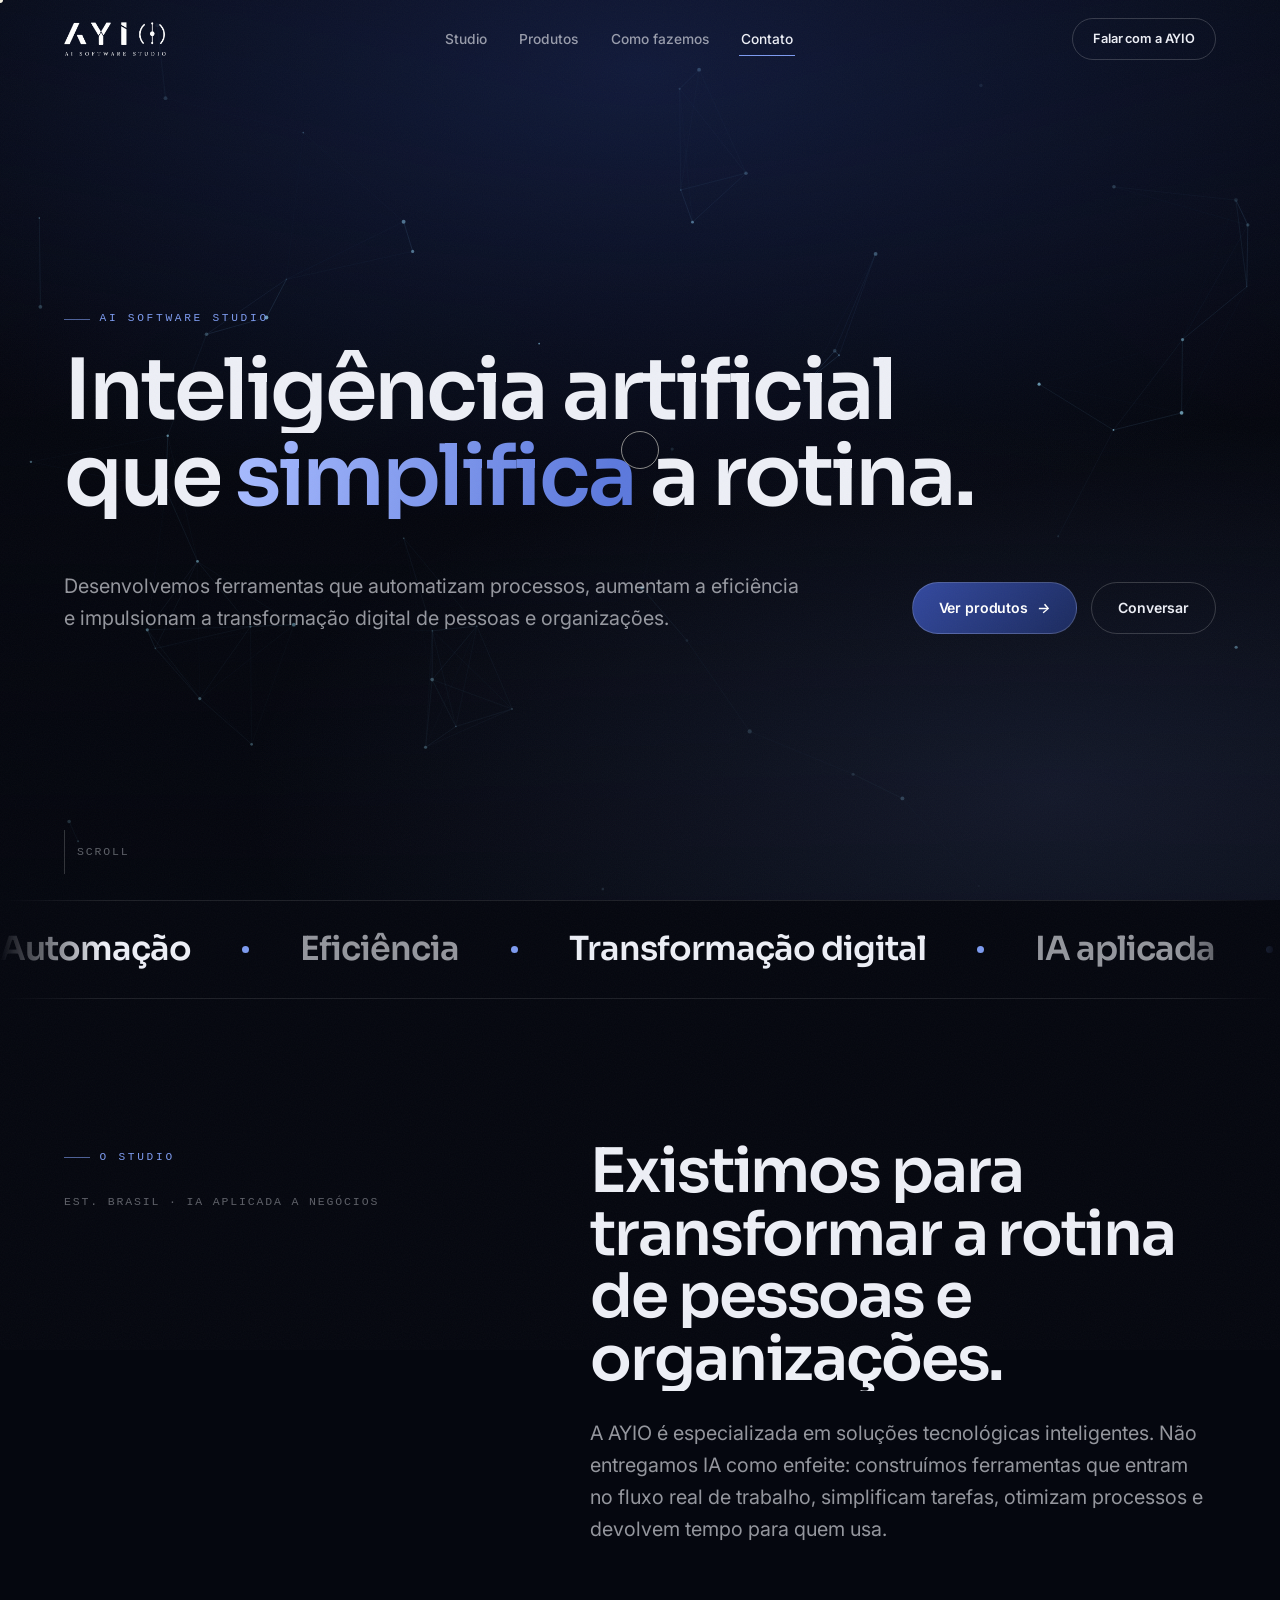
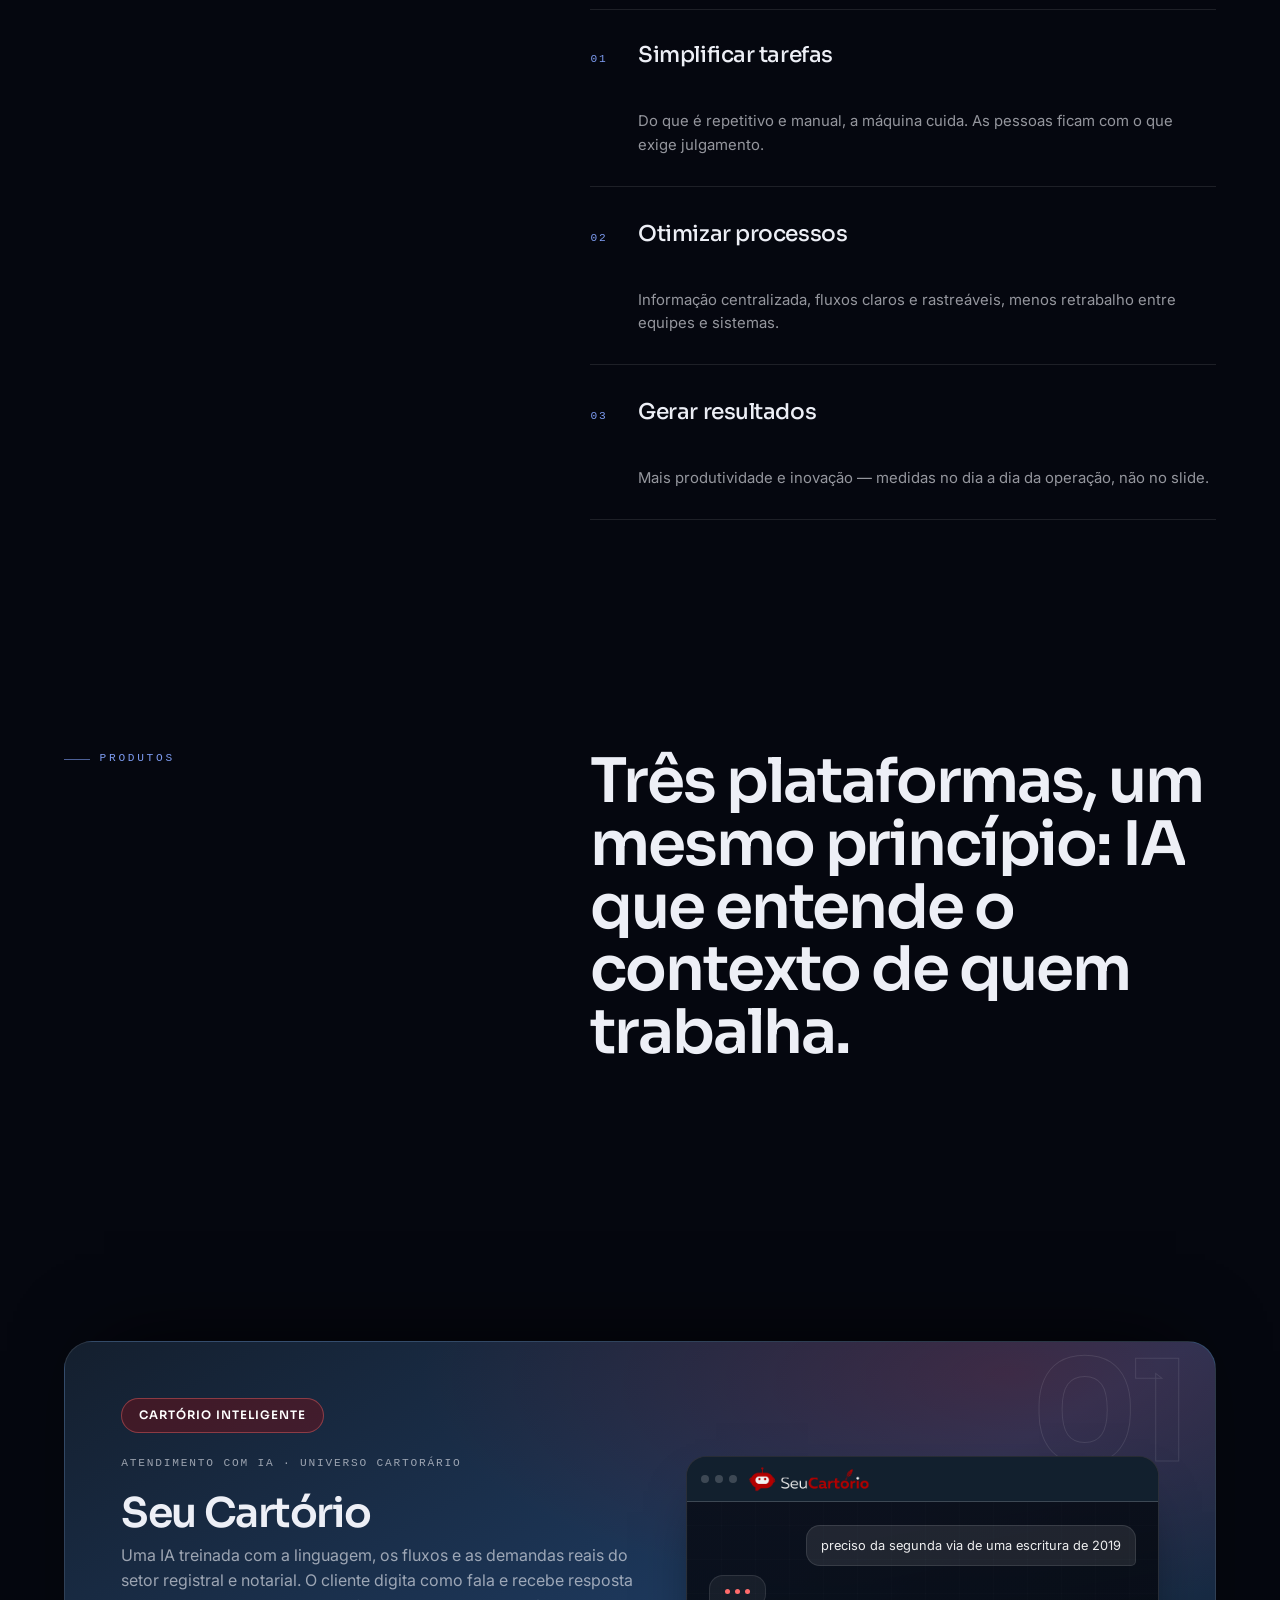
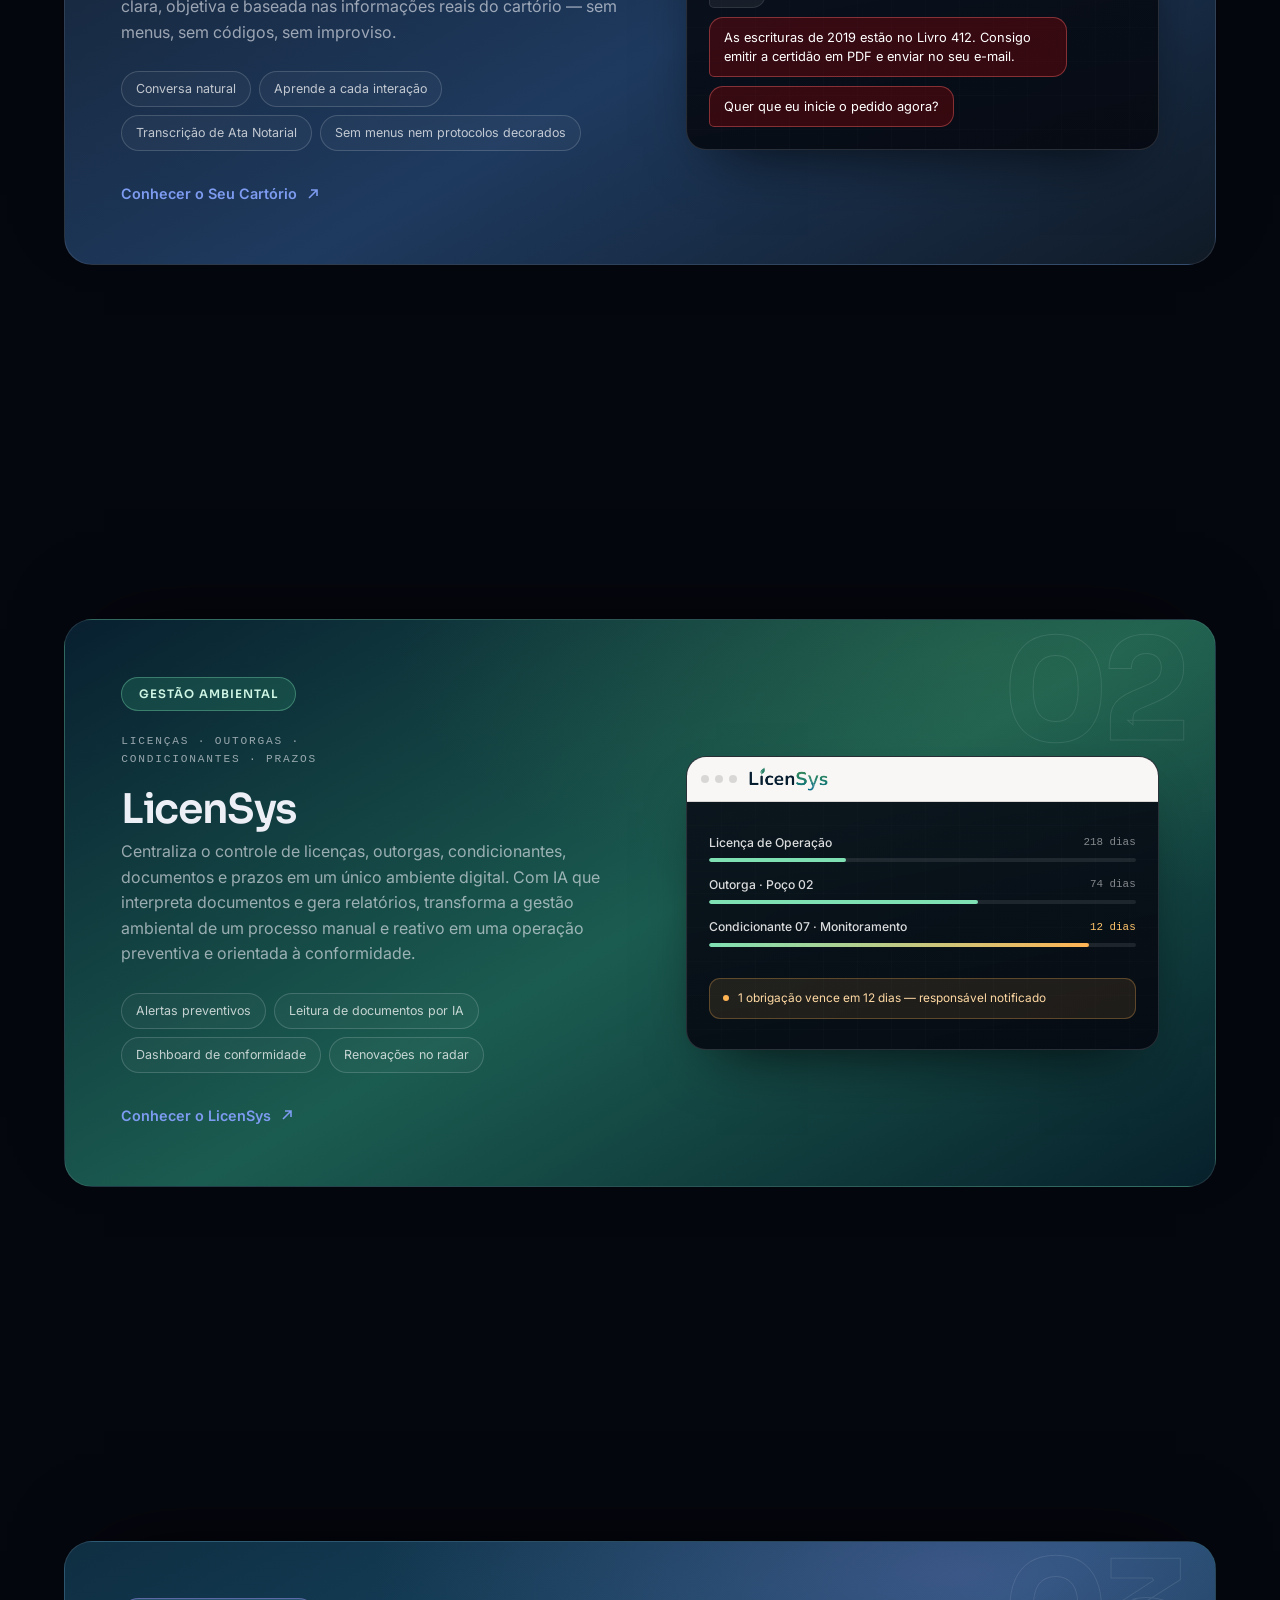
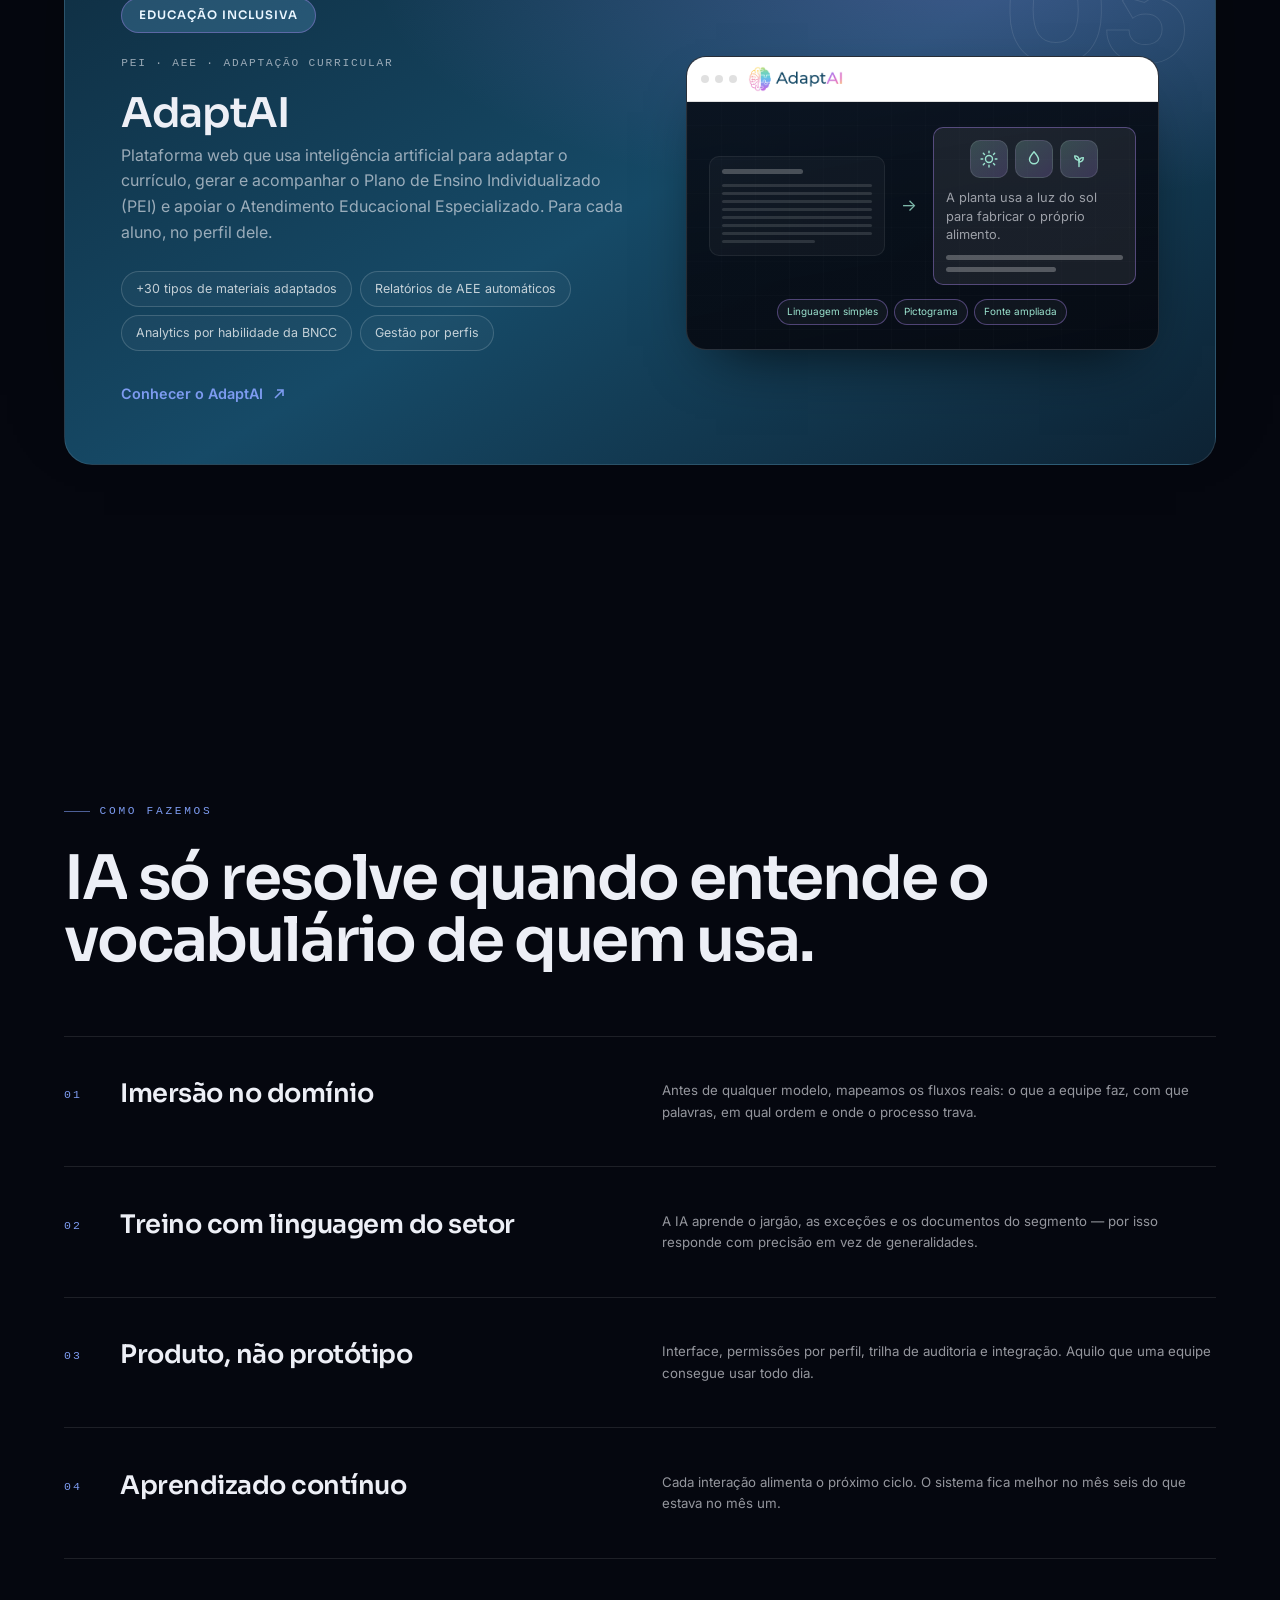
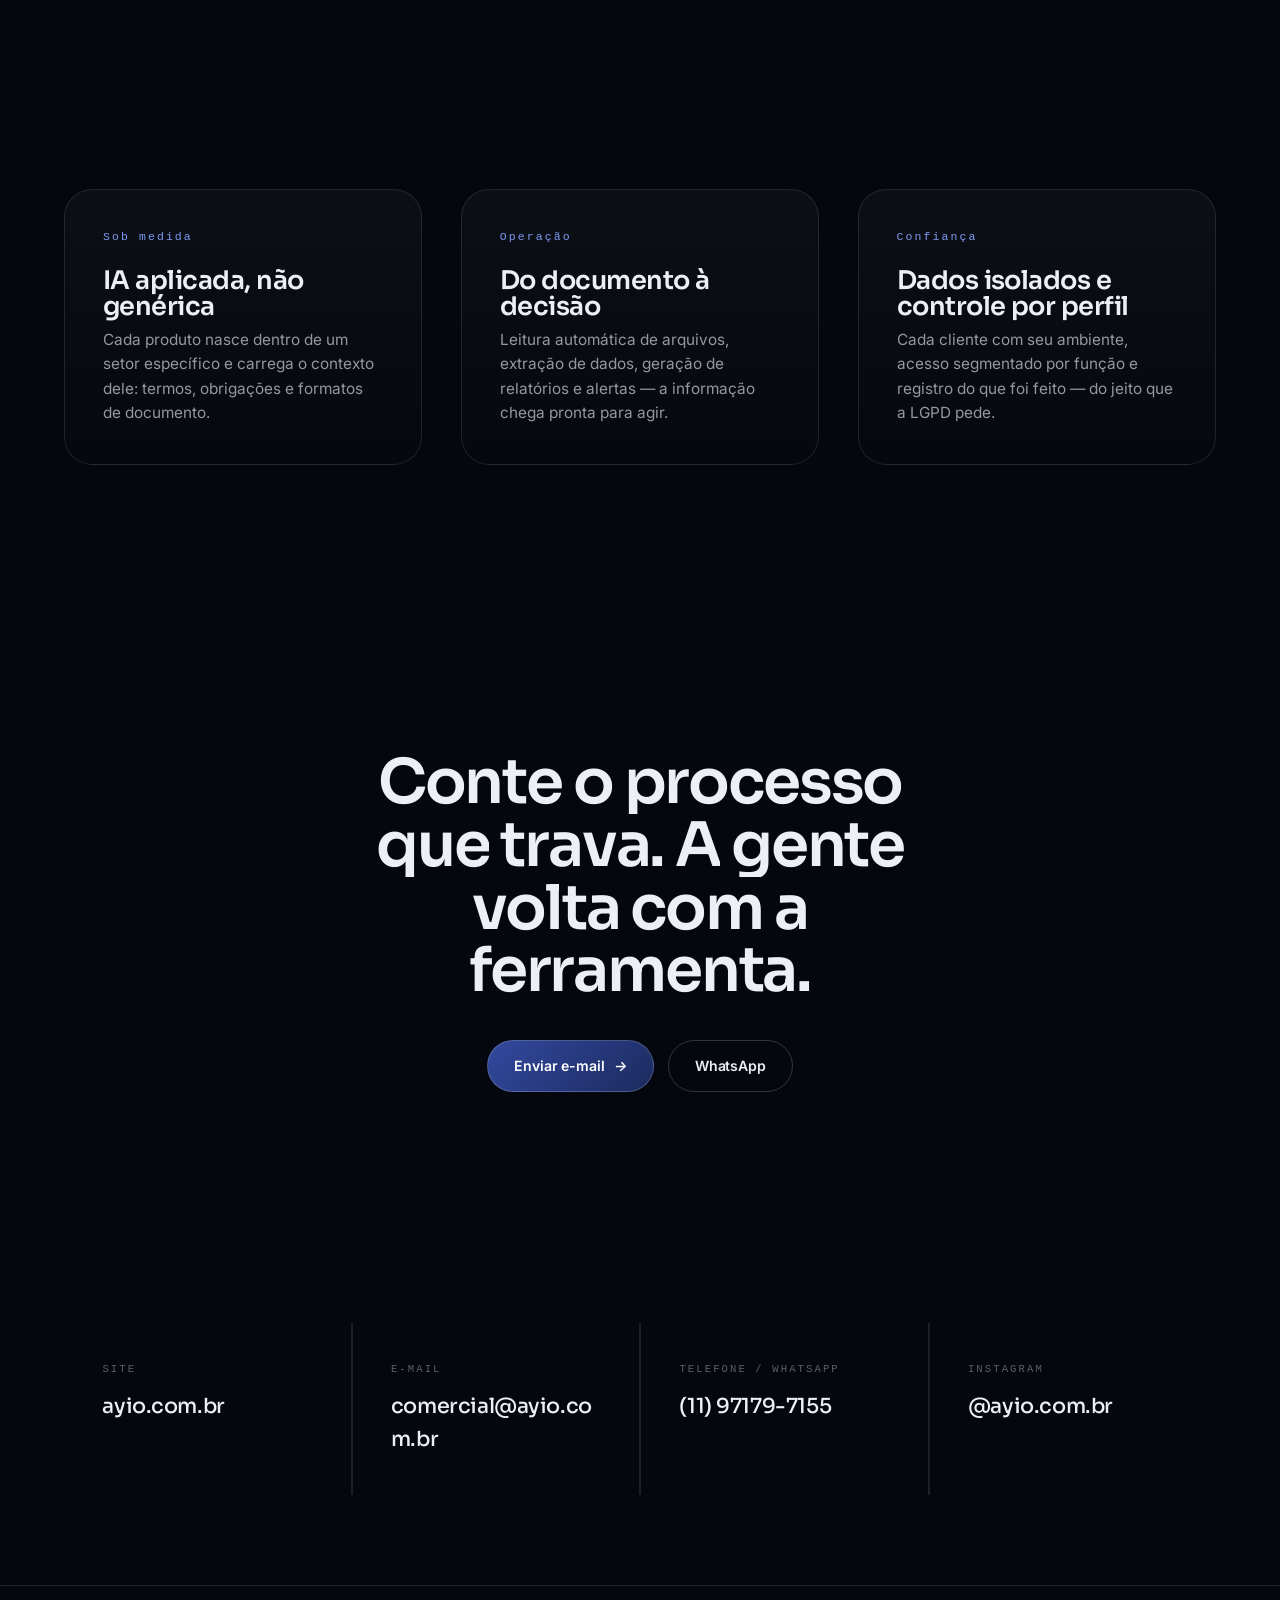
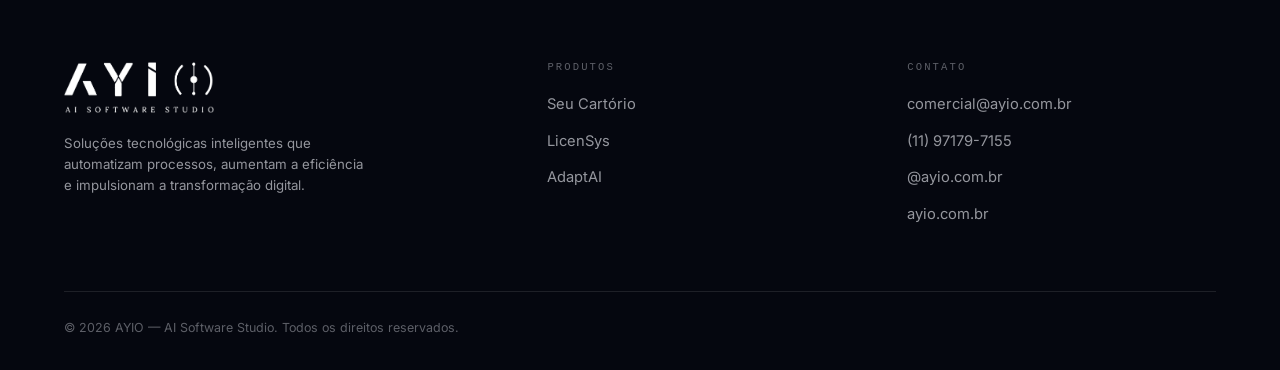
==== index.html @ d7bc7d10 "Adiciona o Instagram nos contatos e no rodapé do site Co-Authored-By: Claude Opus 5.5 <noreply@anthr" ====
<!doctype html>
<html lang="pt-BR">
<head>
<meta charset="utf-8">
<script>document.documentElement.classList.add('js')</script>
<meta name="viewport" content="width=device-width,initial-scale=1">
<title>AYIO — AI Software Studio</title>
<meta name="description" content="A AYIO é um AI software studio que desenvolve soluções tecnológicas inteligentes: ferramentas que automatizam processos, aumentam a eficiência e impulsionam a transformação digital.">
<meta name="theme-color" content="#05070F">
<meta property="og:title" content="AYIO — AI Software Studio">
<meta property="og:description" content="Inteligência artificial que simplifica tarefas, otimiza processos e gera resultados.">
<meta property="og:image" content="assets/img/ayio-banner.jpg">
<meta property="og:type" content="website">
<link rel="icon" href="assets/brand/ayio-navy.png">
<link rel="preconnect" href="https://fonts.googleapis.com">
<link rel="preconnect" href="https://fonts.gstatic.com" crossorigin>
<link href="https://fonts.googleapis.com/css2?family=Sora:wght@400;500;600;700&family=Inter:wght@400;500;600&family=Poppins:wght@500;600&display=swap" rel="stylesheet">
<link rel="stylesheet" href="assets/css/site.css">
</head>
<body>

<div class="progress"></div>

<!-- ============ NAV ============ -->
<header class="nav">
  <a class="nav__logo" href="index.html" aria-label="AYIO — página inicial">
    <img src="assets/brand/ayio-white.png" alt="AYIO — AI Software Studio">
  </a>
  <nav class="nav__links">
    <a href="#studio">Studio</a>
    <a href="#produtos">Produtos</a>
    <a href="#metodo">Como fazemos</a>
    <a href="#contato">Contato</a>
  </nav>
  <div class="nav__cta">
    <a class="btn btn--ghost btn--sm" href="#contato" data-magnet>Falar com a AYIO</a>
    <button class="burger" aria-label="Abrir menu" aria-expanded="false"><span></span><span></span></button>
  </div>
</header>

<div class="drawer">
  <a href="#studio">Studio</a>
  <a href="#produtos">Produtos</a>
  <a href="produtos/seu-cartorio.html">Seu Cartório</a>
  <a href="produtos/licensys.html">LicenSys</a>
  <a href="produtos/adaptai.html">AdaptAI</a>
  <a href="#contato">Contato</a>
  <div class="drawer__foot">
    <a class="small" href="mailto:comercial@ayio.com.br">comercial@ayio.com.br</a>
    <a class="small" href="https://wa.me/5511971797155">(11) 97179-7155</a>
  </div>
</div>

<main>

<!-- ============ HERO ============ -->
<section class="hero">
  <canvas class="hero__canvas" aria-hidden="true"></canvas>
  <div class="hero__inner wrap">
    <p class="eyebrow" data-rise>AI Software Studio</p>
    <h1 class="h-xl" data-split>Inteligência artificial que <em class="grad-accent" style="font-style:normal">simplifica</em> a rotina.</h1>
    <div class="hero__meta">
      <p class="lead" data-rise data-d="3">Desenvolvemos ferramentas que automatizam processos, aumentam a eficiência e impulsionam a transformação digital de pessoas e organizações.</p>
      <div class="hero__actions" data-rise data-d="4">
        <a class="btn btn--solid" href="#produtos" data-magnet>Ver produtos <i>→</i></a>
        <a class="btn btn--ghost" href="#contato" data-magnet>Conversar</a>
      </div>
    </div>
  </div>
  <div class="scroll-cue">
    <span class="line"></span>
    <span class="mono">Scroll</span>
  </div>
</section>

<!-- ============ MARQUEE ============ -->
<div class="marquee" aria-hidden="true">
  <div class="marquee__track">
    <span class="marquee__item"><b>Automação</b><i class="dot"></i>Eficiência<i class="dot"></i><b>Transformação digital</b><i class="dot"></i>IA aplicada<i class="dot"></i><b>Produtividade</b><i class="dot"></i>Inovação<i class="dot"></i><b>Resultados</b><i class="dot"></i></span>
  </div>
  <div class="marquee__track">
    <span class="marquee__item"><b>Automação</b><i class="dot"></i>Eficiência<i class="dot"></i><b>Transformação digital</b><i class="dot"></i>IA aplicada<i class="dot"></i><b>Produtividade</b><i class="dot"></i>Inovação<i class="dot"></i><b>Resultados</b><i class="dot"></i></span>
  </div>
</div>

<!-- ============ STUDIO / PROPÓSITO ============ -->
<section class="section" id="studio">
  <div class="wrap">
    <div class="split">
      <div>
        <p class="eyebrow" data-rise>O studio</p>
        <p class="mono mt-m" data-rise data-d="1" style="color:var(--text-faint)">Est. Brasil · IA aplicada a negócios</p>
      </div>
      <div>
        <h2 class="h-lg mb-m" data-split>Existimos para transformar a rotina de pessoas e organizações.</h2>
        <p class="lead" data-rise data-d="2">A AYIO é especializada em soluções tecnológicas inteligentes. Não entregamos IA como enfeite: construímos ferramentas que entram no fluxo real de trabalho, simplificam tarefas, otimizam processos e devolvem tempo para quem usa.</p>

        <ul class="feats mt-l">
          <li data-rise>
            <span class="k">01</span>
            <span class="t">Simplificar tarefas</span>
            <span class="d">Do que é repetitivo e manual, a máquina cuida. As pessoas ficam com o que exige julgamento.</span>
          </li>
          <li data-rise data-d="1">
            <span class="k">02</span>
            <span class="t">Otimizar processos</span>
            <span class="d">Informação centralizada, fluxos claros e rastreáveis, menos retrabalho entre equipes e sistemas.</span>
          </li>
          <li data-rise data-d="2">
            <span class="k">03</span>
            <span class="t">Gerar resultados</span>
            <span class="d">Mais produtividade e inovação — medidas no dia a dia da operação, não no slide.</span>
          </li>
        </ul>
      </div>
    </div>
  </div>
</section>

<!-- ============ PRODUTOS (cards empilhados) ============ -->
<section id="produtos">
  <div class="wrap section--tight">
    <div class="split">
      <p class="eyebrow" data-rise>Produtos</p>
      <div>
        <h2 class="h-lg" data-split>Três plataformas, um mesmo princípio: IA que entende o contexto de quem trabalha.</h2>
      </div>
    </div>
  </div>

  <div class="stack wrap">

    <article class="stack__item"
      data-accent="#F2726F" data-accent-2="#C94D4D" data-accent-ink="#2A0606" data-glow="rgba(226,59,59,.22)">
      <div class="stack__card" style="
        --p-bg:linear-gradient(150deg,#141F2E,#1E3A5F 55%,#101A26);
        --p-glow:radial-gradient(80% 70% at 82% 6%,rgba(176,0,0,.22),transparent 64%);
        --p-accent:#FF6B6B; --p-badge:#fff; --p-badge-bg:rgba(176,0,0,.28); --p-badge-bd:rgba(255,107,107,.4);
        --p-chip-bd:rgba(255,255,255,.16); --p-chip:rgba(255,255,255,.72);
        --p-plate:#12202E; --p-dot:rgba(255,255,255,.18);">
        <span class="prod__idx" aria-hidden="true">01</span>
        <div class="prod">

          <div class="prod__head">
            <span class="prod__badge">Cartório Inteligente</span>
            <p class="prod__tag">Atendimento com IA · Universo cartorário</p>
            <h2 class="h-md">Seu Cartório</h2>
          </div>

          <div class="prod__demo" data-demo="chat" role="img" aria-label="Demonstração: o cliente pede a segunda via de uma escritura de 2019 e a IA responde com o livro, o formato do documento e o prazo de entrega.">
            <div class="demo__top">
              <span class="demo__dots"><i></i><i></i><i></i></span>
              <img class="demo__logo" src="assets/brand/hdr-seucartorio.png" alt="Seu Cartório">
            </div>
            <div class="demo__scr demo__chat">
              <div class="bub bub--u">preciso da segunda via de uma escritura de 2019</div>
              <div class="bub bub--dots"><i></i><i></i><i></i></div>
              <div class="bub bub--a">As escrituras de 2019 estão no Livro 412. Consigo emitir a certidão em PDF e enviar no seu e-mail.</div>
              <div class="bub bub--a">Quer que eu inicie o pedido agora?</div>
            </div>
          </div>

          <div class="prod__body">
            <p>Uma IA treinada com a linguagem, os fluxos e as demandas reais do setor registral e notarial. O cliente digita como fala e recebe resposta clara, objetiva e baseada nas informações reais do cartório — sem menus, sem códigos, sem improviso.</p>
            <ul class="prod__list">
              <li>Conversa natural</li>
              <li>Aprende a cada interação</li>
              <li>Transcrição de Ata Notarial</li>
              <li>Sem menus nem protocolos decorados</li>
            </ul>
            <a class="arrow-link" href="produtos/seu-cartorio.html">Conhecer o Seu Cartório
              <svg width="14" height="14" viewBox="0 0 14 14" fill="none" stroke="currentColor" stroke-width="1.6"><path d="M3 11 11 3M5 3h6v6"/></svg>
            </a>
          </div>

        </div>
      </div>
    </article>

    <article class="stack__item"
      data-accent="#63D3A0" data-accent-2="#1FA0A8" data-accent-ink="#04150F" data-glow="rgba(79,194,142,.20)">
      <div class="stack__card" style="
        --p-bg:linear-gradient(150deg,#081F30,#1B5C50 52%,#07202B);
        --p-glow:radial-gradient(80% 70% at 80% 6%,rgba(70,141,81,.24),transparent 64%);
        --p-accent:#7FE0B4; --p-badge:#CFF5E4; --p-badge-bg:rgba(41,130,104,.32); --p-badge-bd:rgba(127,224,180,.36);
        --p-chip-bd:rgba(255,255,255,.16); --p-chip:rgba(255,255,255,.74);
        --p-plate:#F8F7F5; --p-dot:rgba(0,0,0,.13);">
        <span class="prod__idx" aria-hidden="true">02</span>
        <div class="prod">

          <div class="prod__head">
            <span class="prod__badge">Gestão ambiental</span>
            <p class="prod__tag">Licenças · Outorgas · Condicionantes · Prazos</p>
            <h2 class="h-md">LicenSys</h2>
          </div>

          <div class="prod__demo" data-demo="prazos" role="img" aria-label="Demonstração: painel de prazos com barras de vencimento de licença, outorga e condicionante, e um alerta preventivo de obrigação a vencer em 12 dias.">
            <div class="demo__top">
              <span class="demo__dots"><i></i><i></i><i></i></span>
              <img class="demo__logo" src="assets/brand/hdr-licensys.png" alt="LicenSys">
            </div>
            <div class="demo__scr demo__rows">
              <div class="rw" style="--w:32%"><b>Licença de Operação</b><u>218 dias</u><s><em></em></s></div>
              <div class="rw" style="--w:63%"><b>Outorga · Poço 02</b><u>74 dias</u><s><em></em></s></div>
              <div class="rw is-warn" style="--w:89%"><b>Condicionante 07 · Monitoramento</b><u>12 dias</u><s><em></em></s></div>
              <div class="demo__alert">1 obrigação vence em 12 dias — responsável notificado</div>
            </div>
          </div>

          <div class="prod__body">
            <p>Centraliza o controle de licenças, outorgas, condicionantes, documentos e prazos em um único ambiente digital. Com IA que interpreta documentos e gera relatórios, transforma a gestão ambiental de um processo manual e reativo em uma operação preventiva e orientada à conformidade.</p>
            <ul class="prod__list">
              <li>Alertas preventivos</li>
              <li>Leitura de documentos por IA</li>
              <li>Dashboard de conformidade</li>
              <li>Renovações no radar</li>
            </ul>
            <a class="arrow-link" href="produtos/licensys.html">Conhecer o LicenSys
              <svg width="14" height="14" viewBox="0 0 14 14" fill="none" stroke="currentColor" stroke-width="1.6"><path d="M3 11 11 3M5 3h6v6"/></svg>
            </a>
          </div>

        </div>
      </div>
    </article>

    <article class="stack__item"
      data-accent="#9BE0CB" data-accent-2="#A783EB" data-accent-ink="#0B1B26" data-glow="rgba(167,131,235,.22)">
      <div class="stack__card" style="
        --p-bg:linear-gradient(150deg,#0F2E42,#164A67 50%,#0D2233);
        --p-glow:radial-gradient(80% 70% at 78% 6%,rgba(167,131,235,.26),transparent 64%);
        --p-accent:#9BE3CE; --p-badge:#EAF6FF; --p-badge-bg:rgba(110,183,235,.24); --p-badge-bd:rgba(167,131,235,.42);
        --p-chip-bd:rgba(255,255,255,.16); --p-chip:rgba(255,255,255,.74);
        --p-plate:#FFFFFF; --p-dot:rgba(0,0,0,.12);">
        <span class="prod__idx" aria-hidden="true">03</span>
        <div class="prod">

          <div class="prod__head">
            <span class="prod__badge">Educação inclusiva</span>
            <p class="prod__tag">PEI · AEE · Adaptação curricular</p>
            <h2 class="h-md">AdaptAI</h2>
          </div>

          <div class="prod__demo" data-demo="adapta" role="img" aria-label="Demonstração: uma página densa de texto acadêmico é reescrita pela IA numa versão adaptada, com menos texto, tipografia ampliada e um pictograma de apoio.">
            <div class="demo__top">
              <span class="demo__dots"><i></i><i></i><i></i></span>
              <img class="demo__logo" src="assets/brand/hdr-adaptai.png" alt="AdaptAI">
            </div>
            <div class="demo__scr demo__doc">
              <div class="doc__row">
                <div class="pg pg--src">
                  <span class="pg__h"></span>
                  <span class="pg__l"></span><span class="pg__l"></span><span class="pg__l"></span>
                  <span class="pg__l"></span><span class="pg__l"></span><span class="pg__l"></span>
                  <span class="pg__l"></span><span class="pg__l"></span>
                </div>
                <div class="pg__ar">&rarr;</div>
                <div class="pg pg--out">
                  <span class="pg__pic">
                    <i><svg viewBox="0 0 24 24" fill="none" stroke="currentColor" stroke-width="1.7" stroke-linecap="round"><circle cx="12" cy="12" r="4.2"/><path d="M12 2.5v2M12 19.5v2M2.5 12h2M19.5 12h2M5.2 5.2l1.4 1.4M17.4 17.4l1.4 1.4M18.8 5.2l-1.4 1.4M6.6 17.4l-1.4 1.4"/></svg></i>
                    <i><svg viewBox="0 0 24 24" fill="none" stroke="currentColor" stroke-width="1.7" stroke-linejoin="round"><path d="M12 3.2c3.4 4 5.4 6.6 5.4 9.1a5.4 5.4 0 0 1-10.8 0c0-2.5 2-5.1 5.4-9.1Z"/></svg></i>
                    <i><svg viewBox="0 0 24 24" fill="none" stroke="currentColor" stroke-width="1.7" stroke-linecap="round" stroke-linejoin="round"><path d="M12 21v-6.6"/><path d="M12 15.5c0-3.1 2.1-5.2 5.2-5.2 0 3.1-2.1 5.2-5.2 5.2Z"/><path d="M12 13.4c0-3.1-2.1-5.2-5.2-5.2 0 3.1 2.1 5.2 5.2 5.2Z"/></svg></i>
                  </span>
                  <p class="pg__txt">A planta usa a luz do sol para fabricar o próprio alimento.</p>
                  <span class="pg__l pg__l--big"></span><span class="pg__l pg__l--big"></span>
                </div>
              </div>
              <div class="doc__chips"><span>Linguagem simples</span><span>Pictograma</span><span>Fonte ampliada</span></div>
            </div>
          </div>

          <div class="prod__body">
            <p>Plataforma web que usa inteligência artificial para adaptar o currículo, gerar e acompanhar o Plano de Ensino Individualizado (PEI) e apoiar o Atendimento Educacional Especializado. Para cada aluno, no perfil dele.</p>
            <ul class="prod__list">
              <li>+30 tipos de materiais adaptados</li>
              <li>Relatórios de AEE automáticos</li>
              <li>Analytics por habilidade da BNCC</li>
              <li>Gestão por perfis</li>
            </ul>
            <a class="arrow-link" href="produtos/adaptai.html">Conhecer o AdaptAI
              <svg width="14" height="14" viewBox="0 0 14 14" fill="none" stroke="currentColor" stroke-width="1.6"><path d="M3 11 11 3M5 3h6v6"/></svg>
            </a>
          </div>

        </div>
      </div>
    </article>

  </div>
</section>

<!-- ============ MÉTODO ============ -->
<section class="section" id="metodo">
  <div class="wrap">
    <p class="eyebrow mb-m" data-rise>Como fazemos</p>
    <h2 class="h-lg mb-l" data-split>IA só resolve quando entende o vocabulário de quem usa.</h2>

    <div class="steps">
      <div class="step" data-rise>
        <span class="step__n">01</span>
        <h3 class="h-sm">Imersão no domínio</h3>
        <p class="small">Antes de qualquer modelo, mapeamos os fluxos reais: o que a equipe faz, com que palavras, em qual ordem e onde o processo trava.</p>
      </div>
      <div class="step" data-rise data-d="1">
        <span class="step__n">02</span>
        <h3 class="h-sm">Treino com linguagem do setor</h3>
        <p class="small">A IA aprende o jargão, as exceções e os documentos do segmento — por isso responde com precisão em vez de generalidades.</p>
      </div>
      <div class="step" data-rise data-d="2">
        <span class="step__n">03</span>
        <h3 class="h-sm">Produto, não protótipo</h3>
        <p class="small">Interface, permissões por perfil, trilha de auditoria e integração. Aquilo que uma equipe consegue usar todo dia.</p>
      </div>
      <div class="step" data-rise data-d="3">
        <span class="step__n">04</span>
        <h3 class="h-sm">Aprendizado contínuo</h3>
        <p class="small">Cada interação alimenta o próximo ciclo. O sistema fica melhor no mês seis do que estava no mês um.</p>
      </div>
    </div>
  </div>
</section>

<!-- ============ CAPACIDADES ============ -->
<section class="section section--tight">
  <div class="wrap">
    <div class="grid g-3">
      <article class="card" data-rise>
        <span class="card__num">Sob medida</span>
        <h3 class="h-sm">IA aplicada, não genérica</h3>
        <p>Cada produto nasce dentro de um setor específico e carrega o contexto dele: termos, obrigações e formatos de documento.</p>
      </article>
      <article class="card" data-rise data-d="1">
        <span class="card__num">Operação</span>
        <h3 class="h-sm">Do documento à decisão</h3>
        <p>Leitura automática de arquivos, extração de dados, geração de relatórios e alertas — a informação chega pronta para agir.</p>
      </article>
      <article class="card" data-rise data-d="2">
        <span class="card__num">Confiança</span>
        <h3 class="h-sm">Dados isolados e controle por perfil</h3>
        <p>Cada cliente com seu ambiente, acesso segmentado por função e registro do que foi feito — do jeito que a LGPD pede.</p>
      </article>
    </div>
  </div>
</section>

<!-- ============ CTA ============ -->
<section class="section">
  <div class="wrap cta-huge">
    <p class="eyebrow no-bar" data-rise>Vamos transformar o seu negócio?</p>
    <h2 class="h-lg" data-split>Conte o processo que trava. A gente volta com a ferramenta.</h2>
    <div class="hero__actions" data-rise data-d="2">
      <a class="btn btn--solid" href="mailto:comercial@ayio.com.br" data-magnet>Enviar e-mail <i>→</i></a>
      <a class="btn btn--ghost" href="https://wa.me/5511971797155" target="_blank" rel="noopener" data-magnet>WhatsApp</a>
    </div>
  </div>
</section>

<!-- ============ CONTATO ============ -->
<section id="contato" class="section--tight">
  <div class="wrap">
    <div class="contact-grid" data-rise>
      <div class="contact-cell">
        <span class="k">Site</span>
        <a class="v" href="https://ayio.com.br" target="_blank" rel="noopener">ayio.com.br</a>
      </div>
      <div class="contact-cell">
        <span class="k">E-mail</span>
        <a class="v" href="mailto:comercial@ayio.com.br">comercial@ayio.com.br</a>
      </div>
      <div class="contact-cell">
        <span class="k">Telefone / WhatsApp</span>
        <a class="v" href="https://wa.me/5511971797155" target="_blank" rel="noopener">(11) 97179-7155</a>
      </div>
      <div class="contact-cell">
        <span class="k">Instagram</span>
        <a class="v" href="https://www.instagram.com/ayio.com.br" target="_blank" rel="noopener">@ayio.com.br</a>
      </div>
    </div>
  </div>
</section>

</main>

<!-- ============ FOOTER ============ -->
<footer class="footer">
  <div class="wrap">
    <div class="footer__top">
      <div>
        <img class="footer__logo" src="assets/brand/ayio-white.png" alt="AYIO — AI Software Studio">
        <p class="small" style="max-width:38ch">Soluções tecnológicas inteligentes que automatizam processos, aumentam a eficiência e impulsionam a transformação digital.</p>
      </div>
      <div>
        <h4>Produtos</h4>
        <ul>
          <li><a href="produtos/seu-cartorio.html">Seu Cartório</a></li>
          <li><a href="produtos/licensys.html">LicenSys</a></li>
          <li><a href="produtos/adaptai.html">AdaptAI</a></li>
        </ul>
      </div>
      <div>
        <h4>Contato</h4>
        <ul>
          <li><a href="mailto:comercial@ayio.com.br">comercial@ayio.com.br</a></li>
          <li><a href="https://wa.me/5511971797155" target="_blank" rel="noopener">(11) 97179-7155</a></li>
          <li><a href="https://www.instagram.com/ayio.com.br" target="_blank" rel="noopener">@ayio.com.br</a></li>
          <li><a href="https://ayio.com.br" target="_blank" rel="noopener">ayio.com.br</a></li>
        </ul>
      </div>
    </div>
    <div class="footer__bot">
      <p>© <span data-year></span> AYIO — AI Software Studio. Todos os direitos reservados.</p>
    </div>
  </div>
</footer>

<script src="assets/vendor/gsap.min.js" defer></script>
<script src="assets/vendor/ScrollTrigger.min.js" defer></script>
<script src="assets/js/site.js" defer></script>
</body>
</html>
---- assets/css/site.css ----
/* ============================================================
   AYIO — AI Software Studio
   Sistema de design + efeitos
   ============================================================ */

/* ---------- Reset ---------- */
*,*::before,*::after{box-sizing:border-box;margin:0;padding:0}
html{-webkit-text-size-adjust:100%}
img,svg,video{display:block;max-width:100%;height:auto}
button,input,textarea,select{font:inherit;color:inherit}
button{background:none;border:0;cursor:pointer}
a{color:inherit;text-decoration:none}
ul{list-style:none}

/* ---------- Tokens ---------- */
:root{
  /* Marca AYIO */
  --ink:#05070F;
  --ink-2:#080C1A;
  --surface:#0D1327;
  --surface-2:#121A33;
  --line:rgba(255,255,255,.10);
  --line-strong:rgba(255,255,255,.18);

  --navy:#1B2A5E;
  --navy-lit:#2E45A0;
  --cream:#F8F7F5;

  --text:#EDEFF6;
  --text-dim:rgba(237,239,246,.62);
  --text-faint:rgba(237,239,246,.38);

  /* Accent dinâmico — trocado por seção via JS.
     --accent é o azul da marca CLAREADO: precisa passar em texto pequeno
     sobre fundo quase preto (7.4:1). O azul escuro fica nos preenchimentos. */
  --accent:#7D9BF0;
  --accent-2:#3F57B8;
  --accent-ink:#05070F;
  --glow:rgba(62,87,184,.34);

  /* Preenchimento sólido (botões): azul escuro da AYIO.
     Sozinho ele quase some no fundo #05070F (1.5:1), então vem em gradiente
     e com um fio de borda clara — é o que devolve a definição da forma. */
  --fill:linear-gradient(135deg,#33499F,#1B2A5E);
  --fill-hover:linear-gradient(135deg,#4A61CE,#27387F);
  --on-fill:#FFFFFF;
  --fill-edge:rgba(255,255,255,.18);

  /* Texto grande em gradiente: faixa mais clara, senão a ponta escura some */
  --grad-a:#A8BCFF;
  --grad-b:#5C79DD;

  /* Produtos */
  --sc-navy:#1E3A5F;
  --sc-red:#B00000;
  --sc-coral:#C94D4D;
  --ls-deep:#081F30;
  --ls-green:#298268;
  --ls-teal:#23757A;
  --ls-blue:#086C8A;
  --ls-leaf:#468D51;
  --ad-navy:#164A67;
  --ad-mint:#7BD3BD;
  --ad-violet:#A783EB;
  --ad-sky:#6EB7EB;
  --ad-pink:#EB70A4;
  --ad-amber:#ECC75F;

  --display:'Sora',ui-sans-serif,system-ui,sans-serif;
  --body:'Inter',ui-sans-serif,system-ui,sans-serif;
  --alt:'Poppins',var(--body);

  --rad:18px;
  --rad-lg:28px;
  --pad:clamp(20px,5vw,80px);
  --maxw:1280px;
  --ease:cubic-bezier(.22,1,.36,1);
  --ease-io:cubic-bezier(.65,.05,.36,1);
}

/* ---------- Base ---------- */
html{scroll-behavior:smooth}
html.has-smooth{scroll-behavior:auto}
body{
  font-family:var(--body);
  background:var(--ink);
  color:var(--text);
  line-height:1.6;
  overflow-x:clip;
  -webkit-font-smoothing:antialiased;
  font-synthesis-weight:none;
}
::selection{background:var(--accent);color:var(--accent-ink)}

/* Scrollbar */
::-webkit-scrollbar{width:10px}
::-webkit-scrollbar-track{background:var(--ink)}
::-webkit-scrollbar-thumb{background:rgba(255,255,255,.14);border-radius:99px}
::-webkit-scrollbar-thumb:hover{background:var(--accent)}

/* Grão */
body::after{
  content:'';position:fixed;inset:-50%;z-index:9998;pointer-events:none;opacity:.035;
  background-image:url("data:image/svg+xml,%3Csvg xmlns='http://www.w3.org/2000/svg' width='140' height='140'%3E%3Cfilter id='n'%3E%3CfeTurbulence type='fractalNoise' baseFrequency='.85' numOctaves='3'/%3E%3C/filter%3E%3Crect width='100%25' height='100%25' filter='url(%23n)'/%3E%3C/svg%3E");
  animation:grain 6s steps(6) infinite;
}
@keyframes grain{
  0%,100%{transform:translate(0,0)}20%{transform:translate(-6%,4%)}
  40%{transform:translate(4%,-6%)}60%{transform:translate(-3%,-4%)}80%{transform:translate(6%,3%)}
}

/* ---------- Tipografia ---------- */
h1,h2,h3,h4{font-family:var(--display);font-weight:600;line-height:1.02;letter-spacing:-.035em}
.h-xl{font-size:clamp(2.5rem,6.6vw,5.9rem)}
.h-lg{font-size:clamp(2rem,4.8vw,4.2rem)}
.h-md{font-size:clamp(1.6rem,3.2vw,2.7rem)}
.h-sm{font-size:clamp(1.2rem,2vw,1.65rem);letter-spacing:-.02em}
.lead{font-size:clamp(1.02rem,1.55vw,1.32rem);color:var(--text-dim);line-height:1.62;max-width:62ch}
.small{font-size:.83rem;line-height:1.6;color:var(--text-dim)}
.mono{font-family:ui-monospace,'SFMono-Regular',Menlo,monospace;font-size:.72rem;letter-spacing:.16em;text-transform:uppercase}

.eyebrow{
  display:inline-flex;align-items:center;gap:.6rem;
  font-family:ui-monospace,'SFMono-Regular',Menlo,monospace;
  font-size:.7rem;letter-spacing:.24em;text-transform:uppercase;
  color:var(--accent);
}
.eyebrow::before{content:'';width:26px;height:1px;background:currentColor;opacity:.6}
.eyebrow.no-bar::before{display:none}

.grad-accent{
  background:linear-gradient(100deg,var(--grad-a),var(--grad-b) 92%);
  -webkit-background-clip:text;background-clip:text;color:transparent;
}

/* ---------- Layout ---------- */
.wrap{width:100%;max-width:var(--maxw);margin-inline:auto;padding-inline:var(--pad)}
.section{position:relative;padding-block:clamp(84px,11vw,170px)}
.section--tight{padding-block:clamp(56px,7vw,100px)}
.grid{display:grid;gap:clamp(20px,3vw,40px)}
.g-2{grid-template-columns:repeat(2,1fr)}
.g-3{grid-template-columns:repeat(3,1fr)}
.g-4{grid-template-columns:repeat(4,1fr)}
.split{display:grid;grid-template-columns:minmax(0,.85fr) minmax(0,1.15fr);gap:clamp(28px,5vw,72px);align-items:start}
@media(max-width:900px){.g-3,.g-4,.g-2,.split{grid-template-columns:1fr}}

.rule{height:1px;background:var(--line);border:0}

/* ---------- Cursor ---------- */
.cursor,.cursor-ring{position:fixed;top:0;left:0;z-index:9999;pointer-events:none;border-radius:50%;mix-blend-mode:difference}
.cursor{width:6px;height:6px;background:#fff;margin:-3px 0 0 -3px}
.cursor-ring{width:38px;height:38px;margin:-19px 0 0 -19px;border:1px solid rgba(255,255,255,.55);transition:width .3s var(--ease),height .3s var(--ease),margin .3s var(--ease),opacity .3s,background .3s}
.cursor-ring.grow{width:74px;height:74px;margin:-37px 0 0 -37px;background:rgba(255,255,255,.12);border-color:transparent}
@media(hover:none),(pointer:coarse){.cursor,.cursor-ring{display:none}}

/* ---------- Barra de progresso ---------- */
.progress{position:fixed;top:0;left:0;height:2px;width:100%;z-index:900;transform-origin:0 50%;transform:scaleX(0);background:linear-gradient(90deg,var(--accent),var(--accent-2));transition:background .6s}

/* ---------- Nav ---------- */
.nav{
  position:fixed;top:0;left:0;right:0;z-index:800;
  display:flex;align-items:center;justify-content:space-between;gap:24px;
  padding:18px var(--pad);
  transition:background .45s var(--ease),backdrop-filter .45s,border-color .45s,padding .45s var(--ease),transform .5s var(--ease);
  border-bottom:1px solid transparent;
}
.nav.stuck{background:rgba(5,7,15,.72);backdrop-filter:blur(16px) saturate(140%);border-bottom-color:var(--line);padding-block:12px}
.nav.hide{transform:translateY(-102%)}
.nav__logo img{height:34px;width:auto;transition:height .45s var(--ease)}
.nav.stuck .nav__logo img{height:28px}
.nav__links{display:flex;align-items:center;gap:clamp(14px,2.2vw,34px)}
.nav__links a{
  position:relative;font-size:.86rem;font-weight:500;color:var(--text-dim);
  padding:6px 2px;transition:color .3s;
}
.nav__links a::after{
  content:'';position:absolute;left:0;bottom:0;height:1px;width:100%;
  background:var(--accent);transform:scaleX(0);transform-origin:100% 50%;
  transition:transform .45s var(--ease);
}
.nav__links a:hover{color:var(--text)}
.nav__links a:hover::after,.nav__links a.active::after{transform:scaleX(1);transform-origin:0 50%}
.nav__links a.active{color:var(--text)}
.nav__cta{display:flex;align-items:center;gap:12px}
@media(max-width:880px){.nav__links{display:none}}

/* Botões */
.btn{
  --b:var(--accent);
  position:relative;display:inline-flex;align-items:center;justify-content:center;gap:.6rem;
  padding:14px 26px;border-radius:99px;font-size:.88rem;font-weight:600;letter-spacing:-.01em;
  overflow:hidden;isolation:isolate;white-space:nowrap;
  transition:color .4s var(--ease),border-color .4s,transform .35s var(--ease);
}
.btn::before{
  content:'';position:absolute;inset:0;z-index:-1;background:var(--b);
  transform:translateY(101%);transition:transform .5s var(--ease);border-radius:99px;
}
.btn:hover::before{transform:translateY(0)}
.btn--solid{background:var(--fill);color:var(--on-fill);border:1px solid var(--fill-edge)}
.btn--solid::before{background:var(--fill-hover)}
.btn--solid:hover{color:var(--on-fill);border-color:transparent}
.btn--ghost{border:1px solid var(--line-strong);color:var(--text)}
.btn--ghost::before{background:var(--fill-hover)}
.btn--ghost:hover{color:var(--on-fill);border-color:transparent}
.btn--sm{padding:10px 20px;font-size:.8rem}
.btn i{display:inline-block;transition:transform .4s var(--ease)}
.btn:hover i{transform:translateX(4px)}

/* Link com seta */
.arrow-link{
  display:inline-flex;align-items:center;gap:.55rem;font-weight:600;font-size:.9rem;
  color:var(--accent);position:relative;padding-bottom:3px;
}
.arrow-link::after{content:'';position:absolute;left:0;bottom:0;width:100%;height:1px;background:currentColor;transform:scaleX(0);transform-origin:100% 50%;transition:transform .45s var(--ease)}
.arrow-link:hover::after{transform:scaleX(1);transform-origin:0 50%}
.arrow-link svg{transition:transform .4s var(--ease)}
.arrow-link:hover svg{transform:translate(4px,-4px)}

/* Menu mobile */
.burger{display:none;width:42px;height:42px;border:1px solid var(--line-strong);border-radius:50%;position:relative}
.burger span{position:absolute;left:12px;width:18px;height:1.5px;background:var(--text);transition:transform .4s var(--ease),opacity .3s}
.burger span:nth-child(1){top:17px}
.burger span:nth-child(2){top:23px}
.burger.open span:nth-child(1){transform:translateY(3px) rotate(45deg)}
.burger.open span:nth-child(2){transform:translateY(-3px) rotate(-45deg)}
@media(max-width:880px){.burger{display:block}}
.drawer{
  position:fixed;inset:0;z-index:790;background:var(--ink-2);
  display:grid;align-content:center;gap:6px;padding:0 var(--pad);
  clip-path:inset(0 0 100% 0);transition:clip-path .75s var(--ease);
}
.drawer.open{clip-path:inset(0 0 0 0)}
.drawer a{
  font-family:var(--display);font-size:clamp(2rem,9vw,3.4rem);font-weight:600;letter-spacing:-.04em;
  padding:6px 0;opacity:0;transform:translateY(24px);transition:opacity .6s var(--ease),transform .6s var(--ease),color .3s;
}
.drawer.open a{opacity:1;transform:none}
.drawer a:hover{color:var(--accent)}
.drawer__foot{margin-top:32px;display:flex;flex-wrap:wrap;gap:18px}

/* ---------- Hero ---------- */
.hero{position:relative;min-height:100svh;display:flex;align-items:center;overflow:hidden;padding:clamp(110px,14vh,150px) 0 clamp(74px,10vh,110px)}
.hero__canvas{position:absolute;inset:0;width:100%;height:100%;z-index:0}
.hero::before{
  content:'';position:absolute;inset:0;z-index:1;pointer-events:none;
  background:
    radial-gradient(120% 80% at 50% 8%,rgba(27,42,94,.55),transparent 62%),
    radial-gradient(90% 60% at 82% 88%,rgba(125,155,240,.12),transparent 70%),
    linear-gradient(180deg,rgba(5,7,15,.62) 0%,rgba(5,7,15,.05) 34%,rgba(5,7,15,.86) 100%);
}
.hero__inner{position:relative;z-index:2;width:100%}
.hero__mark{width:clamp(160px,20vw,260px);margin-bottom:clamp(24px,4vh,44px);opacity:0}
.hero h1{margin-block:.22em .6em;max-width:15ch}
.hero__meta{display:flex;flex-wrap:wrap;gap:clamp(20px,3vw,52px);align-items:flex-end;justify-content:space-between}
.hero__actions{display:flex;flex-wrap:wrap;gap:14px}
.scroll-cue{
  position:absolute;left:var(--pad);bottom:26px;z-index:3;
  display:flex;align-items:center;gap:12px;color:var(--text-faint);
}
.scroll-cue .line{width:1px;height:44px;background:var(--line-strong);position:relative;overflow:hidden}
.scroll-cue .line::after{content:'';position:absolute;inset:0;background:var(--accent);transform:translateY(-100%);animation:cue 2.2s var(--ease-io) infinite}
@keyframes cue{0%{transform:translateY(-100%)}55%,100%{transform:translateY(100%)}}
@media(max-width:880px){.scroll-cue{display:none}}

/* Reveal por palavra/linha */
.reveal-lines{overflow:hidden}
.word{display:inline-block;overflow:hidden;vertical-align:top}
.word > span{display:inline-block;transform:translateY(110%);transition:transform .95s var(--ease)}
.reveal-lines.in .word > span{transform:none}
.reveal-lines .word:nth-child(n) > span{transition-delay:calc(var(--i,0) * 42ms)}

/* Reveal genérico */
.js [data-rise]{opacity:0;transform:translateY(38px);transition:opacity .9s var(--ease),transform 1s var(--ease)}
.js [data-rise].in{opacity:1;transform:none}
.js [data-rise][data-d="1"]{transition-delay:.09s}
.js [data-rise][data-d="2"]{transition-delay:.18s}
.js [data-rise][data-d="3"]{transition-delay:.27s}
.js [data-rise][data-d="4"]{transition-delay:.36s}
.js [data-rise][data-d="5"]{transition-delay:.45s}
.js [data-rise][data-d="6"]{transition-delay:.54s}

.js [data-clip]{clip-path:inset(0 0 100% 0);transition:clip-path 1.15s var(--ease)}
.js [data-clip].in{clip-path:inset(0 0 0 0)}

.js [data-grow]{transform:scaleX(0);transform-origin:0 50%;transition:transform 1.1s var(--ease)}
.js [data-grow].in{transform:scaleX(1)}

/* Média com máscara + parallax */
.media{position:relative;overflow:hidden;border-radius:var(--rad-lg);background:var(--surface)}
.js .media::after{content:'';position:absolute;inset:0;background:var(--ink);transform-origin:50% 0;transform:scaleY(1);transition:transform 1.15s var(--ease)}
.js .media.in::after{transform:scaleY(0)}
.js .media img{width:100%;transform:scale(1.14);transition:transform 1.6s var(--ease)}
.js .media.in img{transform:scale(1)}
.media--frame{border:1px solid var(--line);padding:10px}
.media--frame img{border-radius:14px}

/* ---------- Marquee ---------- */
.marquee{
  position:relative;display:flex;overflow:hidden;gap:0;
  border-top:1px solid var(--line);border-bottom:1px solid var(--line);
  padding-block:clamp(14px,2vw,22px);
  -webkit-mask-image:linear-gradient(90deg,transparent,#000 8%,#000 92%,transparent);
          mask-image:linear-gradient(90deg,transparent,#000 8%,#000 92%,transparent);
}
.marquee__track{display:flex;flex:0 0 auto;align-items:center;gap:clamp(24px,4vw,56px);padding-right:clamp(24px,4vw,56px);animation:slide 34s linear infinite}
.marquee:hover .marquee__track{animation-play-state:paused}
@keyframes slide{to{transform:translateX(-100%)}}
.marquee__item{
  display:inline-flex;align-items:center;gap:clamp(24px,4vw,56px);
  font-family:var(--display);font-weight:600;letter-spacing:-.03em;
  font-size:clamp(1.1rem,2.6vw,2.1rem);color:var(--text-dim);white-space:nowrap;
}
.marquee__item b{color:var(--text);font-weight:600}
.dot{width:7px;height:7px;border-radius:50%;background:var(--accent);flex:0 0 auto}

/* ---------- Cards ---------- */
.card{
  position:relative;border:1px solid var(--line);border-radius:var(--rad-lg);
  background:linear-gradient(180deg,rgba(255,255,255,.035),rgba(255,255,255,.008));
  padding:clamp(24px,3vw,38px);overflow:hidden;
  transition:border-color .5s var(--ease),transform .55s var(--ease),background .5s;
}
.card::before{
  content:'';position:absolute;inset:0;opacity:0;pointer-events:none;transition:opacity .5s;
  background:radial-gradient(340px 240px at var(--mx,50%) var(--my,0%),var(--glow),transparent 72%);
}
.card:hover{border-color:var(--line-strong);transform:translateY(-6px)}
.card:hover::before{opacity:1}
.card__num{font-family:ui-monospace,monospace;font-size:.72rem;letter-spacing:.18em;color:var(--accent);margin-bottom:20px;display:block}
.card h3{margin-bottom:.55rem}
.card p{color:var(--text-dim);font-size:.96rem}
.card__icon{width:44px;height:44px;margin-bottom:22px;color:var(--accent)}

/* Cards de feedback/depoimento */
.card--quote{display:flex;flex-direction:column;gap:22px;justify-content:space-between}
.card--quote::after{
  content:'“';position:absolute;top:2px;right:24px;font-family:var(--display);
  font-size:4.6rem;line-height:1;color:var(--accent);opacity:.16;pointer-events:none;
}
.card--quote p{color:var(--text);font-size:1.02rem;line-height:1.55;position:relative;z-index:1}
.card--quote footer{display:flex;flex-direction:column;gap:2px;border-top:1px solid var(--line);padding-top:14px}
.card--quote footer .n{font-family:var(--display);font-weight:600;font-size:.92rem;color:var(--text)}
.card--quote footer .r{font-size:.78rem;color:var(--text-faint)}

/* Lista de features */
.feats{display:grid;gap:2px;border-top:1px solid var(--line)}
.feats li{
  display:grid;grid-template-columns:auto 1fr;gap:clamp(14px,2.4vw,32px);align-items:baseline;
  padding:clamp(18px,2.4vw,28px) 0;border-bottom:1px solid var(--line);
  transition:padding-left .5s var(--ease),color .4s;
}
.feats li:hover{padding-left:14px}
.feats li .k{font-family:ui-monospace,monospace;font-size:.7rem;letter-spacing:.16em;color:var(--c,var(--accent));padding-top:.35em}
.feats li .t{font-family:var(--display);font-size:clamp(1.05rem,1.7vw,1.4rem);font-weight:500;letter-spacing:-.02em}
.feats li .d{grid-column:2;color:var(--text-dim);font-size:.93rem;margin-top:.4rem;max-width:64ch}

/* ---------- Produtos: cards empilhados sticky ---------- */
.stack{position:relative}
.stack__item{position:sticky;top:0;min-height:100svh;display:flex;align-items:center;padding-block:clamp(90px,10vh,120px)}
.stack__card{
  position:relative;width:100%;border-radius:var(--rad-lg);overflow:hidden;
  border:1px solid var(--line);
  background:var(--p-bg,var(--surface));
  box-shadow:0 -30px 80px -40px rgba(0,0,0,.9);
  transform-origin:50% 0;
  padding:clamp(28px,4.4vw,66px);
}
.stack__card::before{
  content:'';position:absolute;inset:0;pointer-events:none;
  background:var(--p-glow,radial-gradient(90% 70% at 78% 8%,rgba(125,155,240,.16),transparent 66%));
}
.stack__card > *{position:relative}
/* Em telas pequenas o empilhamento vira fluxo normal */
@media(max-width:980px){
  .stack__item{position:relative;top:auto;min-height:0;padding-block:10px}
  .stack__card{transform:none!important;filter:none!important;box-shadow:none}
}
.prod{
  display:grid;grid-template-columns:minmax(0,1fr) minmax(0,.92fr);
  grid-template-areas:"head demo" "body demo";
  grid-template-rows:auto auto;
  column-gap:clamp(26px,4vw,64px);align-content:center;
}
.prod__head{grid-area:head}
.prod__body{grid-area:body}
.prod__demo{grid-area:demo;align-self:center}
@media(max-width:980px){
  /* A demo sobe para logo abaixo do título: sem ela no meio, o card vira
     uma parede de texto até o final. */
  .prod{grid-template-columns:1fr;grid-template-areas:"head" "demo" "body";row-gap:22px}
  .prod__demo{align-self:stretch}
}
.prod__badge{
  display:inline-flex;align-items:center;gap:9px;padding:7px 17px;border-radius:99px;
  font-family:var(--display);font-size:.73rem;font-weight:600;letter-spacing:.085em;text-transform:uppercase;
  background:var(--p-badge-bg,rgba(255,255,255,.08));color:var(--p-badge,#fff);
  border:1px solid var(--p-badge-bd,rgba(255,255,255,.16));margin-bottom:22px;
}
.prod h2{margin-bottom:.5rem}
.prod__tag{font-family:ui-monospace,monospace;font-size:.7rem;letter-spacing:.16em;text-transform:uppercase;color:var(--p-accent,var(--accent));margin-bottom:20px;text-wrap:balance}
.prod p{color:var(--p-text-dim,var(--text-dim));max-width:56ch}
.prod__list{display:flex;flex-wrap:wrap;gap:8px;margin:26px 0 30px}
.prod__list li{
  font-size:.78rem;padding:7px 14px;border-radius:99px;
  border:1px solid var(--p-chip-bd,var(--line));color:var(--p-chip,var(--text-dim));
  background:var(--p-chip-bg,rgba(255,255,255,.03));
  transition:transform .4s var(--ease),border-color .4s,color .4s;
}
.prod__list li:hover{transform:translateY(-3px);border-color:var(--p-accent,var(--accent));color:var(--p-accent,var(--accent))}
@media(max-width:560px){
  .prod__list{gap:7px;margin:20px 0 24px}
  .prod__list li{font-size:.72rem;padding:6px 11px}
}
/* ---------- Demos vivas dentro dos cards de produto ---------- */
/* Estado final = estado natural do CSS. O GSAP parte dele para trás,
   então sem JS (ou com GSAP fora do ar) a demo aparece montada. */
.stack__card > .prod__idx{
  position:absolute;top:clamp(6px,1.2vw,18px);right:clamp(16px,2.4vw,34px);z-index:0;
  font-family:var(--display);font-weight:700;font-size:clamp(4.5rem,11vw,10rem);line-height:.8;
  letter-spacing:-.05em;color:transparent;-webkit-text-stroke:1px rgba(255,255,255,.10);
  pointer-events:none;user-select:none;
}
.prod__demo{
  position:relative;border-radius:20px;overflow:hidden;display:flex;flex-direction:column;
  border:1px solid rgba(255,255,255,.13);
  background:linear-gradient(170deg,rgba(9,14,24,.88),rgba(6,10,18,.95));
  box-shadow:0 26px 60px -30px rgba(0,0,0,.85),inset 0 1px 0 rgba(255,255,255,.07);
  min-height:clamp(220px,23vw,300px);
}
/* trama fina de "tela" */
.prod__demo::before{
  content:'';position:absolute;inset:0;pointer-events:none;opacity:.55;
  background-image:linear-gradient(rgba(255,255,255,.028) 1px,transparent 1px),
                   linear-gradient(90deg,rgba(255,255,255,.028) 1px,transparent 1px);
  background-size:34px 34px;
}
/* A barra de título da janela é a barra da marca: cada produto usa o fundo
   que a própria identidade pede (o Seu Cartório é knockout e pede escuro; o
   LicenSys e o AdaptAI são coloridos sobre claro). */
.demo__top{
  display:flex;align-items:center;gap:11px;padding:9px 14px;flex:0 0 auto;position:relative;z-index:1;
  background:var(--p-plate,rgba(255,255,255,.03));
  border-bottom:1px solid var(--p-dot,rgba(255,255,255,.09));
}
.demo__dots{display:inline-flex;gap:6px;flex:0 0 auto}
.demo__dots i{width:8px;height:8px;border-radius:50%;background:var(--p-dot,rgba(255,255,255,.16))}
.demo__logo{height:26px;width:auto;display:block}
@media(max-width:560px){.demo__logo{height:22px}}
.demo__scr{position:relative;z-index:1;padding:clamp(15px,1.8vw,22px);flex:1 1 auto;display:flex;flex-direction:column}

/* --- Seu Cartório: conversa --- */
.demo__chat{gap:9px;justify-content:flex-end}
.bub{
  max-width:84%;padding:10px 14px;border-radius:14px;font-size:.8rem;line-height:1.5;
  border:1px solid rgba(255,255,255,.1);
}
.bub--u{align-self:flex-end;background:rgba(255,255,255,.09);color:rgba(255,255,255,.92);border-bottom-right-radius:5px}
.bub--a{
  align-self:flex-start;color:#fff;border-bottom-left-radius:5px;
  background:var(--p-badge-bg,rgba(255,255,255,.06));border-color:var(--p-badge-bd,rgba(255,255,255,.16));
}
/* o "digitando" só faz sentido com o JS animando */
.bub--dots{display:none}
.js .bub--dots{
  display:inline-flex;align-self:flex-start;gap:5px;align-items:center;overflow:hidden;
  padding:13px 15px;border-bottom-left-radius:5px;background:rgba(255,255,255,.06);
}
.bub--dots i{width:5px;height:5px;border-radius:50%;background:var(--p-accent,var(--accent))}

/* --- LicenSys: prazos e alertas --- */
.demo__rows{gap:13px;justify-content:center}
.rw{display:grid;grid-template-columns:minmax(0,1fr) auto;gap:6px 12px;align-items:center}
.rw b{font-size:.76rem;font-weight:500;color:rgba(255,255,255,.85)}
.rw u{text-decoration:none;font-family:ui-monospace,monospace;font-size:.68rem;color:rgba(255,255,255,.5);white-space:nowrap}
.rw s{grid-column:1/-1;text-decoration:none;display:block;height:4px;border-radius:99px;background:rgba(255,255,255,.09);overflow:hidden}
.rw s em{display:block;height:100%;width:var(--w,50%);border-radius:99px;background:var(--p-accent,var(--accent))}
.rw.is-warn u{color:#FFC46B}
.rw.is-warn s em{background:linear-gradient(90deg,var(--p-accent,var(--accent)),#FFB454)}
.demo__alert{
  margin-top:18px;display:flex;align-items:center;gap:9px;padding:10px 13px;border-radius:11px;
  font-size:.74rem;color:#FFD9A3;background:rgba(255,180,84,.10);border:1px solid rgba(255,180,84,.28);
}
.demo__alert::before{content:'';width:6px;height:6px;border-radius:50%;background:#FFB454;flex:0 0 auto}

/* --- AdaptAI: a página densa vira a página adaptada --- */
/* Duas colunas de texto não mostravam nada: a diferença entre um material
   dito e um material adaptado é de FORMA, não de conteúdo. Aqui ela aparece
   como densidade — muitas linhas finas de um lado, poucas e largas do outro. */
.demo__doc{gap:14px;justify-content:center}
.doc__row{display:grid;grid-template-columns:1fr auto 1.15fr;gap:clamp(8px,1.3vw,16px);align-items:center}
.pg{border-radius:10px;padding:12px;border:1px solid rgba(255,255,255,.09);background:rgba(255,255,255,.045)}
.pg--src{opacity:.75}
.pg--out{background:rgba(255,255,255,.075);border-color:var(--p-badge-bd,rgba(255,255,255,.2))}
.pg__h{display:block;height:5px;width:54%;border-radius:99px;background:rgba(255,255,255,.32);margin-bottom:10px}
.pg__l{display:block;height:3px;border-radius:99px;background:rgba(255,255,255,.17);margin-bottom:5px}
.pg__l:last-child{width:62%;margin-bottom:0}
.pg__l--big{height:5px;background:rgba(255,255,255,.26);margin-bottom:7px}
.pg__pic{display:flex;gap:7px;justify-content:center;margin-bottom:11px;color:var(--p-accent,var(--accent))}
.pg__pic i{
  width:38px;height:38px;border-radius:10px;display:grid;place-items:center;flex:0 0 auto;
  background:linear-gradient(140deg,rgba(155,224,203,.22),rgba(167,131,235,.22));
  border:1px solid rgba(255,255,255,.10);
}
.pg__pic svg{width:20px;height:20px}
.pg__txt{font-size:.8rem;line-height:1.45;color:#fff;margin:0 0 10px}
.pg__ar{color:var(--p-accent,var(--accent));font-size:1.05rem;opacity:.8;line-height:1}
.doc__chips{display:flex;flex-wrap:wrap;gap:6px;justify-content:center}
.doc__chips span{
  font-size:.62rem;padding:4px 9px;border-radius:99px;color:var(--p-accent,var(--accent));
  border:1px solid var(--p-badge-bd,rgba(255,255,255,.18));background:rgba(255,255,255,.04);
}
@media(max-width:560px){
  .doc__row{grid-template-columns:1fr auto 1.15fr;gap:8px}
  .pg{padding:10px}
  .pg__pic i{width:32px;height:32px}
  .pg__pic svg{width:17px;height:17px}
  .pg__txt{font-size:.76rem}
}

/* ---------- Passos ---------- */
.steps{counter-reset:s;display:grid;gap:0}
.step{
  display:grid;grid-template-columns:auto minmax(0,1fr) minmax(0,1.1fr);
  gap:clamp(16px,3vw,48px);align-items:start;
  padding:clamp(26px,3.4vw,44px) 0;border-top:1px solid var(--line);
  transition:background .5s;
}
.step:last-child{border-bottom:1px solid var(--line)}
.step__n{font-family:ui-monospace,monospace;font-size:.72rem;letter-spacing:.18em;color:var(--accent);padding-top:.5em}
@media(max-width:820px){.step{grid-template-columns:auto 1fr}.step p{grid-column:2}}

/* ---------- Contato ---------- */
.contact-grid{display:grid;grid-template-columns:repeat(4,1fr);gap:2px;background:var(--line)}
@media(max-width:1100px){.contact-grid{grid-template-columns:repeat(2,1fr)}}
@media(max-width:820px){.contact-grid{grid-template-columns:1fr}}
.contact-cell{
  background:var(--ink);padding:clamp(24px,3vw,40px);
  transition:background .5s var(--ease);
}
.contact-cell:hover{background:var(--surface)}
.contact-cell .k{font-family:ui-monospace,monospace;font-size:.66rem;letter-spacing:.2em;text-transform:uppercase;color:var(--text-faint);display:block;margin-bottom:12px}
.contact-cell .v{font-family:var(--display);font-size:clamp(1rem,1.7vw,1.3rem);font-weight:500;letter-spacing:-.02em;word-break:break-word}
.contact-cell a.v:hover{color:var(--accent)}

/* CTA gigante */
.cta-huge{text-align:center;display:grid;justify-items:center;gap:clamp(22px,3vw,38px)}
.cta-huge h2{max-width:14ch}

/* ---------- Footer ---------- */
.footer{border-top:1px solid var(--line);padding-block:clamp(48px,6vw,80px) 32px}
.footer__top{display:grid;grid-template-columns:minmax(0,1.4fr) repeat(2,minmax(0,1fr));gap:clamp(28px,4vw,56px);margin-bottom:clamp(40px,5vw,72px)}
@media(max-width:820px){.footer__top{grid-template-columns:1fr}}
.footer__logo{width:150px;margin-bottom:20px}
.footer h4{font-family:ui-monospace,monospace;font-size:.66rem;letter-spacing:.2em;text-transform:uppercase;color:var(--text-faint);font-weight:400;margin-bottom:18px}
.footer li + li{margin-top:11px}
.footer li a{font-size:.92rem;color:var(--text-dim);transition:color .3s,padding-left .35s var(--ease)}
.footer li a:hover{color:var(--accent);padding-left:5px}
.footer__bot{display:flex;flex-wrap:wrap;gap:14px;justify-content:space-between;align-items:center;padding-top:26px;border-top:1px solid var(--line)}
.footer__bot p{font-size:.78rem;color:var(--text-faint)}

/* ---------- Páginas de produto ---------- */
.p-hero{position:relative;min-height:92svh;display:flex;align-items:center;overflow:hidden;padding-block:140px 80px}
.p-hero__bg{position:absolute;inset:0;z-index:0}
.p-hero__inner{position:relative;z-index:2}
.p-hero__logo{max-width:min(78vw,440px);margin-bottom:clamp(26px,4vw,44px)}
.p-hero__logo--lg{display:block;max-width:min(96vw,768px);margin-inline:auto}
.crumb{display:flex;align-items:center;gap:10px;margin-bottom:26px;font-family:ui-monospace,monospace;font-size:.68rem;letter-spacing:.18em;text-transform:uppercase;color:var(--text-faint)}
.crumb a:hover{color:var(--accent)}

.theme-sc{--accent:#F2726F;--accent-2:#C94D4D;--accent-ink:#2A0606;--glow:rgba(226,59,59,.24);
  --fill:linear-gradient(135deg,#C21C1C,#7E0000);--fill-hover:linear-gradient(135deg,#E03434,#9E0505);
  --grad-a:#FF9A97;--grad-b:#D24A4A}
.theme-ls{--accent:#63D3A0;--accent-2:#1FA0A8;--accent-ink:#04150F;--glow:rgba(79,194,142,.22);
  --fill:linear-gradient(135deg,#2A8D6E,#0F4D46);--fill-hover:linear-gradient(135deg,#37AC86,#166A5E);
  --grad-a:#8FE8C0;--grad-b:#2C9E8C}
.theme-ad{--accent:#9BE0CB;--accent-2:#A783EB;--accent-ink:#0B1B26;--glow:rgba(167,131,235,.24);
  --fill:linear-gradient(135deg,#2C6E92,#164A67);--fill-hover:linear-gradient(135deg,#3C8CB6,#1D6088);
  --grad-a:#A9E7D3;--grad-b:#8E6FD8}

.tint{position:relative}
.tint--sc{background:linear-gradient(180deg,#0B1220,#14202F 55%,#0B1220)}
.tint--ls{background:linear-gradient(180deg,#04141F,#0A2A2A 55%,#04141F)}
.tint--ad{background:linear-gradient(180deg,#08121C,#102A3A 55%,#08121C)}

/* Chat demo */
.chat{
  border:1px solid var(--line);border-radius:22px;background:rgba(255,255,255,.03);
  padding:clamp(18px,2.4vw,28px);display:grid;gap:14px;backdrop-filter:blur(8px);
}
.chat__head{display:flex;align-items:center;gap:12px;padding-bottom:14px;border-bottom:1px solid var(--line)}
.chat__head img{width:36px;height:36px;object-fit:contain}
.chat__head .n{font-family:var(--display);font-weight:600;font-size:.95rem;letter-spacing:-.02em}
.chat__head .s{font-size:.72rem;color:var(--text-faint)}
.bubble{
  max-width:82%;padding:13px 18px;border-radius:18px;font-size:.93rem;line-height:1.55;
  transition:opacity .6s var(--ease),transform .6s var(--ease);
}
.js .bubble{opacity:0;transform:translateY(14px)}
.js .bubble.show{opacity:1;transform:none}
.bubble--u{justify-self:end;background:rgba(255,255,255,.09);border-bottom-right-radius:6px}
.bubble--a{justify-self:start;background:linear-gradient(140deg,rgba(226,59,59,.20),rgba(226,59,59,.07));border:1px solid rgba(226,59,59,.28);border-bottom-left-radius:6px}
.typing{display:inline-flex;gap:4px;align-items:center}
.typing i{width:5px;height:5px;border-radius:50%;background:currentColor;opacity:.5;animation:tp 1.1s infinite}
.typing i:nth-child(2){animation-delay:.16s}.typing i:nth-child(3){animation-delay:.32s}
@keyframes tp{0%,60%,100%{transform:translateY(0);opacity:.35}30%{transform:translateY(-4px);opacity:1}}

/* Waveform ata notarial */
.wave{display:flex;align-items:center;gap:3px;height:56px;margin:22px 0}
.wave i{flex:1;background:linear-gradient(180deg,var(--accent),var(--accent-2));border-radius:99px;height:14%;transform-origin:50% 50%;animation:wv 1.4s var(--ease-io) infinite alternate}
@keyframes wv{to{height:100%}}

/* Métricas / contadores */
.stats{display:grid;grid-template-columns:repeat(3,1fr);gap:2px;background:var(--line);border-block:1px solid var(--line)}
@media(max-width:760px){.stats{grid-template-columns:1fr}}
.stat{background:var(--ink);padding:clamp(24px,3vw,40px)}
.stat .n{font-family:var(--display);font-size:clamp(2.2rem,5vw,3.6rem);font-weight:600;letter-spacing:-.04em;line-height:1;background:linear-gradient(120deg,var(--grad-a),var(--grad-b));-webkit-background-clip:text;background-clip:text;color:transparent}
.stat .l{margin-top:12px;font-size:.86rem;color:var(--text-dim)}

/* Acordeão */
.acc{border-top:1px solid var(--line)}
.acc__item{border-bottom:1px solid var(--line)}
.acc__btn{
  width:100%;text-align:left;display:flex;align-items:center;justify-content:space-between;gap:20px;
  padding:clamp(20px,2.6vw,28px) 0;font-family:var(--display);font-weight:500;letter-spacing:-.02em;
  font-size:clamp(1rem,1.7vw,1.3rem);transition:color .35s,padding-left .45s var(--ease);
}
.acc__btn:hover{color:var(--accent);padding-left:10px}
.acc__ic{position:relative;width:16px;height:16px;flex:0 0 auto}
.acc__ic::before,.acc__ic::after{content:'';position:absolute;background:currentColor;border-radius:2px;transition:transform .45s var(--ease),opacity .3s}
.acc__ic::before{left:0;top:7.25px;width:16px;height:1.5px}
.acc__ic::after{left:7.25px;top:0;width:1.5px;height:16px}
.acc__item.open .acc__ic::after{transform:scaleY(0)}
.acc__item.open .acc__btn{color:var(--accent)}
.acc__body{display:grid;grid-template-rows:0fr;transition:grid-template-rows .55s var(--ease)}
.acc__item.open .acc__body{grid-template-rows:1fr}
.acc__body > div{overflow:hidden}
.acc__body p{padding-bottom:26px;color:var(--text-dim);max-width:72ch}

/* Galeria AdaptAI */
.shots{display:grid;gap:clamp(18px,2.6vw,30px)}
.shot{border-radius:20px;overflow:hidden;border:1px solid var(--line);background:#fff}

/* Utilidades */
.mt-s{margin-top:14px}.mt-m{margin-top:26px}.mt-l{margin-top:clamp(34px,5vw,64px)}
.mb-m{margin-bottom:26px}.mb-l{margin-bottom:clamp(34px,5vw,64px)}
.center{text-align:center}
.sr{position:absolute;width:1px;height:1px;overflow:hidden;clip:rect(0 0 0 0);white-space:nowrap}
.of-hidden{overflow:hidden}

/* Movimento reduzido */
@media(prefers-reduced-motion:reduce){
  *,*::before,*::after{animation-duration:.001ms!important;animation-iteration-count:1!important;transition-duration:.001ms!important}
  .js [data-rise],.js [data-clip],.js [data-grow],.js .media::after,.word>span,.js .bubble{opacity:1!important;transform:none!important;clip-path:none!important}
  .js .media::after{display:none}
  body::after{display:none}
}

/* ---------- AdaptAI: composições ----------
   As lâminas do produto traziam foto E texto; o texto virou HTML e só a
   parte que o código não faz (as crianças, o mascote) continua bitmap.
   O resto da estética — roda de pinceladas, pílulas coloridas, onda
   pastel, cápsulas — é desenhado aqui. */

/* Bloco "o que é": texto + foto recortada dentro da roda da marca */
.ad-intro{display:grid;grid-template-columns:minmax(0,1fr) minmax(0,.94fr);gap:clamp(34px,5vw,68px);align-items:center}
@media(max-width:900px){.ad-intro{grid-template-columns:1fr;gap:clamp(40px,7vw,56px)}}
.ad-photo{
  --blob:72% 28% 56% 44% / 36% 64% 36% 64%;
  position:relative;justify-self:center;width:min(100%,620px);margin:0;
  padding:clamp(9px,1.7vw,16px);border-radius:var(--blob);
  background:conic-gradient(from 195deg,
    #1B54B8,#6EB7EB 14%,#3AAA35 32%,#F2B705 52%,#D32F2F 72%,#A783EB 88%,#1B54B8);
  animation:adBlob 22s ease-in-out infinite alternate;
}
.ad-photo img{
  position:relative;z-index:1;display:block;width:100%;aspect-ratio:31/19;object-fit:cover;
  border-radius:var(--blob);filter:saturate(1.04);
}
.ad-photo__ring{
  position:absolute;z-index:0;inset:-3%;border-radius:inherit;
  background:inherit;filter:blur(30px);opacity:.42;pointer-events:none;
  animation:inherit;
}
@keyframes adBlob{
  0%  {border-radius:72% 28% 56% 44% / 36% 64% 36% 64%}
  25% {border-radius:38% 62% 30% 70% / 62% 34% 66% 38%}
  50% {border-radius:64% 36% 74% 26% / 28% 70% 30% 72%}
  75% {border-radius:30% 70% 44% 56% / 70% 26% 74% 30%}
  100%{border-radius:56% 44% 34% 66% / 40% 72% 28% 60%}
}
@media(max-width:900px){.ad-photo{width:min(100%,520px)}}

.ad-kicker{font-family:ui-monospace,'SFMono-Regular',Menlo,monospace;font-size:.66rem;letter-spacing:.2em;text-transform:uppercase;color:var(--text-faint);margin-bottom:13px}
.ad-chips{display:flex;flex-wrap:wrap;gap:9px}
.ad-chips li{
  font-size:.79rem;font-weight:600;letter-spacing:-.01em;padding:8px 16px;border-radius:99px;
  color:var(--c);border:1px solid color-mix(in srgb,var(--c) 40%,transparent);
  background:color-mix(in srgb,var(--c) 11%,transparent);
  transition:transform .4s var(--ease),background .4s;
}
.ad-chips li:hover{transform:translateY(-3px);background:color-mix(in srgb,var(--c) 22%,transparent)}

/* Bloco "o conjunto": mascote + as seis frentes como pílulas */
.ad-suite{position:relative;display:grid;grid-template-columns:minmax(0,.66fr) minmax(0,1.34fr);gap:clamp(30px,5vw,74px);align-items:center}
@media(max-width:980px){.ad-suite{grid-template-columns:1fr;gap:clamp(34px,6vw,48px)}}
.ad-wave{position:absolute;z-index:0;left:-6%;right:-6%;top:50%;translate:0 -50%;width:112%;height:auto;pointer-events:none}
.ad-bot{position:relative;z-index:1;justify-self:center;width:min(100%,430px);margin:0}
.ad-bot img{
  display:block;width:100%;
  filter:drop-shadow(0 38px 46px rgba(0,0,0,.55)) drop-shadow(0 0 60px rgba(95,196,238,.18));
  animation:adFloat 7s ease-in-out infinite;
}
@keyframes adFloat{0%,100%{transform:translateY(-10px)}50%{transform:translateY(10px)}}
@media(max-width:980px){.ad-bot{width:min(78%,360px)}}
.ad-feat{position:relative;z-index:1;display:grid;grid-template-columns:repeat(2,minmax(0,1fr));gap:clamp(24px,3vw,40px)}
@media(max-width:700px){.ad-feat{grid-template-columns:1fr;gap:26px}}
.ad-feat li{display:grid;justify-items:start;gap:11px}
.ad-feat .t{
  padding:7px 15px;border-radius:10px;background:var(--c);color:#08121C;
  font-family:var(--display);font-weight:600;font-size:.87rem;letter-spacing:-.015em;
  box-shadow:0 10px 26px -14px var(--c);
}
.ad-feat p{color:var(--text-dim);font-size:.95rem;max-width:34ch}

/* Fita de infinito — a moldura da lâmina de legislação */
.ad-tree{position:relative;width:min(100%,360px);margin:clamp(28px,4vw,46px) 0 0;pointer-events:none}
.ad-tree::before{
  content:'';position:absolute;z-index:0;left:6%;right:6%;top:10%;bottom:10%;border-radius:50%;
  background:radial-gradient(closest-side,rgba(110,183,235,.16),transparent 72%);filter:blur(18px);
}
.ad-tree img{
  position:relative;z-index:1;display:block;width:100%;height:auto;opacity:.95;
  filter:drop-shadow(0 26px 44px rgba(0,0,0,.5));
  animation:adSway 11s ease-in-out infinite;transform-origin:50% 50%;
}
@keyframes adSway{0%,100%{transform:rotate(-1.1deg)}50%{transform:rotate(1.1deg)}}
@media(max-width:900px){.ad-tree{width:min(70%,280px);margin:0 auto clamp(20px,5vw,32px)}}

/* Vídeo ao lado do eyebrow nas lâminas split (LicenSys, Seu Cartório); a máscara funde as bordas no fundo */
.split-video{width:min(100%,420px);margin:clamp(28px,4vw,46px) 0 0;pointer-events:none}
.split-video video{
  display:block;width:100%;height:auto;mix-blend-mode:screen;
  -webkit-mask-image:radial-gradient(closest-side,#000 40%,transparent 100%);
          mask-image:radial-gradient(closest-side,#000 40%,transparent 100%);
}
/* Fundo não-preto (ex.: tint--sc): o screen clareia as sombras e lava o vídeo, então mistura normal + miolo maior */
.split-video--solid video{
  mix-blend-mode:normal;filter:contrast(1.12) saturate(1.1);
  -webkit-mask-image:radial-gradient(closest-side,#000 58%,transparent 100%);
          mask-image:radial-gradient(closest-side,#000 58%,transparent 100%);
}
@media(max-width:900px){.split-video{width:min(80%,320px);margin:0 auto clamp(20px,5vw,32px)}}
@media(prefers-reduced-motion:reduce){.split-video{display:none}}

/* ---------- Mapa de presença (Seu Cartório) ----------
   Contornos reais dos 27 estados. Os estados atendidos acendem no accent
   do produto; a intensidade (--i, 0→1) vem do nº de cartórios naquele UF. */
.mapa{display:grid;grid-template-columns:minmax(0,1.9fr) minmax(0,1fr);gap:clamp(20px,2.6vw,34px);align-items:start}
@media(max-width:980px){.mapa{grid-template-columns:1fr}}

.mapa__palco{
  position:relative;border:1px solid var(--line);border-radius:var(--rad-lg);
  background:linear-gradient(180deg,rgba(255,255,255,.035),rgba(255,255,255,.008));
  padding:clamp(18px,2.4vw,32px);
}
.mapa__svg{width:100%;max-width:720px;margin-inline:auto;display:block;overflow:visible}

.mapa__uf{
  fill:rgba(255,255,255,.045);stroke:rgba(255,255,255,.14);stroke-width:.8;
  transition:fill .35s var(--ease),stroke .35s var(--ease),filter .25s;
}
.mapa__uf.is-on{
  fill:color-mix(in srgb,var(--accent) calc(24% + var(--i,0) * 52%),transparent);
  stroke:var(--accent);stroke-width:1.4;cursor:pointer;
}
.mapa__uf.is-on:hover,.mapa__uf.is-on:focus-visible{filter:brightness(1.3);outline:none}
.mapa__uf.is-sel{stroke:var(--text);stroke-width:2.4}

.mapa__rotulo{pointer-events:none}
.mapa__sigla{
  font-family:var(--display);font-weight:600;fill:var(--text-faint);
  paint-order:stroke;stroke:rgba(0,0,0,.45);stroke-width:2.5;
}
.mapa__rotulo.is-on .mapa__sigla{fill:#fff;font-weight:700}
.mapa__qtd{font-family:var(--body);font-weight:600;fill:rgba(255,255,255,.92);paint-order:stroke;stroke:rgba(0,0,0,.5);stroke-width:2.5}
.mapa__pulso{fill:var(--accent);animation:mapaPulso 2s var(--ease-io) infinite}
@keyframes mapaPulso{0%,100%{opacity:.95}50%{opacity:.2}}

.mapa__tip{
  position:absolute;top:clamp(14px,2vw,24px);left:clamp(14px,2vw,24px);z-index:2;
  display:grid;gap:2px;padding:10px 15px;border-radius:14px;pointer-events:none;
  border:1px solid var(--line-strong);background:rgba(8,12,26,.92);backdrop-filter:blur(8px);
  opacity:0;transform:translateY(-4px);transition:opacity .25s,transform .25s var(--ease);
}
.mapa__tip.is-on{opacity:1;transform:none}
.mapa__tip b{font-family:var(--display);font-weight:600;font-size:.92rem;letter-spacing:-.02em}
.mapa__tip span{font-size:.76rem;color:var(--text-dim)}

.mapa__legenda{
  display:flex;flex-wrap:wrap;justify-content:center;gap:8px 22px;
  margin-top:clamp(14px,2vw,22px);font-size:.73rem;color:var(--text-faint);
}
.mapa__legenda span{display:inline-flex;align-items:center;gap:7px}
.mapa__chip{width:12px;height:12px;border-radius:4px;display:inline-block;flex:0 0 auto}
.mapa__chip--off{background:rgba(255,255,255,.045);border:1px solid rgba(255,255,255,.14)}
.mapa__chip--min{background:color-mix(in srgb,var(--accent) 24%,transparent);border:1px solid var(--accent)}
.mapa__chip--max{background:var(--accent)}

/* Painel lateral: ranking dos estados ↔ cartórios do estado clicado */
.mapa__box{
  border:1px solid var(--line);border-radius:var(--rad-lg);
  background:linear-gradient(180deg,rgba(255,255,255,.035),rgba(255,255,255,.008));
  padding:clamp(20px,2.4vw,28px);
}
.mapa__box-topo{display:flex;align-items:center;justify-content:space-between;gap:14px}
.mapa__box-tit{font-family:var(--display);font-weight:600;font-size:1.02rem;letter-spacing:-.025em}
.mapa__box-sub{margin-top:6px;font-size:.78rem;color:var(--accent);font-weight:600}
.mapa__fechar{font-size:1.5rem;line-height:1;color:var(--text-faint);transition:color .3s}
.mapa__fechar:hover{color:var(--text)}

.mapa__rank{margin-top:16px;display:grid;gap:2px}
.mapa__rank button{
  width:100%;display:grid;grid-template-columns:34px 1fr auto;align-items:center;gap:12px;
  text-align:left;padding:9px 10px;border-radius:12px;font-size:.87rem;
  transition:background .3s;
}
.mapa__rank button:hover{background:rgba(255,255,255,.05)}
.mapa__rank .uf{font-family:ui-monospace,monospace;font-weight:700;font-size:.78rem;letter-spacing:.06em;color:var(--text)}
.mapa__rank .nome{color:var(--text-dim);overflow:hidden;text-overflow:ellipsis;white-space:nowrap}
.mapa__rank .n{font-family:var(--display);font-weight:700;color:var(--accent)}

.mapa__lista{margin-top:16px;display:grid;gap:14px}
.mapa__lista li{display:grid;gap:3px;padding-left:16px;position:relative}
.mapa__lista li::before{content:'';position:absolute;left:0;top:.52em;width:6px;height:6px;border-radius:50%;background:var(--accent)}
.mapa__lista .n{font-size:.9rem;font-weight:500;line-height:1.4}
.mapa__lista .c{font-size:.76rem;color:var(--text-faint)}

.mapa__nota{margin-top:16px;padding-top:14px;border-top:1px solid var(--line);font-size:.75rem;color:var(--text-faint)}

/* Placar acima do mapa */
.mapa__placar{display:flex;flex-wrap:wrap;gap:clamp(24px,4vw,56px)}
.mapa__placar div{display:grid;gap:4px}
.mapa__placar .n{
  font-family:var(--display);font-size:clamp(2rem,4vw,2.9rem);font-weight:600;letter-spacing:-.04em;line-height:1;
  background:linear-gradient(120deg,var(--grad-a),var(--grad-b));-webkit-background-clip:text;background-clip:text;color:transparent;
}
.mapa__placar .l{font-size:.78rem;color:var(--text-dim)}

@media(prefers-reduced-motion:reduce){.mapa__pulso{animation:none;opacity:.9}}
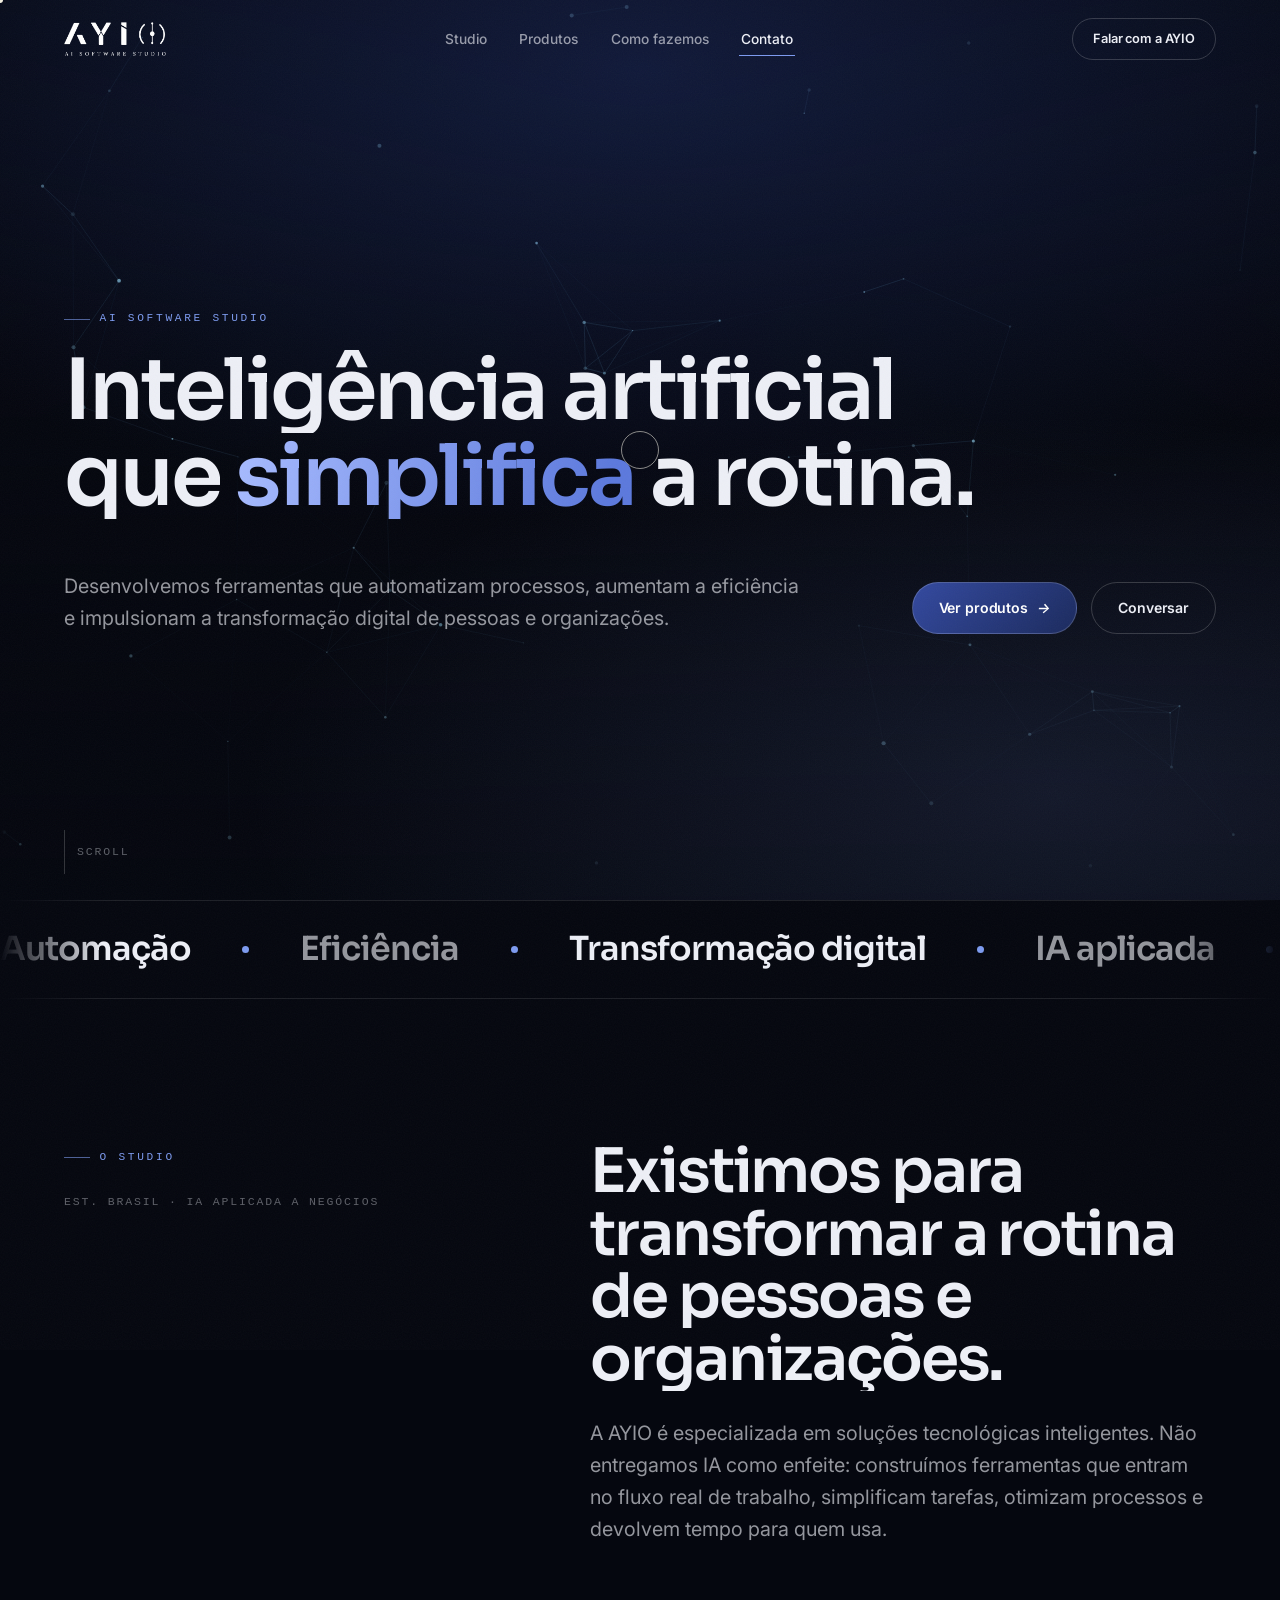
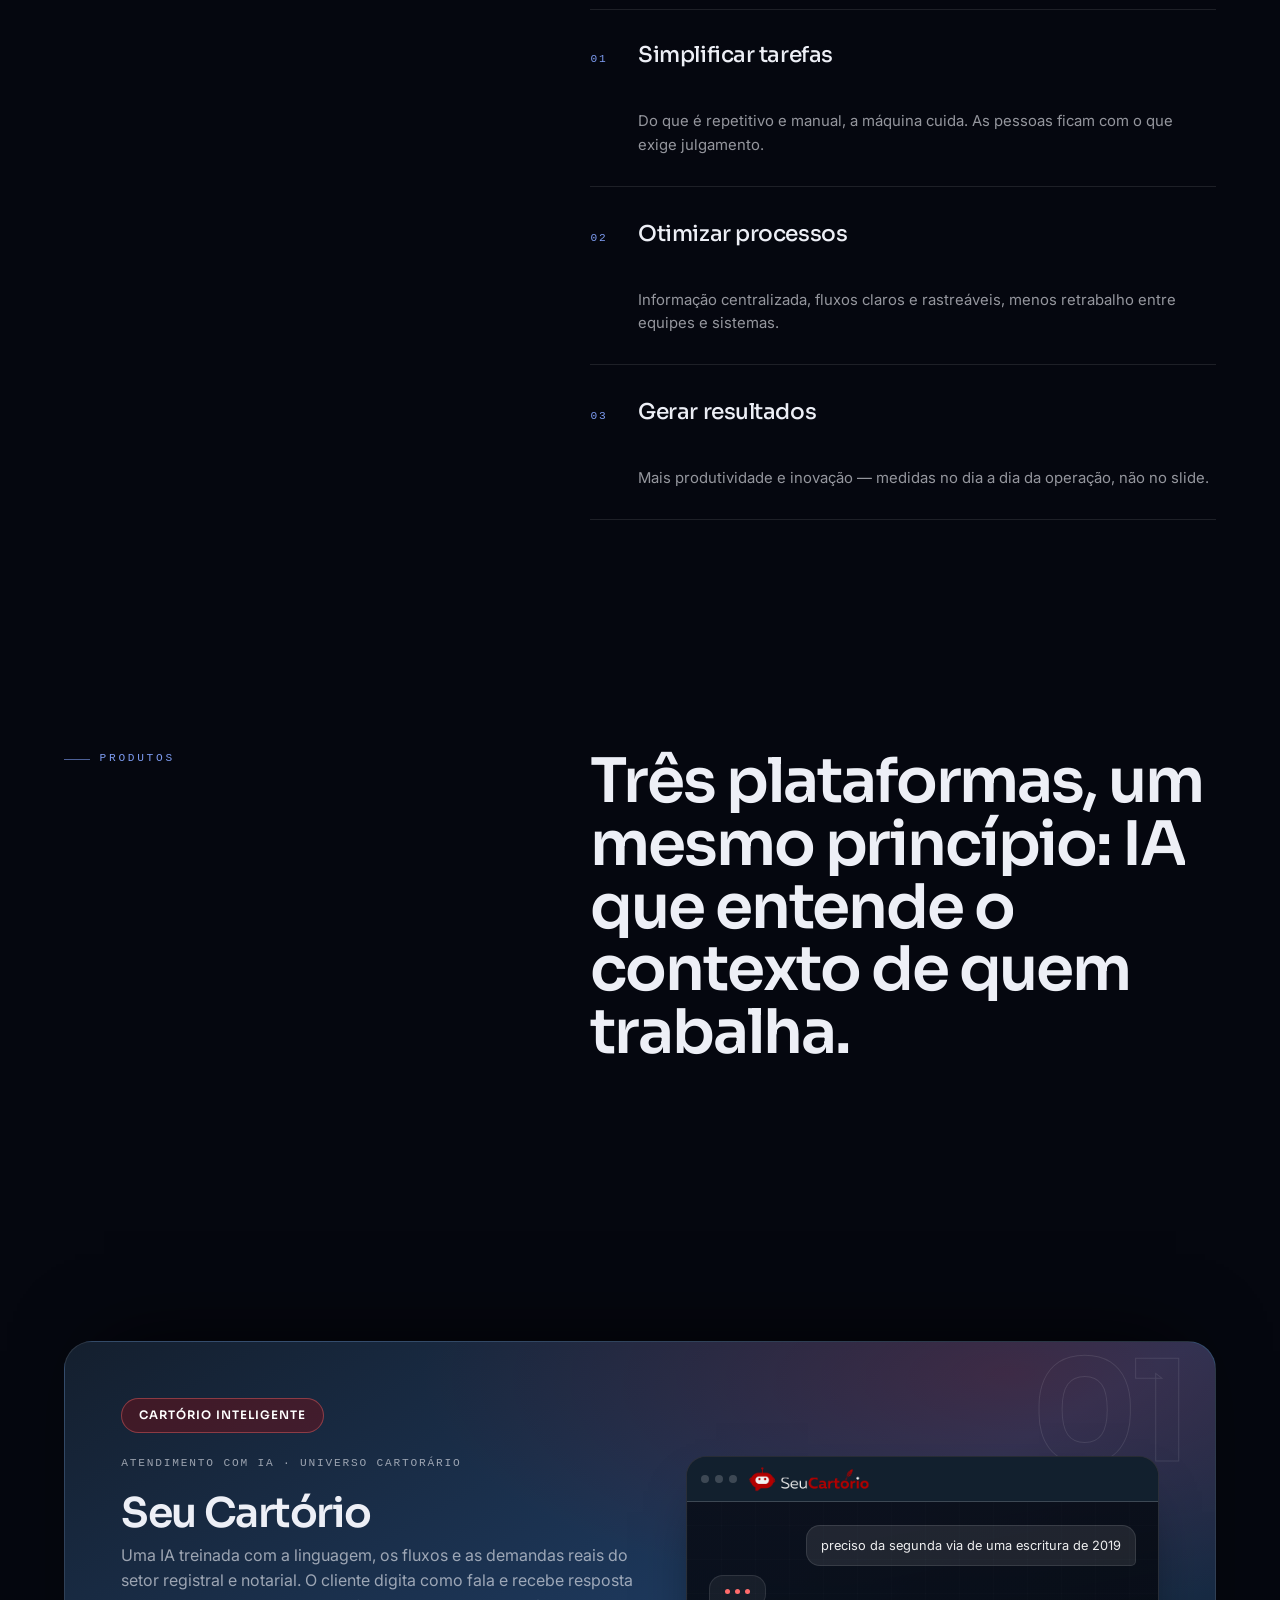
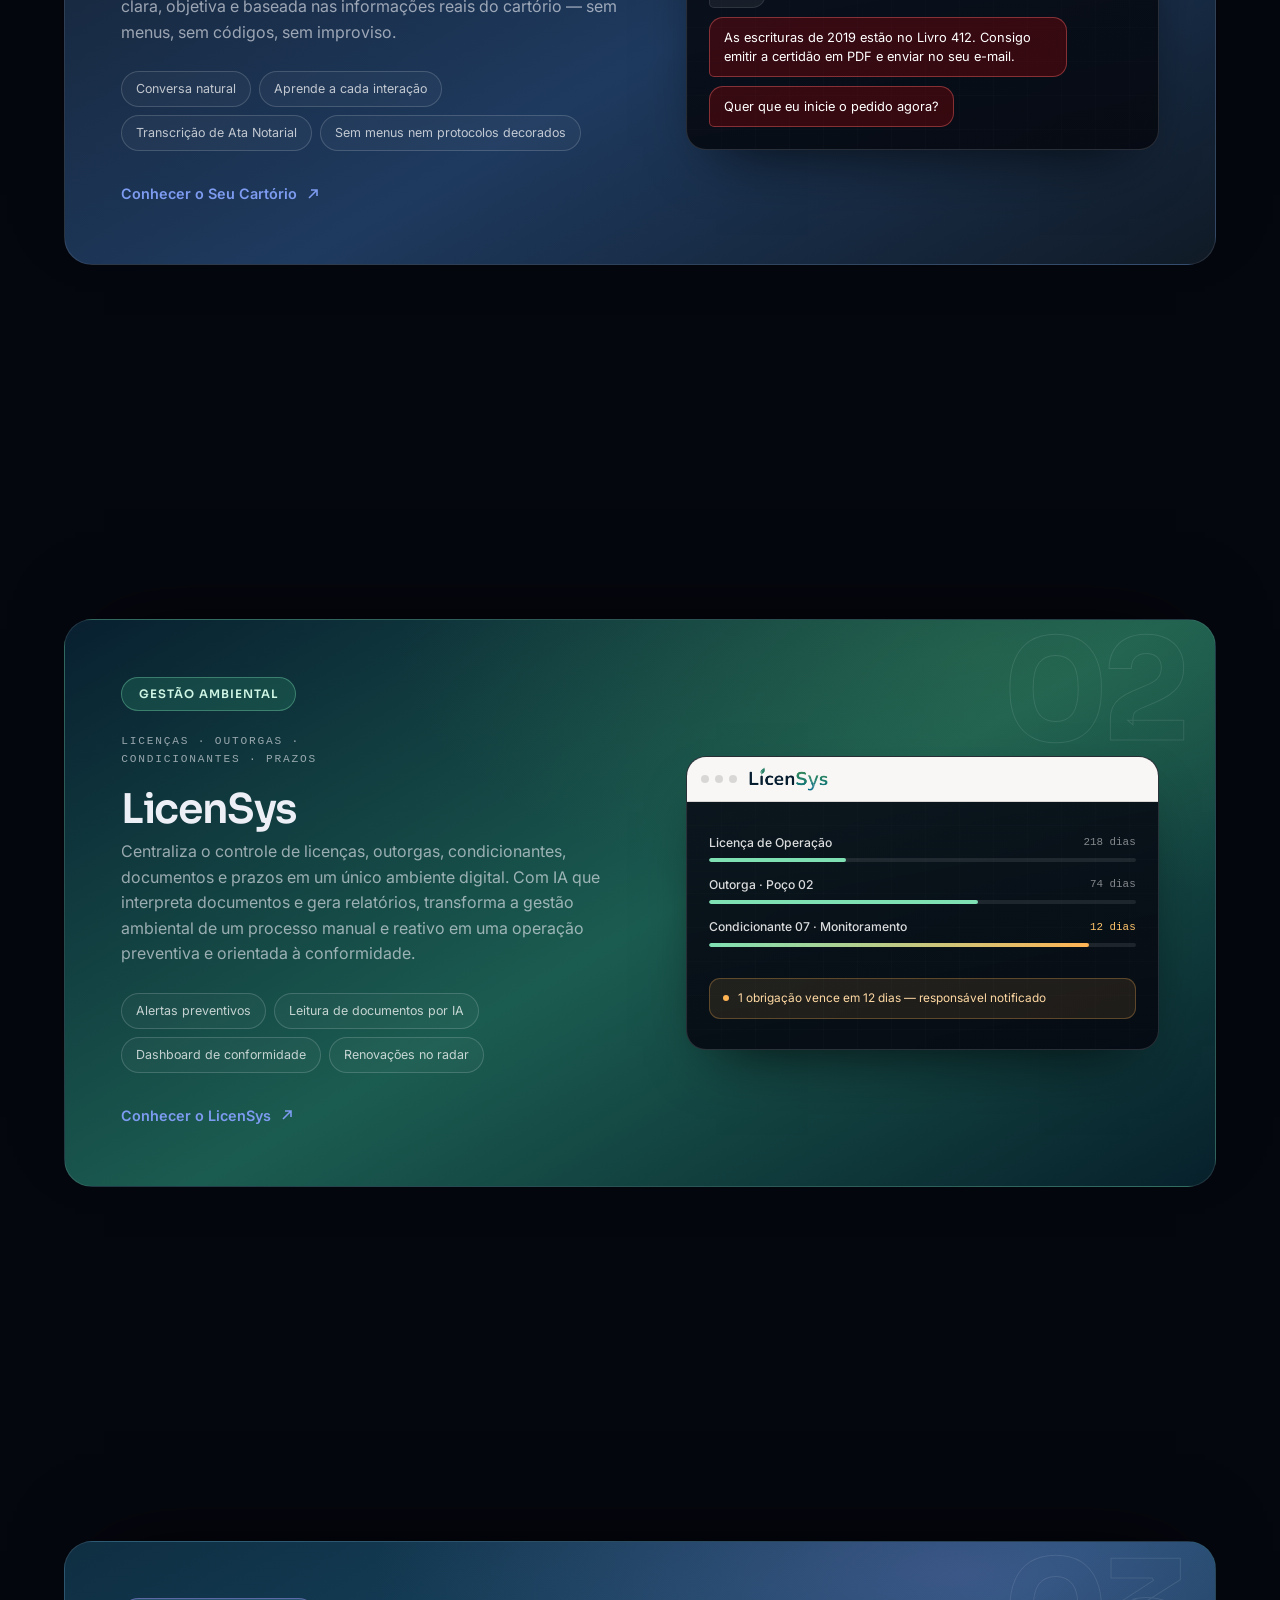
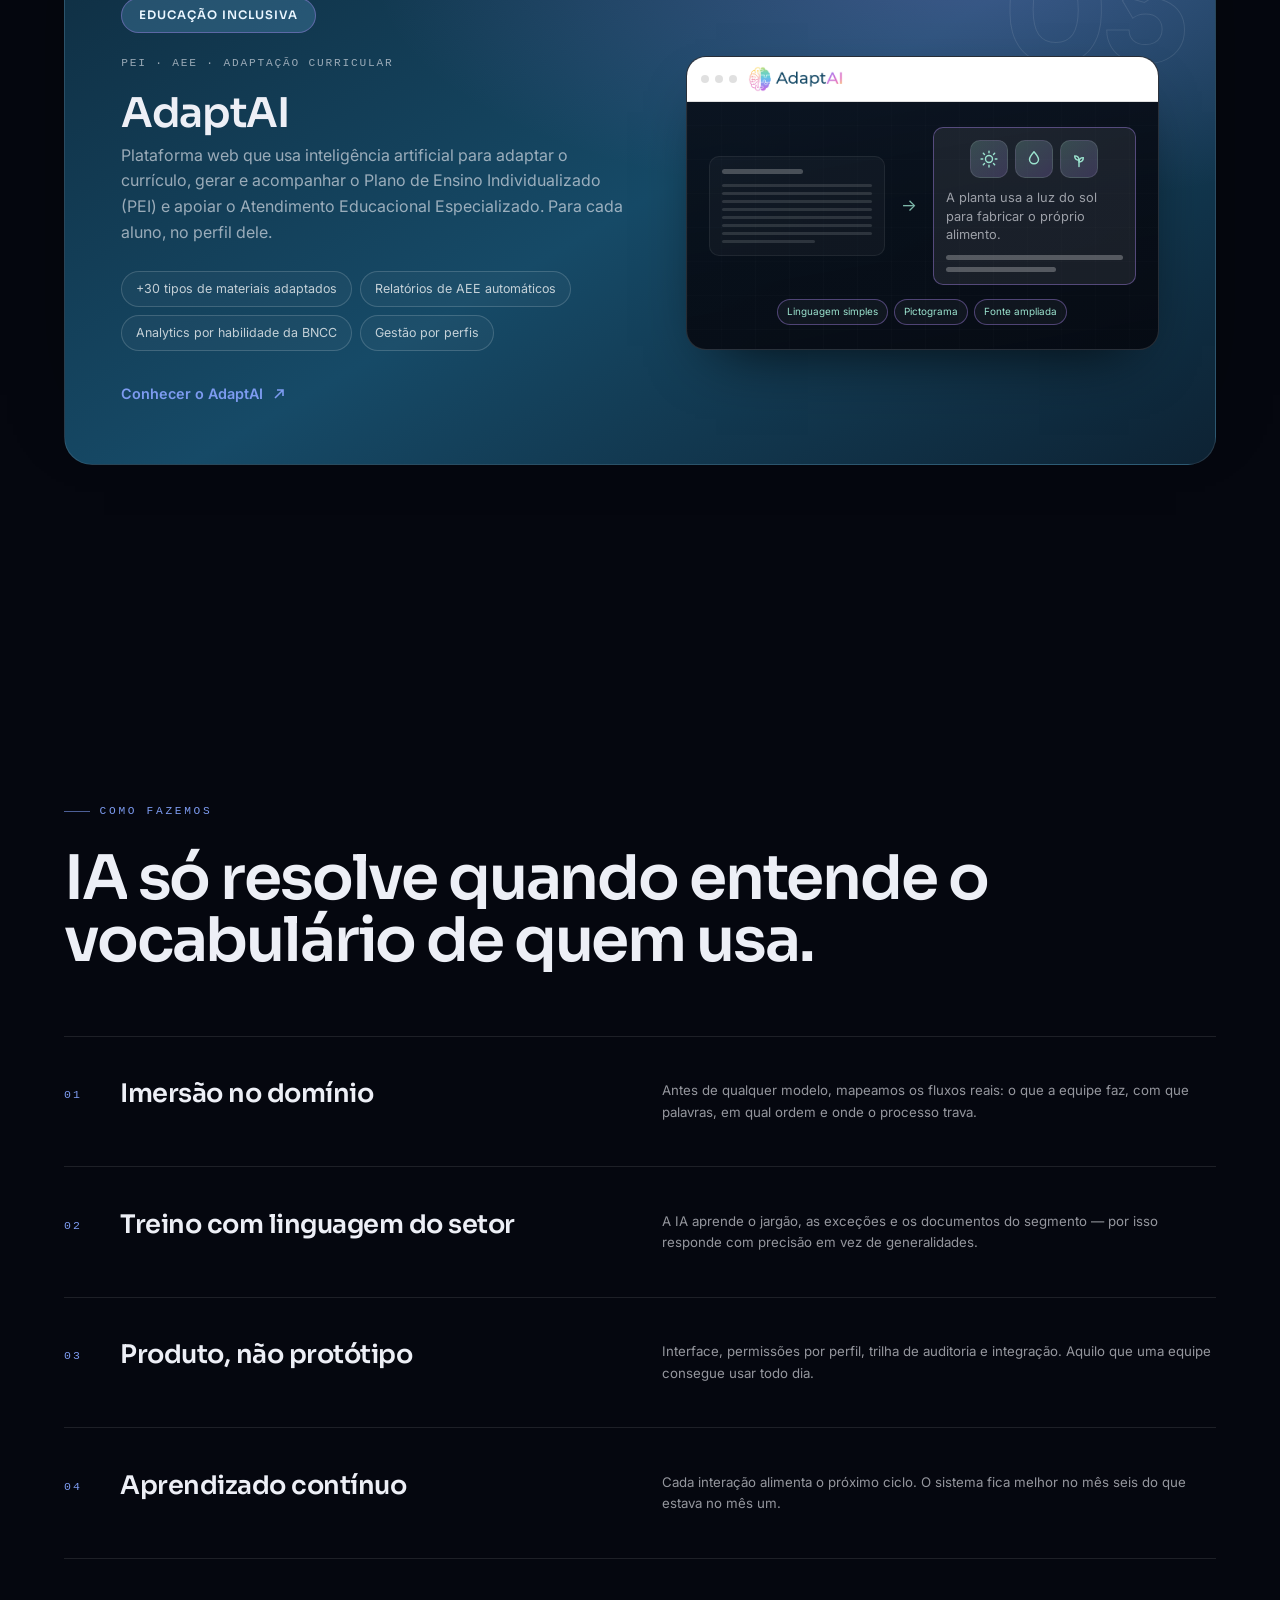
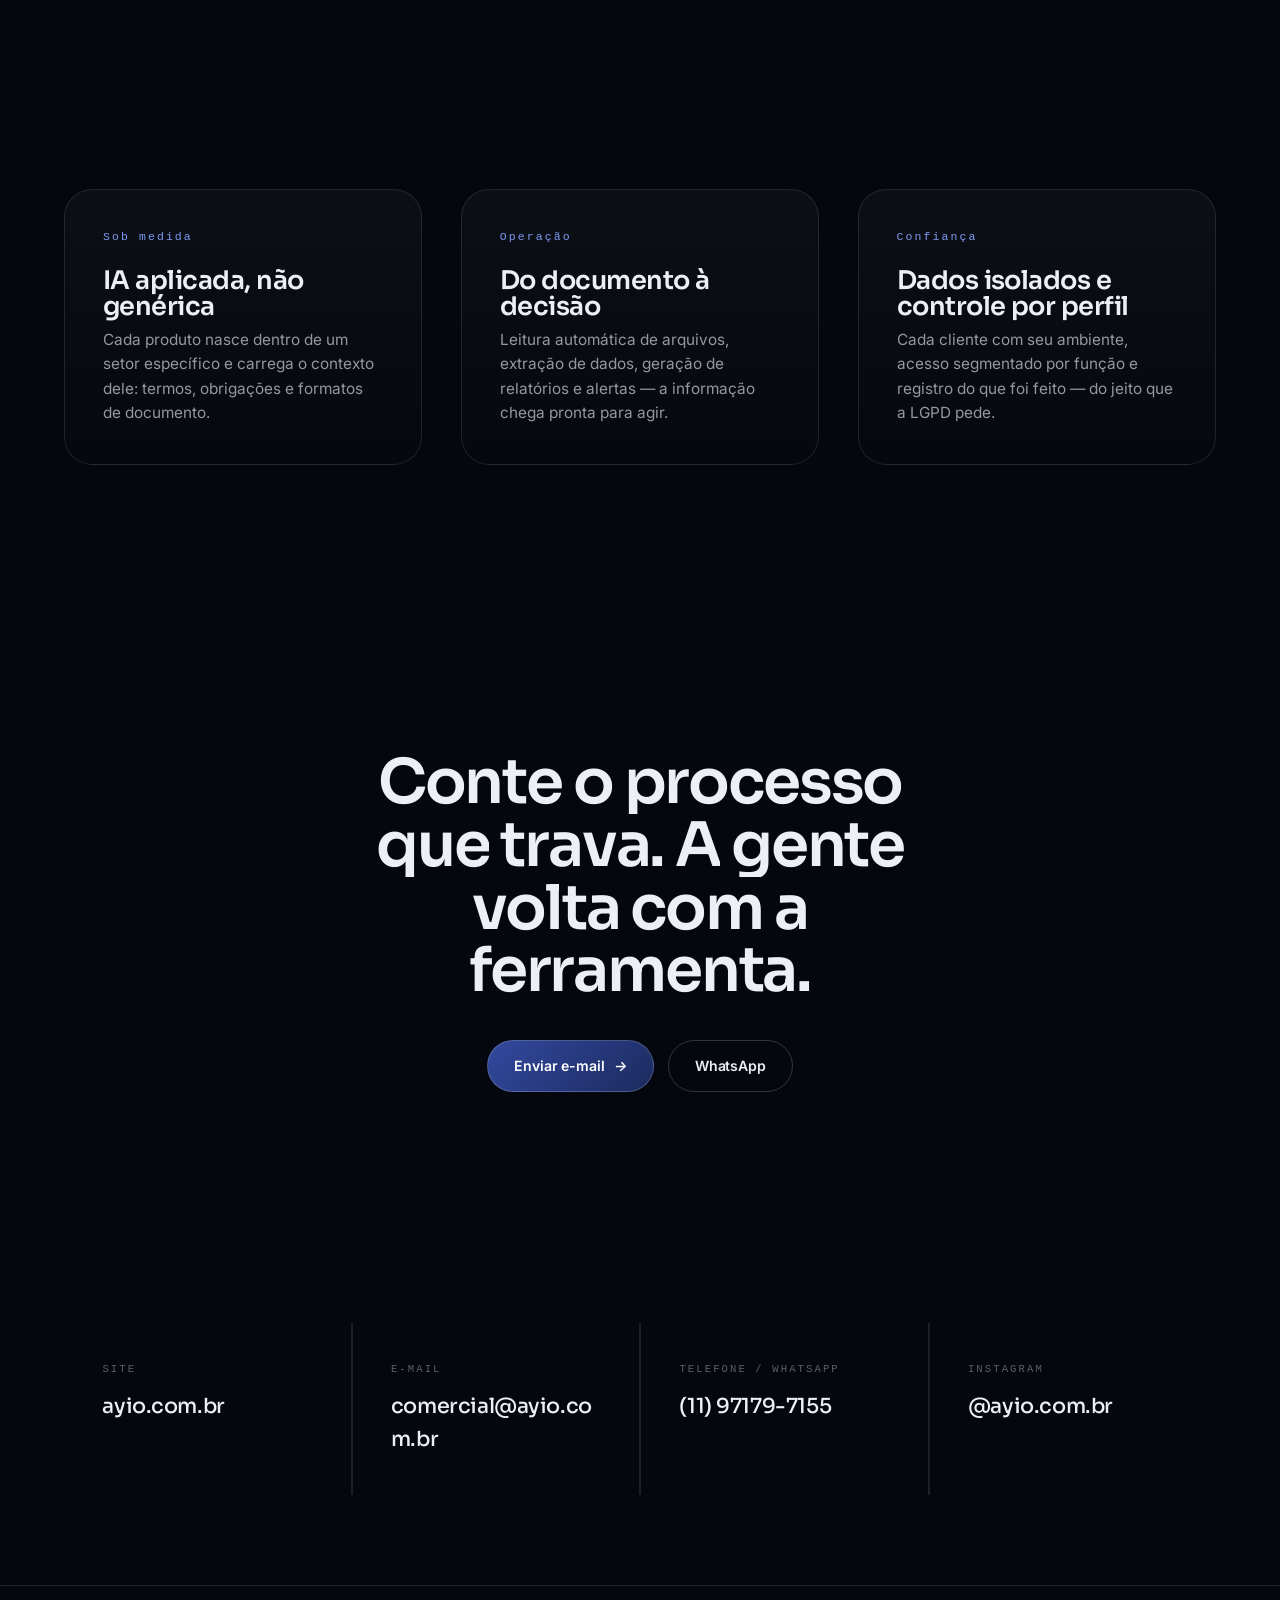
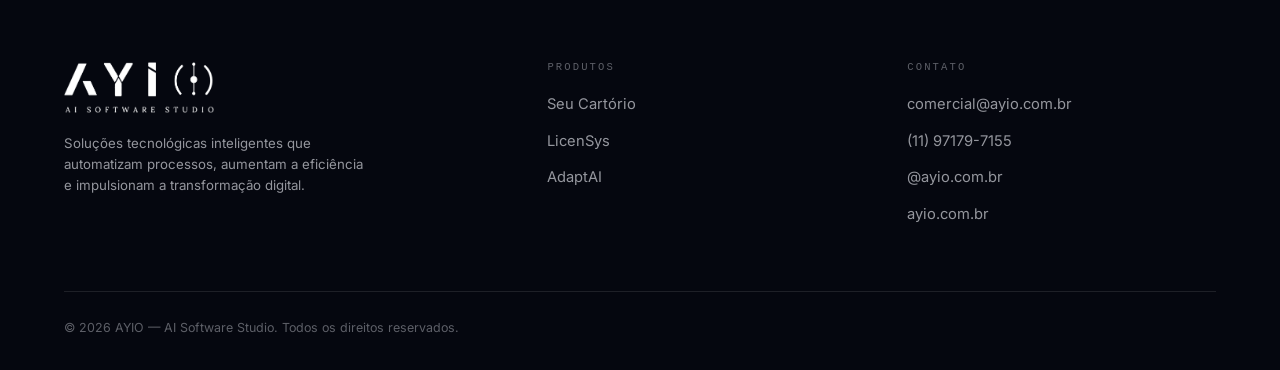
==== commit 630decac: "Força recarregar o CSS para o grid de contatos com 4 colunas Co-Authored-By: Claude Opus 5.5 <norepl" ====
--- a/index.html
+++ b/index.html
@@ -15,7 +15,7 @@
 <link rel="preconnect" href="https://fonts.googleapis.com">
 <link rel="preconnect" href="https://fonts.gstatic.com" crossorigin>
 <link href="https://fonts.googleapis.com/css2?family=Sora:wght@400;500;600;700&family=Inter:wght@400;500;600&family=Poppins:wght@500;600&display=swap" rel="stylesheet">
-<link rel="stylesheet" href="assets/css/site.css">
+<link rel="stylesheet" href="assets/css/site.css?v=2">
 </head>
 <body>
 
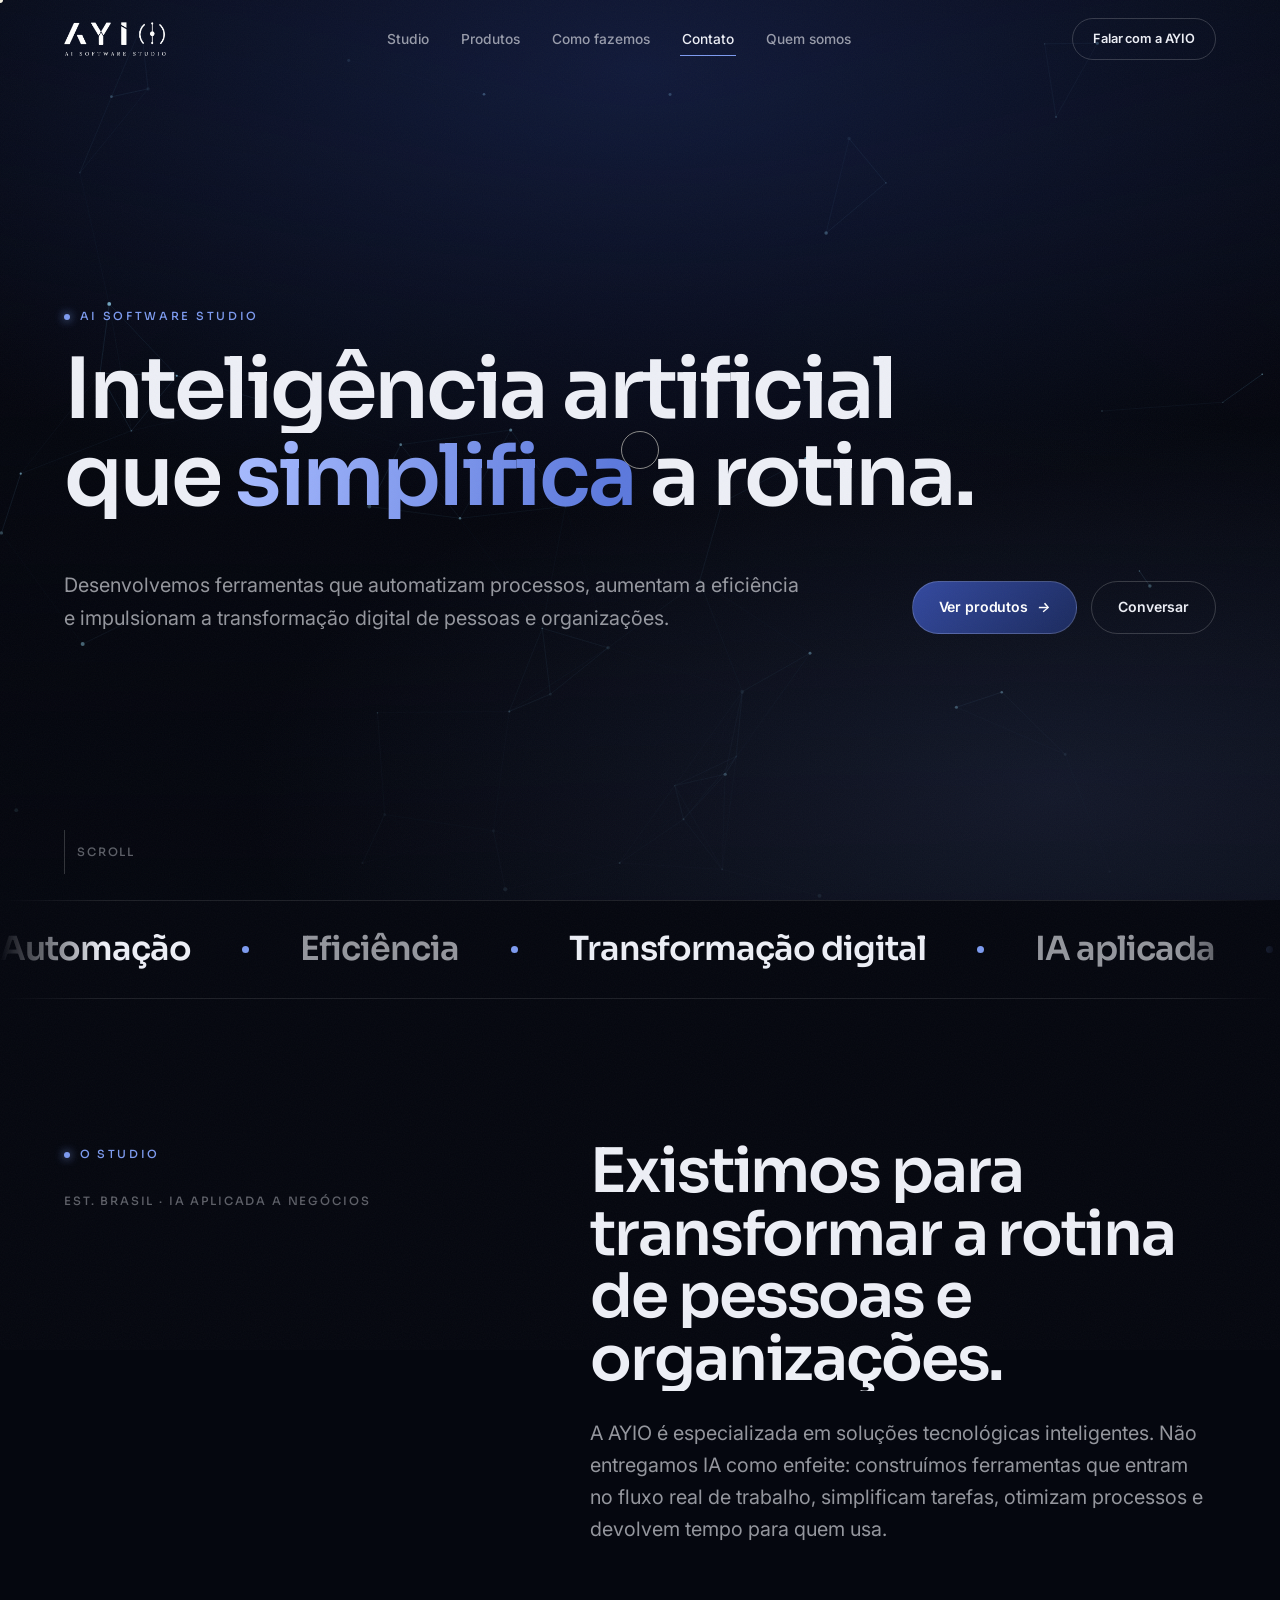
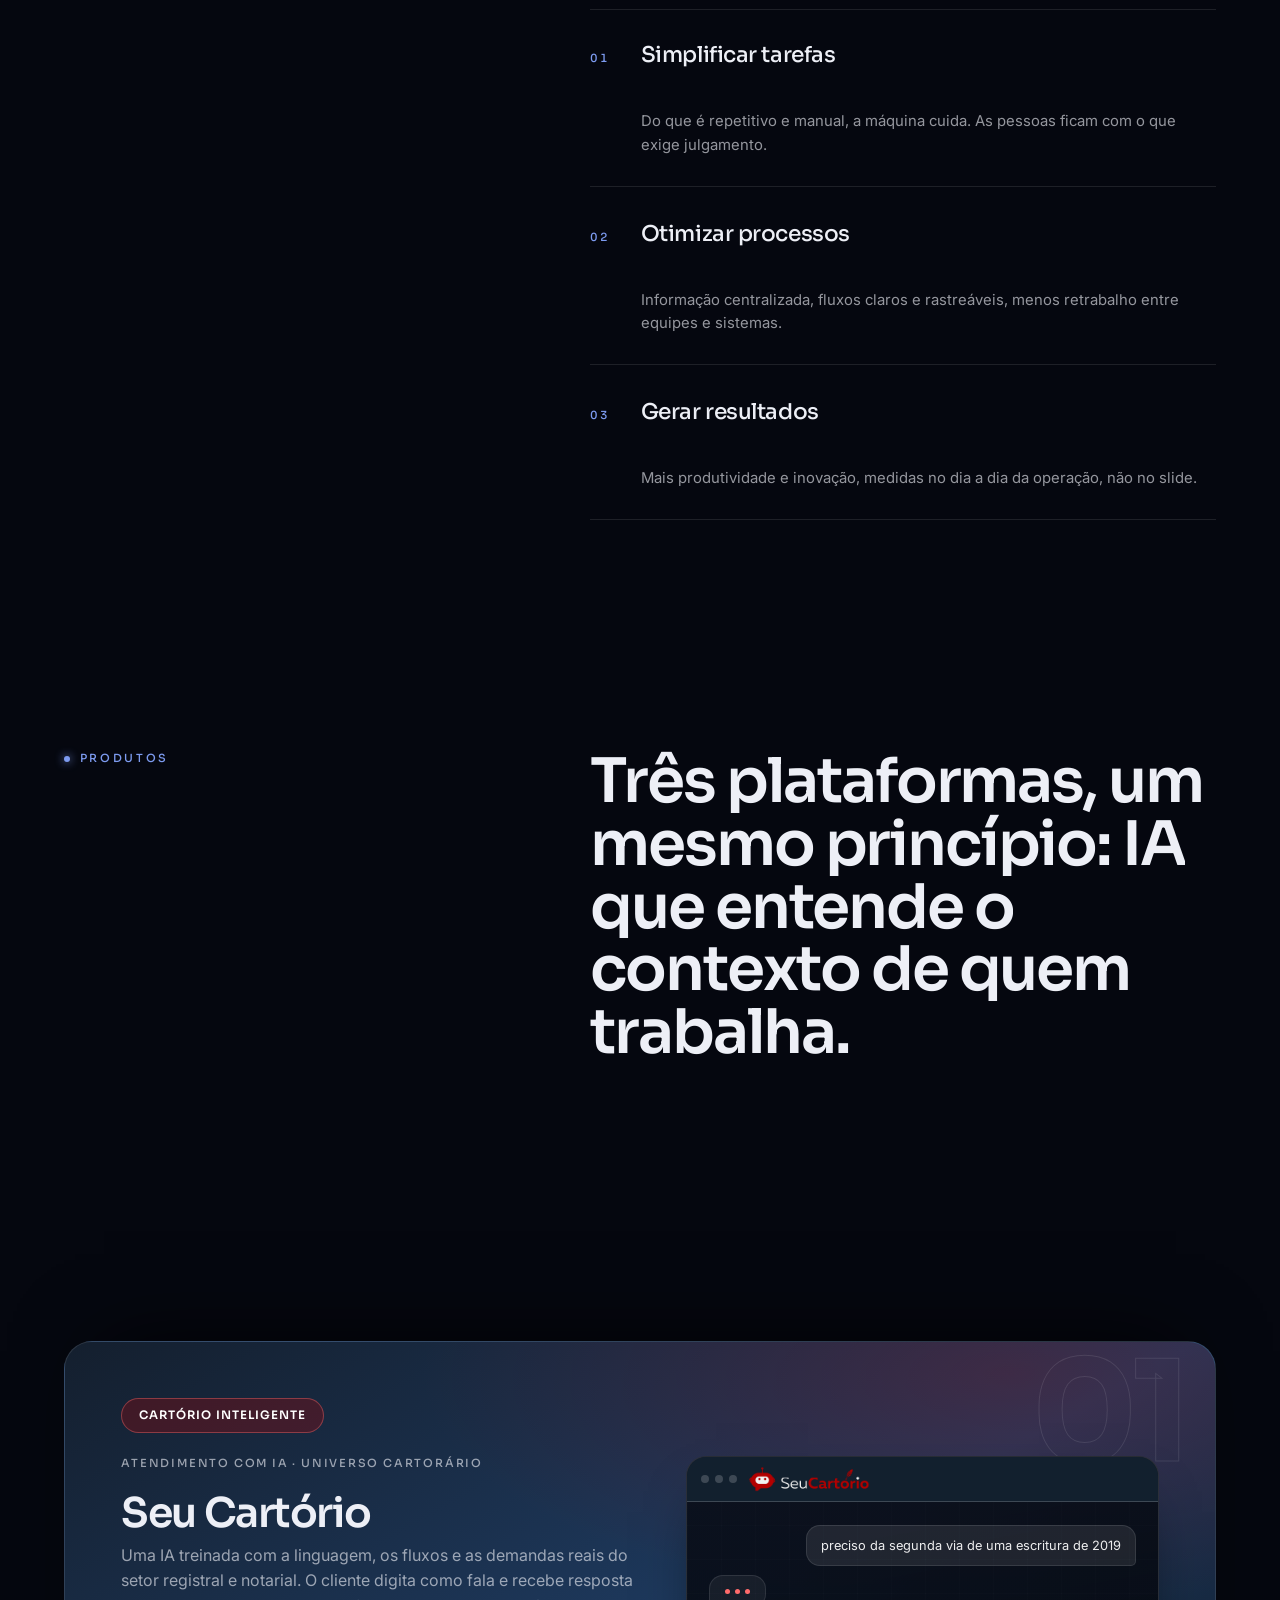
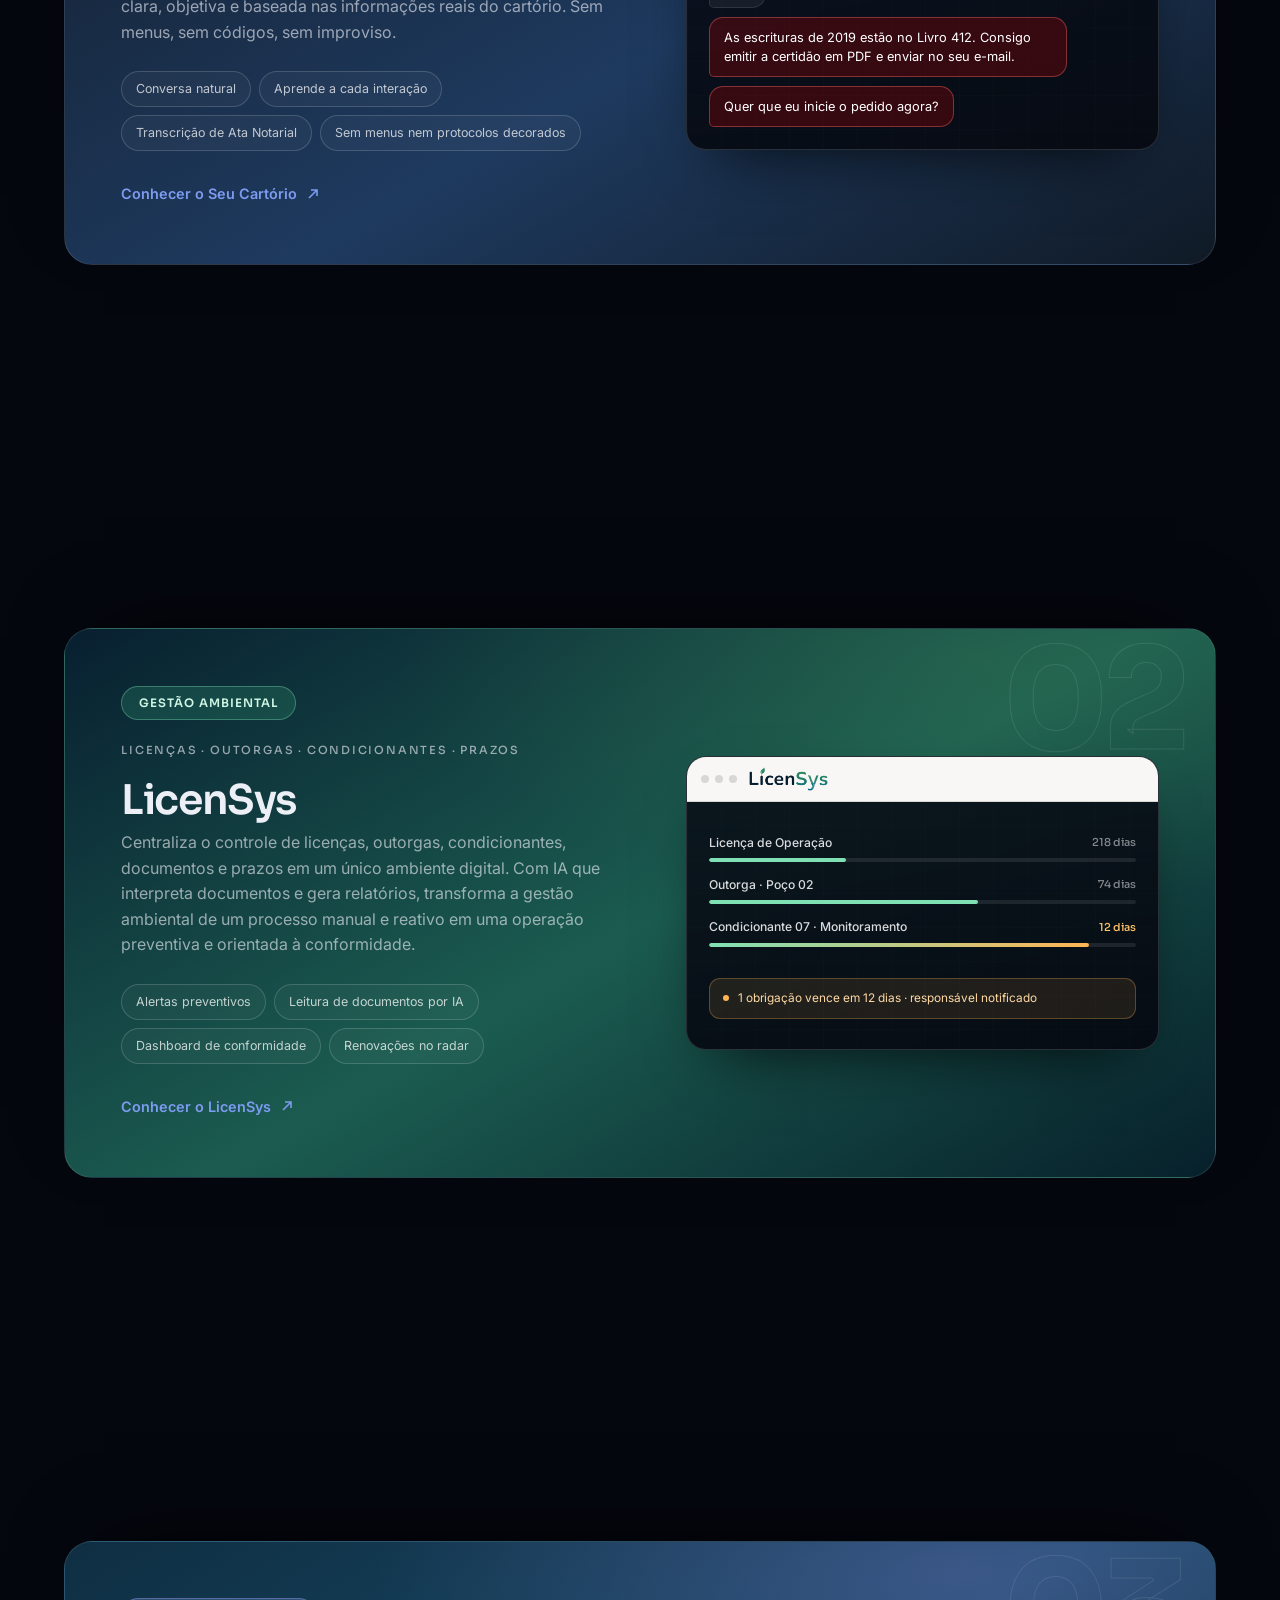
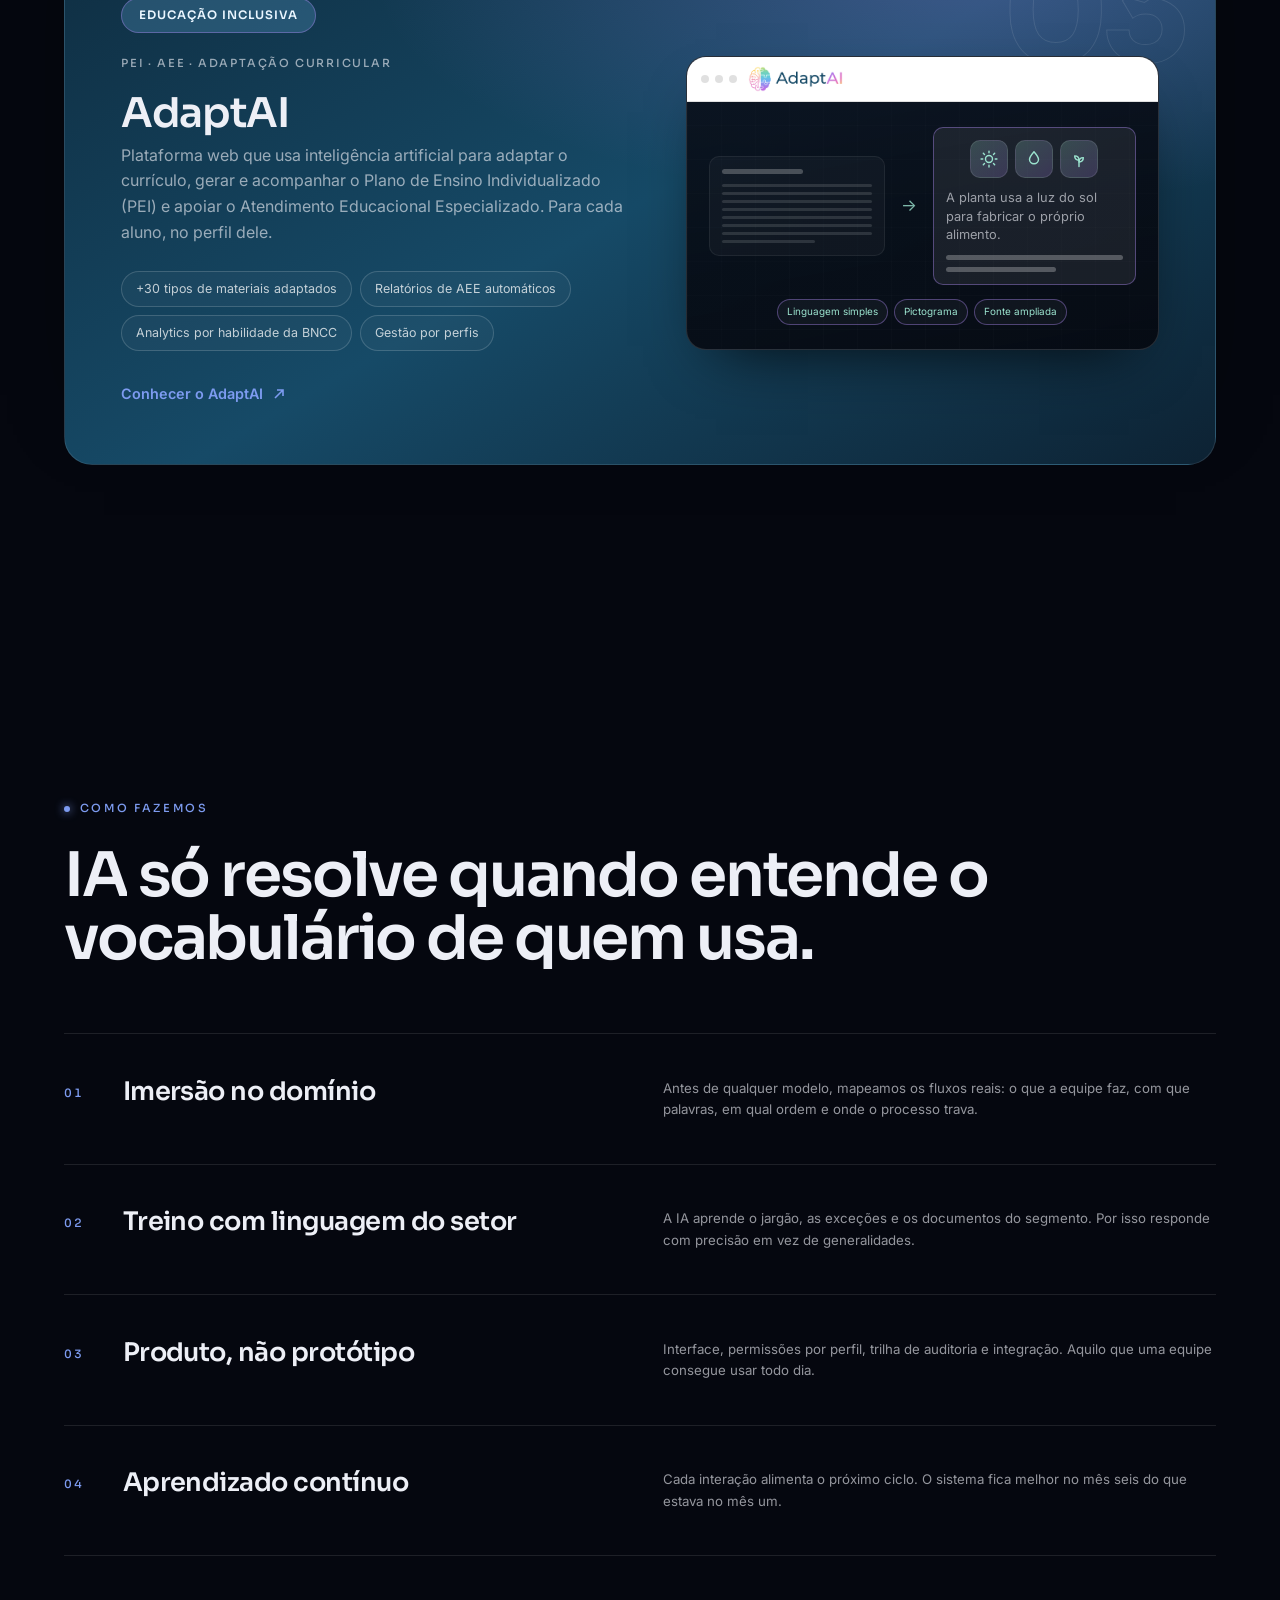
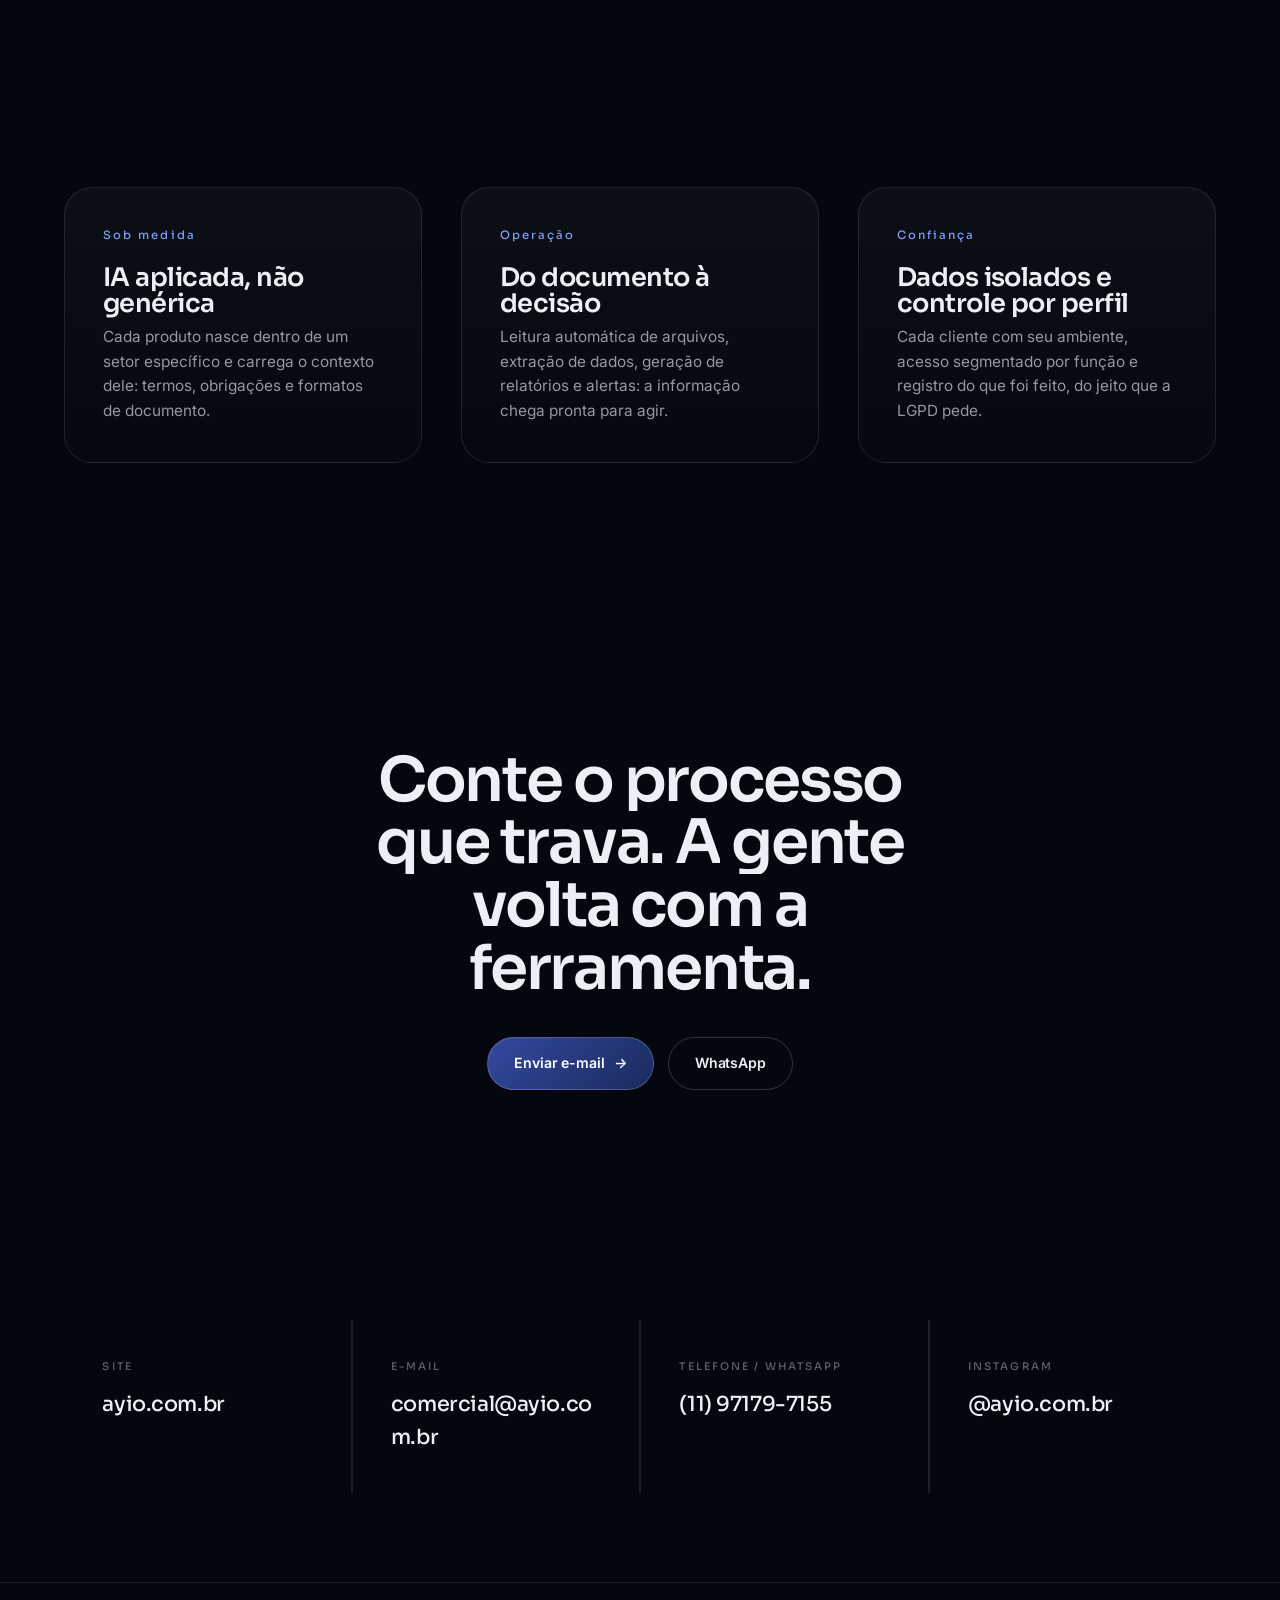
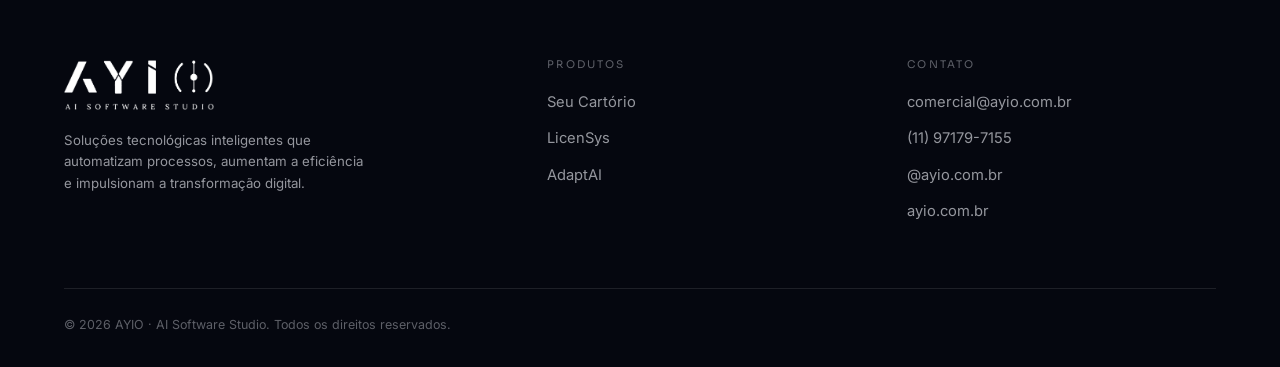
==== commit 1fae0f2f: "Cria a página Quem somos, remove travessões e troca a fonte mono pela Sora - Nova página quem-somos." ====
--- a/index.html
+++ b/index.html
@@ -4,10 +4,10 @@
 <meta charset="utf-8">
 <script>document.documentElement.classList.add('js')</script>
 <meta name="viewport" content="width=device-width,initial-scale=1">
-<title>AYIO — AI Software Studio</title>
+<title>AYIO · AI Software Studio</title>
 <meta name="description" content="A AYIO é um AI software studio que desenvolve soluções tecnológicas inteligentes: ferramentas que automatizam processos, aumentam a eficiência e impulsionam a transformação digital.">
 <meta name="theme-color" content="#05070F">
-<meta property="og:title" content="AYIO — AI Software Studio">
+<meta property="og:title" content="AYIO · AI Software Studio">
 <meta property="og:description" content="Inteligência artificial que simplifica tarefas, otimiza processos e gera resultados.">
 <meta property="og:image" content="assets/img/ayio-banner.jpg">
 <meta property="og:type" content="website">
@@ -15,7 +15,7 @@
 <link rel="preconnect" href="https://fonts.googleapis.com">
 <link rel="preconnect" href="https://fonts.gstatic.com" crossorigin>
 <link href="https://fonts.googleapis.com/css2?family=Sora:wght@400;500;600;700&family=Inter:wght@400;500;600&family=Poppins:wght@500;600&display=swap" rel="stylesheet">
-<link rel="stylesheet" href="assets/css/site.css?v=2">
+<link rel="stylesheet" href="assets/css/site.css?v=5">
 </head>
 <body>
 
@@ -23,14 +23,15 @@
 
 <!-- ============ NAV ============ -->
 <header class="nav">
-  <a class="nav__logo" href="index.html" aria-label="AYIO — página inicial">
-    <img src="assets/brand/ayio-white.png" alt="AYIO — AI Software Studio">
+  <a class="nav__logo" href="index.html" aria-label="AYIO, página inicial">
+    <img src="assets/brand/ayio-white.png" alt="AYIO · AI Software Studio">
   </a>
   <nav class="nav__links">
     <a href="#studio">Studio</a>
     <a href="#produtos">Produtos</a>
     <a href="#metodo">Como fazemos</a>
     <a href="#contato">Contato</a>
+    <a href="quem-somos.html">Quem somos</a>
   </nav>
   <div class="nav__cta">
     <a class="btn btn--ghost btn--sm" href="#contato" data-magnet>Falar com a AYIO</a>
@@ -45,6 +46,7 @@
   <a href="produtos/licensys.html">LicenSys</a>
   <a href="produtos/adaptai.html">AdaptAI</a>
   <a href="#contato">Contato</a>
+  <a href="quem-somos.html">Quem somos</a>
   <div class="drawer__foot">
     <a class="small" href="mailto:comercial@ayio.com.br">comercial@ayio.com.br</a>
     <a class="small" href="https://wa.me/5511971797155">(11) 97179-7155</a>
@@ -109,7 +111,7 @@
           <li data-rise data-d="2">
             <span class="k">03</span>
             <span class="t">Gerar resultados</span>
-            <span class="d">Mais produtividade e inovação — medidas no dia a dia da operação, não no slide.</span>
+            <span class="d">Mais produtividade e inovação, medidas no dia a dia da operação, não no slide.</span>
           </li>
         </ul>
       </div>
@@ -161,7 +163,7 @@
           </div>
 
           <div class="prod__body">
-            <p>Uma IA treinada com a linguagem, os fluxos e as demandas reais do setor registral e notarial. O cliente digita como fala e recebe resposta clara, objetiva e baseada nas informações reais do cartório — sem menus, sem códigos, sem improviso.</p>
+            <p>Uma IA treinada com a linguagem, os fluxos e as demandas reais do setor registral e notarial. O cliente digita como fala e recebe resposta clara, objetiva e baseada nas informações reais do cartório. Sem menus, sem códigos, sem improviso.</p>
             <ul class="prod__list">
               <li>Conversa natural</li>
               <li>Aprende a cada interação</li>
@@ -203,7 +205,7 @@
               <div class="rw" style="--w:32%"><b>Licença de Operação</b><u>218 dias</u><s><em></em></s></div>
               <div class="rw" style="--w:63%"><b>Outorga · Poço 02</b><u>74 dias</u><s><em></em></s></div>
               <div class="rw is-warn" style="--w:89%"><b>Condicionante 07 · Monitoramento</b><u>12 dias</u><s><em></em></s></div>
-              <div class="demo__alert">1 obrigação vence em 12 dias — responsável notificado</div>
+              <div class="demo__alert">1 obrigação vence em 12 dias · responsável notificado</div>
             </div>
           </div>
 
@@ -304,7 +306,7 @@
       <div class="step" data-rise data-d="1">
         <span class="step__n">02</span>
         <h3 class="h-sm">Treino com linguagem do setor</h3>
-        <p class="small">A IA aprende o jargão, as exceções e os documentos do segmento — por isso responde com precisão em vez de generalidades.</p>
+        <p class="small">A IA aprende o jargão, as exceções e os documentos do segmento. Por isso responde com precisão em vez de generalidades.</p>
       </div>
       <div class="step" data-rise data-d="2">
         <span class="step__n">03</span>
@@ -332,12 +334,12 @@
       <article class="card" data-rise data-d="1">
         <span class="card__num">Operação</span>
         <h3 class="h-sm">Do documento à decisão</h3>
-        <p>Leitura automática de arquivos, extração de dados, geração de relatórios e alertas — a informação chega pronta para agir.</p>
+        <p>Leitura automática de arquivos, extração de dados, geração de relatórios e alertas: a informação chega pronta para agir.</p>
       </article>
       <article class="card" data-rise data-d="2">
         <span class="card__num">Confiança</span>
         <h3 class="h-sm">Dados isolados e controle por perfil</h3>
-        <p>Cada cliente com seu ambiente, acesso segmentado por função e registro do que foi feito — do jeito que a LGPD pede.</p>
+        <p>Cada cliente com seu ambiente, acesso segmentado por função e registro do que foi feito, do jeito que a LGPD pede.</p>
       </article>
     </div>
   </div>
@@ -386,7 +388,7 @@
   <div class="wrap">
     <div class="footer__top">
       <div>
-        <img class="footer__logo" src="assets/brand/ayio-white.png" alt="AYIO — AI Software Studio">
+        <img class="footer__logo" src="assets/brand/ayio-white.png" alt="AYIO · AI Software Studio">
         <p class="small" style="max-width:38ch">Soluções tecnológicas inteligentes que automatizam processos, aumentam a eficiência e impulsionam a transformação digital.</p>
       </div>
       <div>
@@ -408,7 +410,7 @@
       </div>
     </div>
     <div class="footer__bot">
-      <p>© <span data-year></span> AYIO — AI Software Studio. Todos os direitos reservados.</p>
+      <p>© <span data-year></span> AYIO · AI Software Studio. Todos os direitos reservados.</p>
     </div>
   </div>
 </footer>
--- a/assets/css/site.css
+++ b/assets/css/site.css
@@ -117,15 +117,15 @@
 .h-sm{font-size:clamp(1.2rem,2vw,1.65rem);letter-spacing:-.02em}
 .lead{font-size:clamp(1.02rem,1.55vw,1.32rem);color:var(--text-dim);line-height:1.62;max-width:62ch}
 .small{font-size:.83rem;line-height:1.6;color:var(--text-dim)}
-.mono{font-family:ui-monospace,'SFMono-Regular',Menlo,monospace;font-size:.72rem;letter-spacing:.16em;text-transform:uppercase}
+.mono{font-family:var(--display);font-weight:500;font-size:.72rem;letter-spacing:.16em;text-transform:uppercase}
 
 .eyebrow{
   display:inline-flex;align-items:center;gap:.6rem;
-  font-family:ui-monospace,'SFMono-Regular',Menlo,monospace;
+  font-family:var(--display);font-weight:500;
   font-size:.7rem;letter-spacing:.24em;text-transform:uppercase;
   color:var(--accent);
 }
-.eyebrow::before{content:'';width:26px;height:1px;background:currentColor;opacity:.6}
+.eyebrow::before{content:'';width:6px;height:6px;border-radius:50%;background:currentColor;box-shadow:0 0 10px currentColor}
 .eyebrow.no-bar::before{display:none}
 
 .grad-accent{
@@ -327,7 +327,7 @@
 }
 .card:hover{border-color:var(--line-strong);transform:translateY(-6px)}
 .card:hover::before{opacity:1}
-.card__num{font-family:ui-monospace,monospace;font-size:.72rem;letter-spacing:.18em;color:var(--accent);margin-bottom:20px;display:block}
+.card__num{font-variant-numeric:tabular-nums;font-family:var(--display);font-weight:500;font-size:.72rem;letter-spacing:.18em;color:var(--accent);margin-bottom:20px;display:block}
 .card h3{margin-bottom:.55rem}
 .card p{color:var(--text-dim);font-size:.96rem}
 .card__icon{width:44px;height:44px;margin-bottom:22px;color:var(--accent)}
@@ -351,7 +351,7 @@
   transition:padding-left .5s var(--ease),color .4s;
 }
 .feats li:hover{padding-left:14px}
-.feats li .k{font-family:ui-monospace,monospace;font-size:.7rem;letter-spacing:.16em;color:var(--c,var(--accent));padding-top:.35em}
+.feats li .k{font-variant-numeric:tabular-nums;font-family:var(--display);font-weight:500;font-size:.7rem;letter-spacing:.16em;color:var(--c,var(--accent));padding-top:.35em}
 .feats li .t{font-family:var(--display);font-size:clamp(1.05rem,1.7vw,1.4rem);font-weight:500;letter-spacing:-.02em}
 .feats li .d{grid-column:2;color:var(--text-dim);font-size:.93rem;margin-top:.4rem;max-width:64ch}
 
@@ -398,7 +398,7 @@
   border:1px solid var(--p-badge-bd,rgba(255,255,255,.16));margin-bottom:22px;
 }
 .prod h2{margin-bottom:.5rem}
-.prod__tag{font-family:ui-monospace,monospace;font-size:.7rem;letter-spacing:.16em;text-transform:uppercase;color:var(--p-accent,var(--accent));margin-bottom:20px;text-wrap:balance}
+.prod__tag{font-family:var(--display);font-weight:500;font-size:.7rem;letter-spacing:.16em;text-transform:uppercase;color:var(--p-accent,var(--accent));margin-bottom:20px;text-wrap:balance}
 .prod p{color:var(--p-text-dim,var(--text-dim));max-width:56ch}
 .prod__list{display:flex;flex-wrap:wrap;gap:8px;margin:26px 0 30px}
 .prod__list li{
@@ -472,7 +472,7 @@
 .demo__rows{gap:13px;justify-content:center}
 .rw{display:grid;grid-template-columns:minmax(0,1fr) auto;gap:6px 12px;align-items:center}
 .rw b{font-size:.76rem;font-weight:500;color:rgba(255,255,255,.85)}
-.rw u{text-decoration:none;font-family:ui-monospace,monospace;font-size:.68rem;color:rgba(255,255,255,.5);white-space:nowrap}
+.rw u{text-decoration:none;font-family:var(--display);font-weight:500;font-size:.68rem;color:rgba(255,255,255,.5);white-space:nowrap}
 .rw s{grid-column:1/-1;text-decoration:none;display:block;height:4px;border-radius:99px;background:rgba(255,255,255,.09);overflow:hidden}
 .rw s em{display:block;height:100%;width:var(--w,50%);border-radius:99px;background:var(--p-accent,var(--accent))}
 .rw.is-warn u{color:#FFC46B}
@@ -527,7 +527,7 @@
   transition:background .5s;
 }
 .step:last-child{border-bottom:1px solid var(--line)}
-.step__n{font-family:ui-monospace,monospace;font-size:.72rem;letter-spacing:.18em;color:var(--accent);padding-top:.5em}
+.step__n{font-variant-numeric:tabular-nums;font-family:var(--display);font-weight:500;font-size:.72rem;letter-spacing:.18em;color:var(--accent);padding-top:.5em}
 @media(max-width:820px){.step{grid-template-columns:auto 1fr}.step p{grid-column:2}}
 
 /* ---------- Contato ---------- */
@@ -539,9 +539,19 @@
   transition:background .5s var(--ease);
 }
 .contact-cell:hover{background:var(--surface)}
-.contact-cell .k{font-family:ui-monospace,monospace;font-size:.66rem;letter-spacing:.2em;text-transform:uppercase;color:var(--text-faint);display:block;margin-bottom:12px}
+.contact-cell .k{font-family:var(--display);font-weight:500;font-size:.66rem;letter-spacing:.2em;text-transform:uppercase;color:var(--text-faint);display:block;margin-bottom:12px}
 .contact-cell .v{font-family:var(--display);font-size:clamp(1rem,1.7vw,1.3rem);font-weight:500;letter-spacing:-.02em;word-break:break-word}
 .contact-cell a.v:hover{color:var(--accent)}
+
+/* Retrato emoldurado (Quem somos) */
+.portrait{
+  position:relative;margin:0 0 clamp(22px,3vw,32px);width:min(100%,340px);
+  padding:8px;border-radius:var(--rad-lg);
+  background:linear-gradient(150deg,var(--accent),var(--accent-2) 45%,var(--line-strong));
+  box-shadow:0 30px 80px -30px var(--glow);
+}
+.portrait img{display:block;width:100%;aspect-ratio:4/5;object-fit:cover;border-radius:calc(var(--rad-lg) - 8px)}
+@media(max-width:900px){.portrait{width:min(100%,300px)}}
 
 /* CTA gigante */
 .cta-huge{text-align:center;display:grid;justify-items:center;gap:clamp(22px,3vw,38px)}
@@ -552,7 +562,7 @@
 .footer__top{display:grid;grid-template-columns:minmax(0,1.4fr) repeat(2,minmax(0,1fr));gap:clamp(28px,4vw,56px);margin-bottom:clamp(40px,5vw,72px)}
 @media(max-width:820px){.footer__top{grid-template-columns:1fr}}
 .footer__logo{width:150px;margin-bottom:20px}
-.footer h4{font-family:ui-monospace,monospace;font-size:.66rem;letter-spacing:.2em;text-transform:uppercase;color:var(--text-faint);font-weight:400;margin-bottom:18px}
+.footer h4{font-family:var(--display);font-size:.66rem;letter-spacing:.2em;text-transform:uppercase;color:var(--text-faint);font-weight:400;margin-bottom:18px}
 .footer li + li{margin-top:11px}
 .footer li a{font-size:.92rem;color:var(--text-dim);transition:color .3s,padding-left .35s var(--ease)}
 .footer li a:hover{color:var(--accent);padding-left:5px}
@@ -565,7 +575,7 @@
 .p-hero__inner{position:relative;z-index:2}
 .p-hero__logo{max-width:min(78vw,440px);margin-bottom:clamp(26px,4vw,44px)}
 .p-hero__logo--lg{display:block;max-width:min(96vw,768px);margin-inline:auto}
-.crumb{display:flex;align-items:center;gap:10px;margin-bottom:26px;font-family:ui-monospace,monospace;font-size:.68rem;letter-spacing:.18em;text-transform:uppercase;color:var(--text-faint)}
+.crumb{display:flex;align-items:center;gap:10px;margin-bottom:26px;font-family:var(--display);font-weight:500;font-size:.68rem;letter-spacing:.18em;text-transform:uppercase;color:var(--text-faint)}
 .crumb a:hover{color:var(--accent)}
 
 .theme-sc{--accent:#F2726F;--accent-2:#C94D4D;--accent-ink:#2A0606;--glow:rgba(226,59,59,.24);
@@ -691,7 +701,7 @@
 }
 @media(max-width:900px){.ad-photo{width:min(100%,520px)}}
 
-.ad-kicker{font-family:ui-monospace,'SFMono-Regular',Menlo,monospace;font-size:.66rem;letter-spacing:.2em;text-transform:uppercase;color:var(--text-faint);margin-bottom:13px}
+.ad-kicker{font-family:var(--display);font-weight:500;font-size:.66rem;letter-spacing:.2em;text-transform:uppercase;color:var(--text-faint);margin-bottom:13px}
 .ad-chips{display:flex;flex-wrap:wrap;gap:9px}
 .ad-chips li{
   font-size:.79rem;font-weight:600;letter-spacing:-.01em;padding:8px 16px;border-radius:99px;
@@ -826,7 +836,7 @@
   transition:background .3s;
 }
 .mapa__rank button:hover{background:rgba(255,255,255,.05)}
-.mapa__rank .uf{font-family:ui-monospace,monospace;font-weight:700;font-size:.78rem;letter-spacing:.06em;color:var(--text)}
+.mapa__rank .uf{font-family:var(--display);font-weight:700;font-size:.78rem;letter-spacing:.06em;color:var(--text)}
 .mapa__rank .nome{color:var(--text-dim);overflow:hidden;text-overflow:ellipsis;white-space:nowrap}
 .mapa__rank .n{font-family:var(--display);font-weight:700;color:var(--accent)}
 
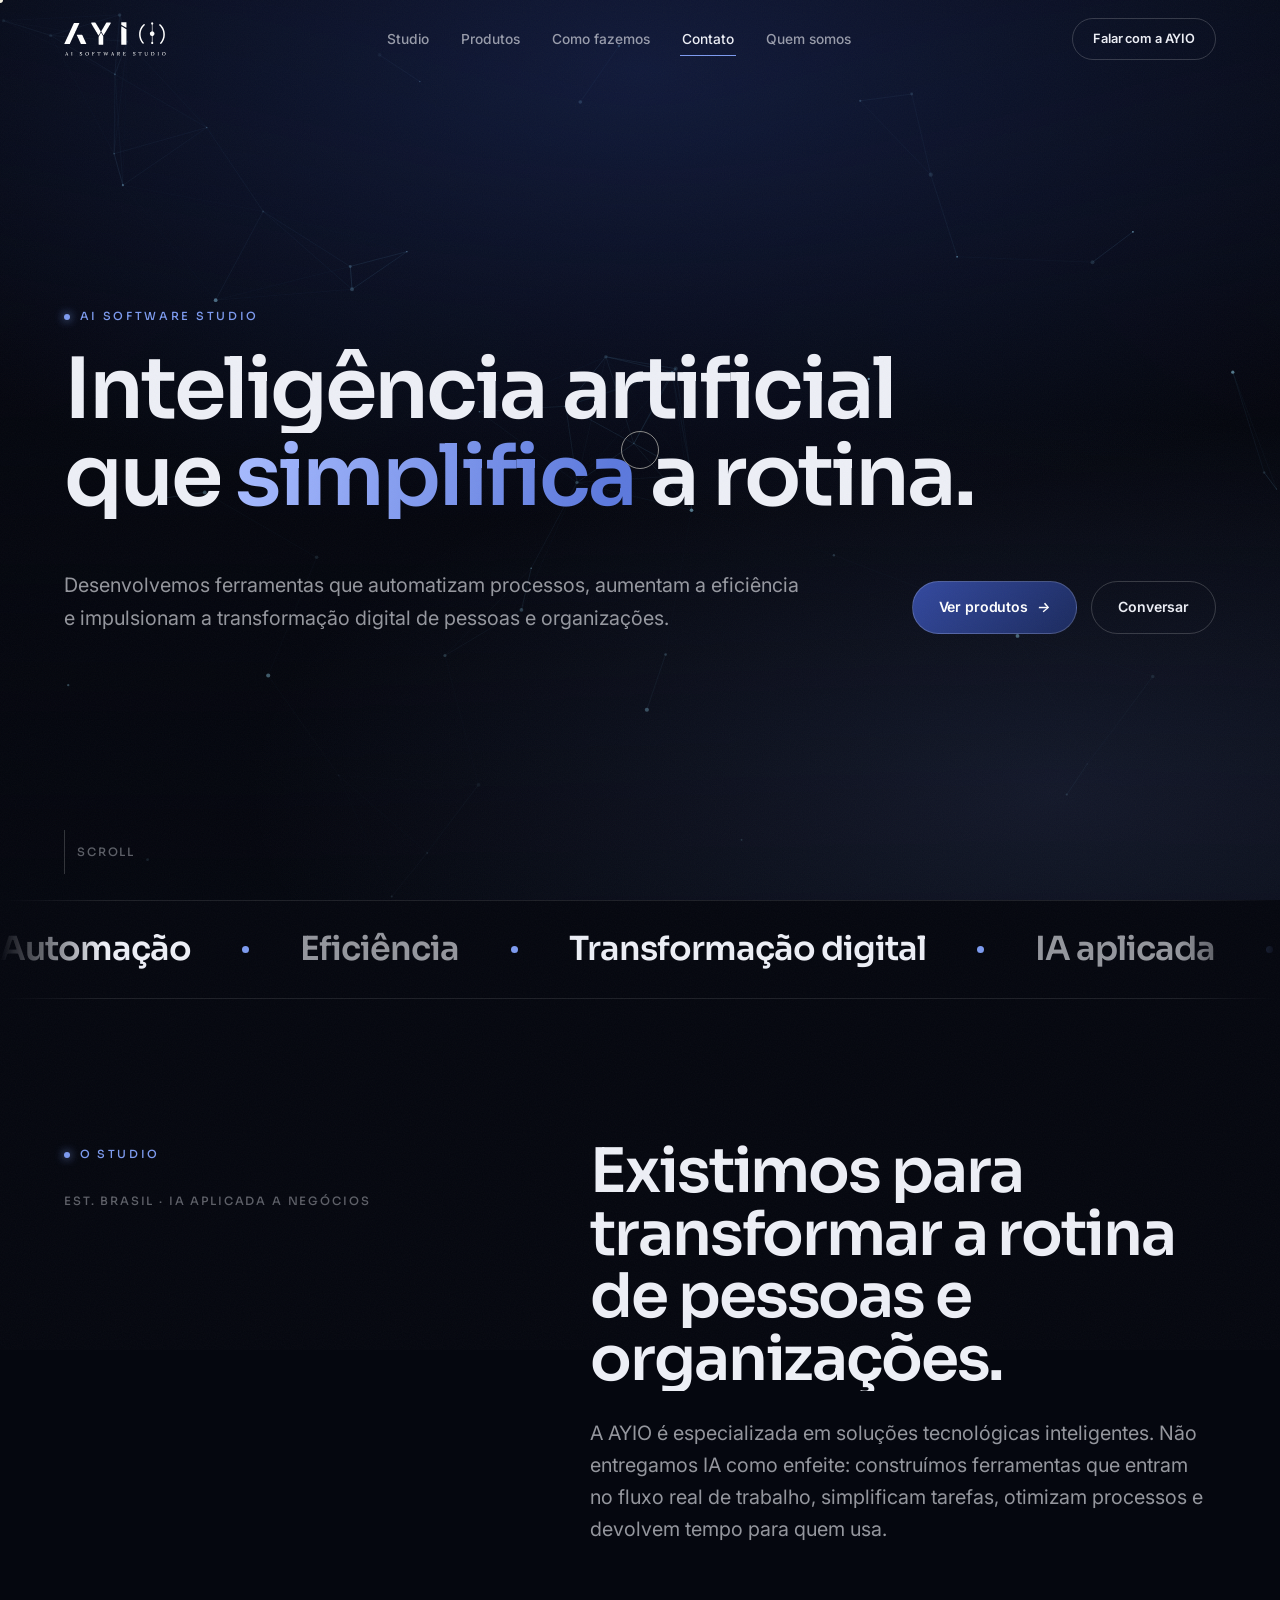
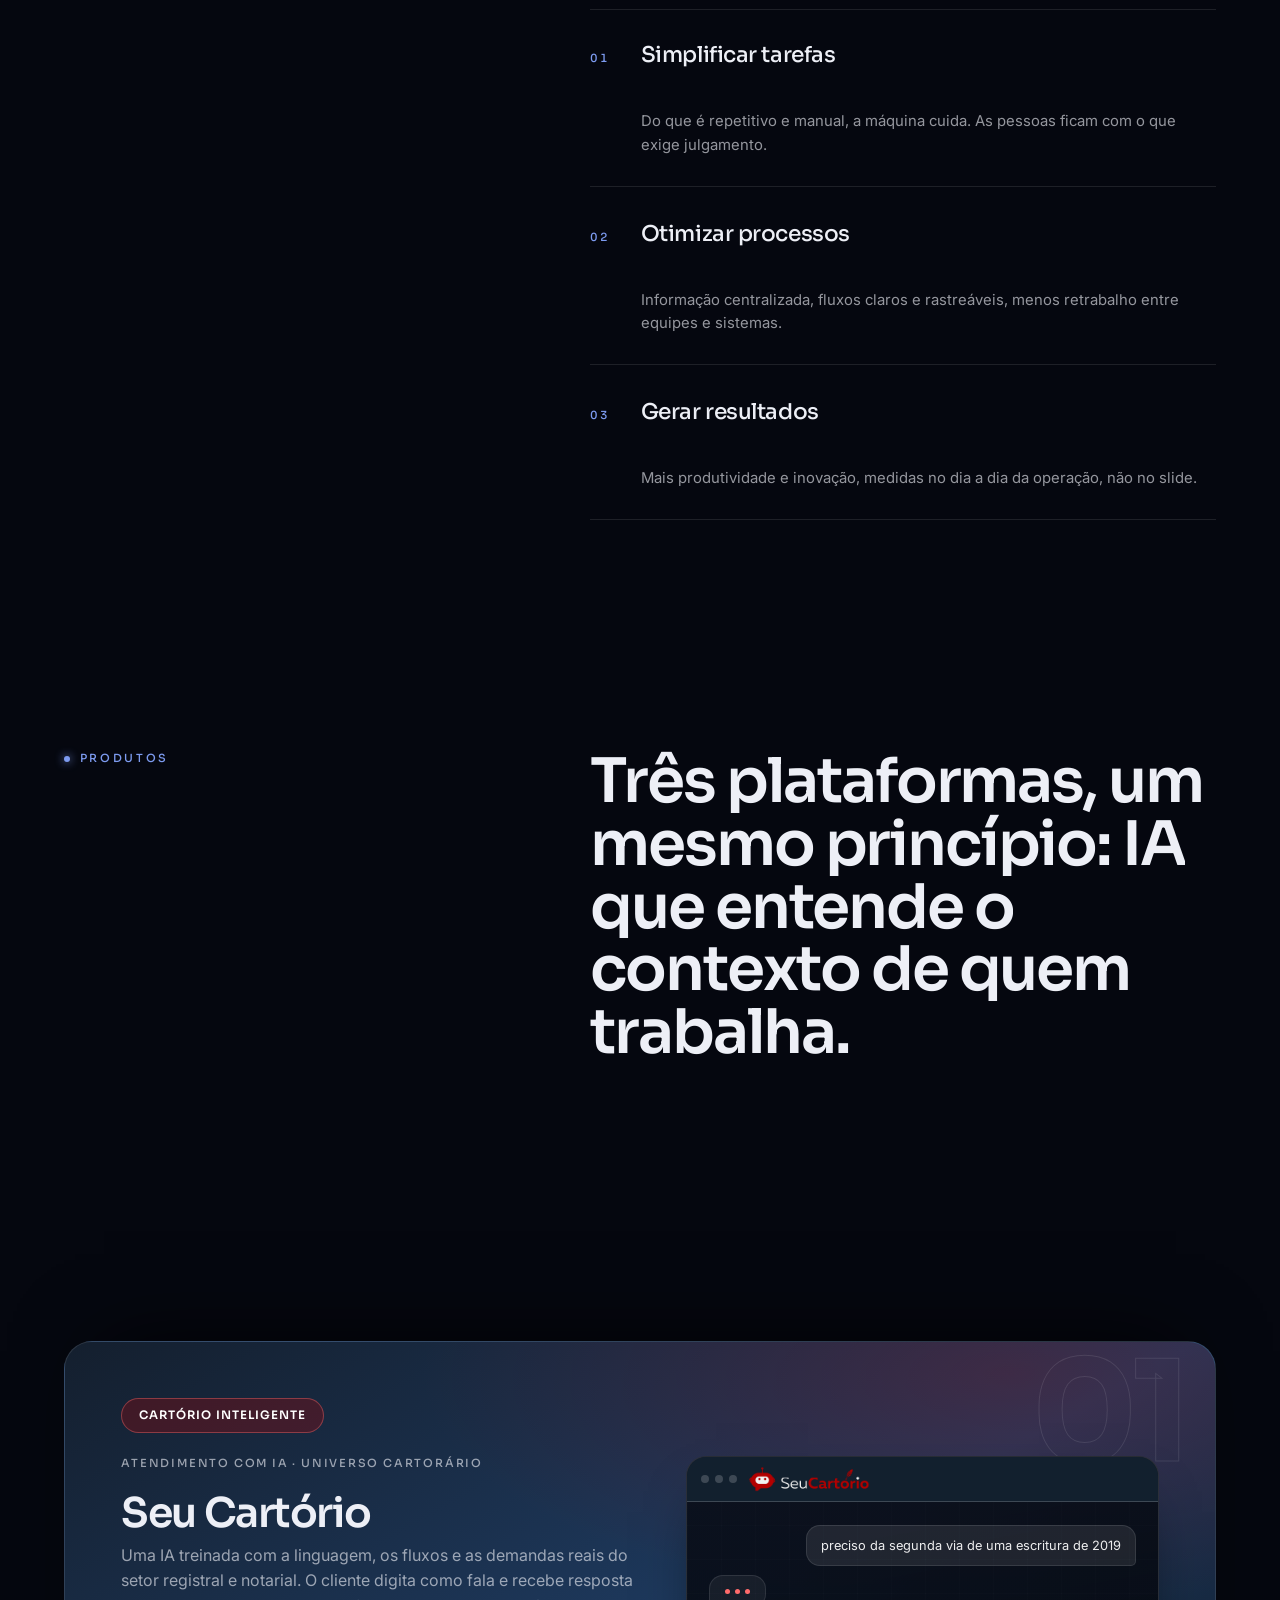
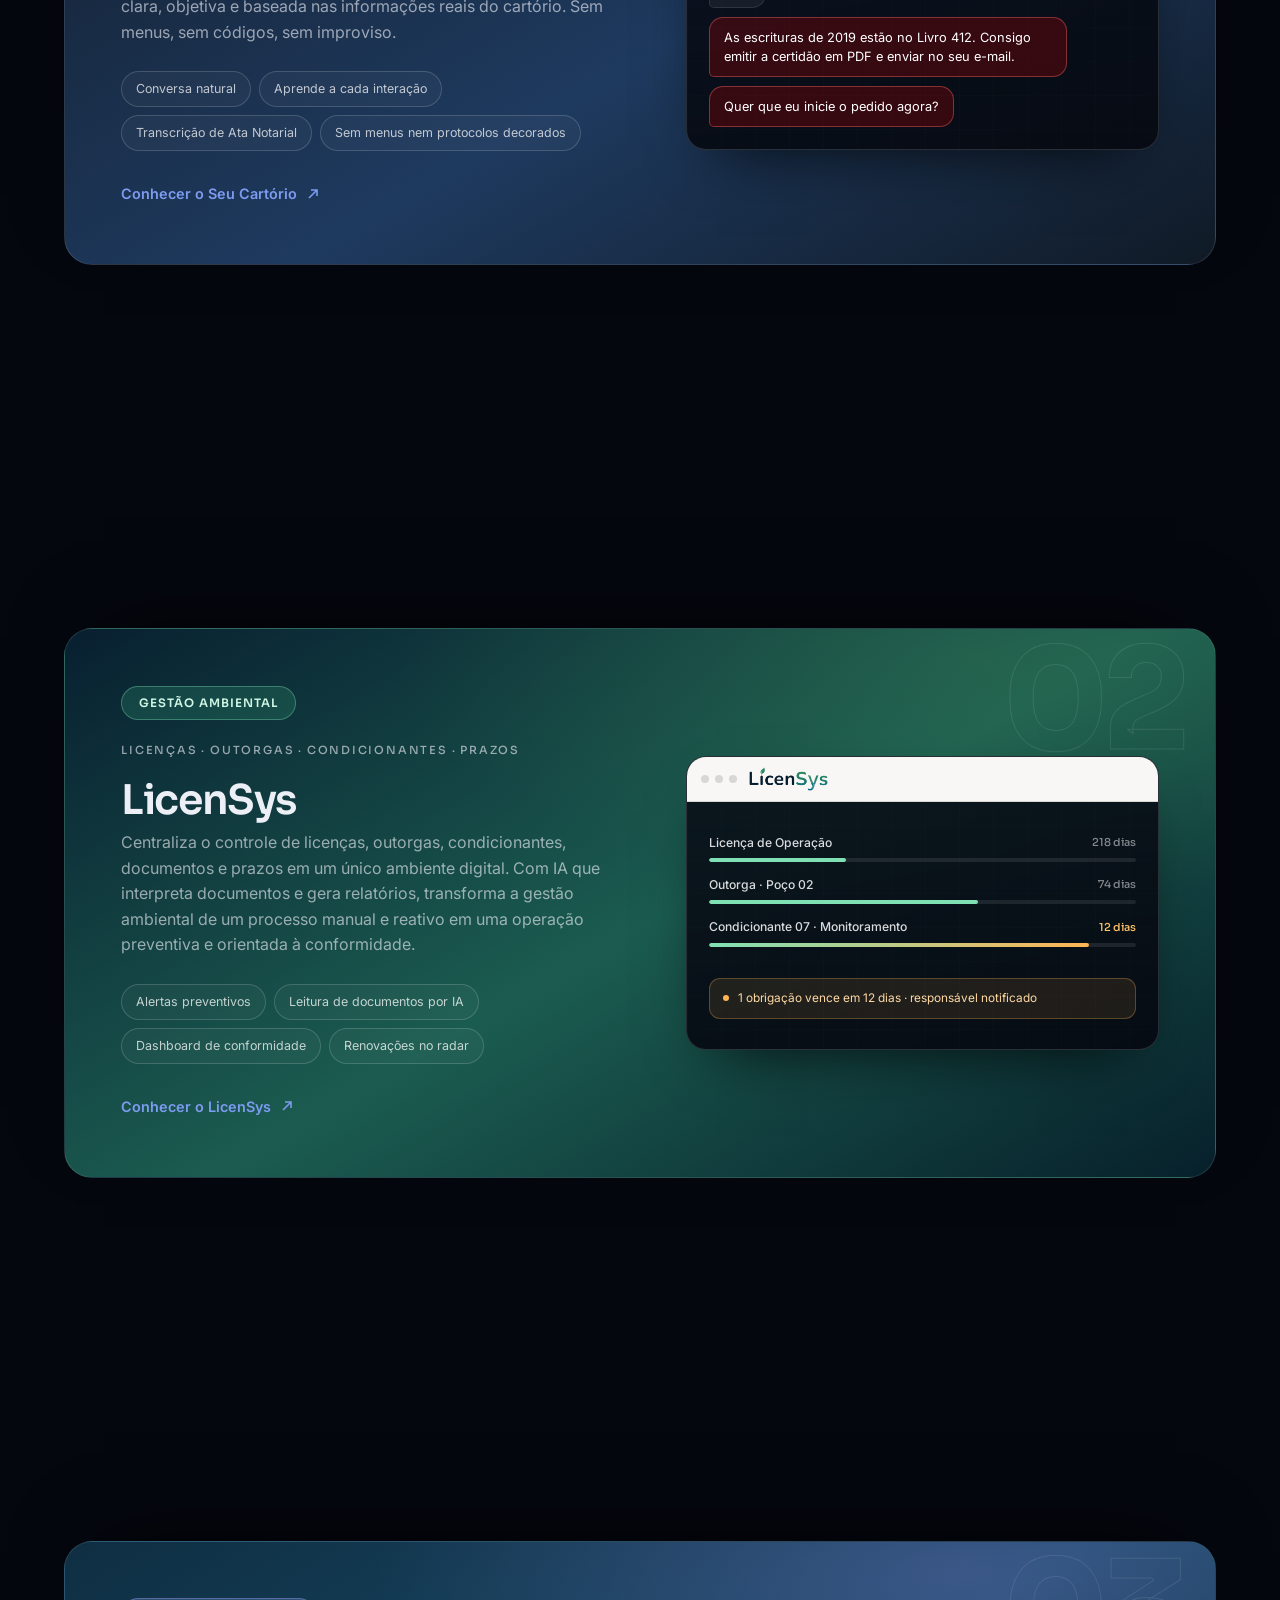
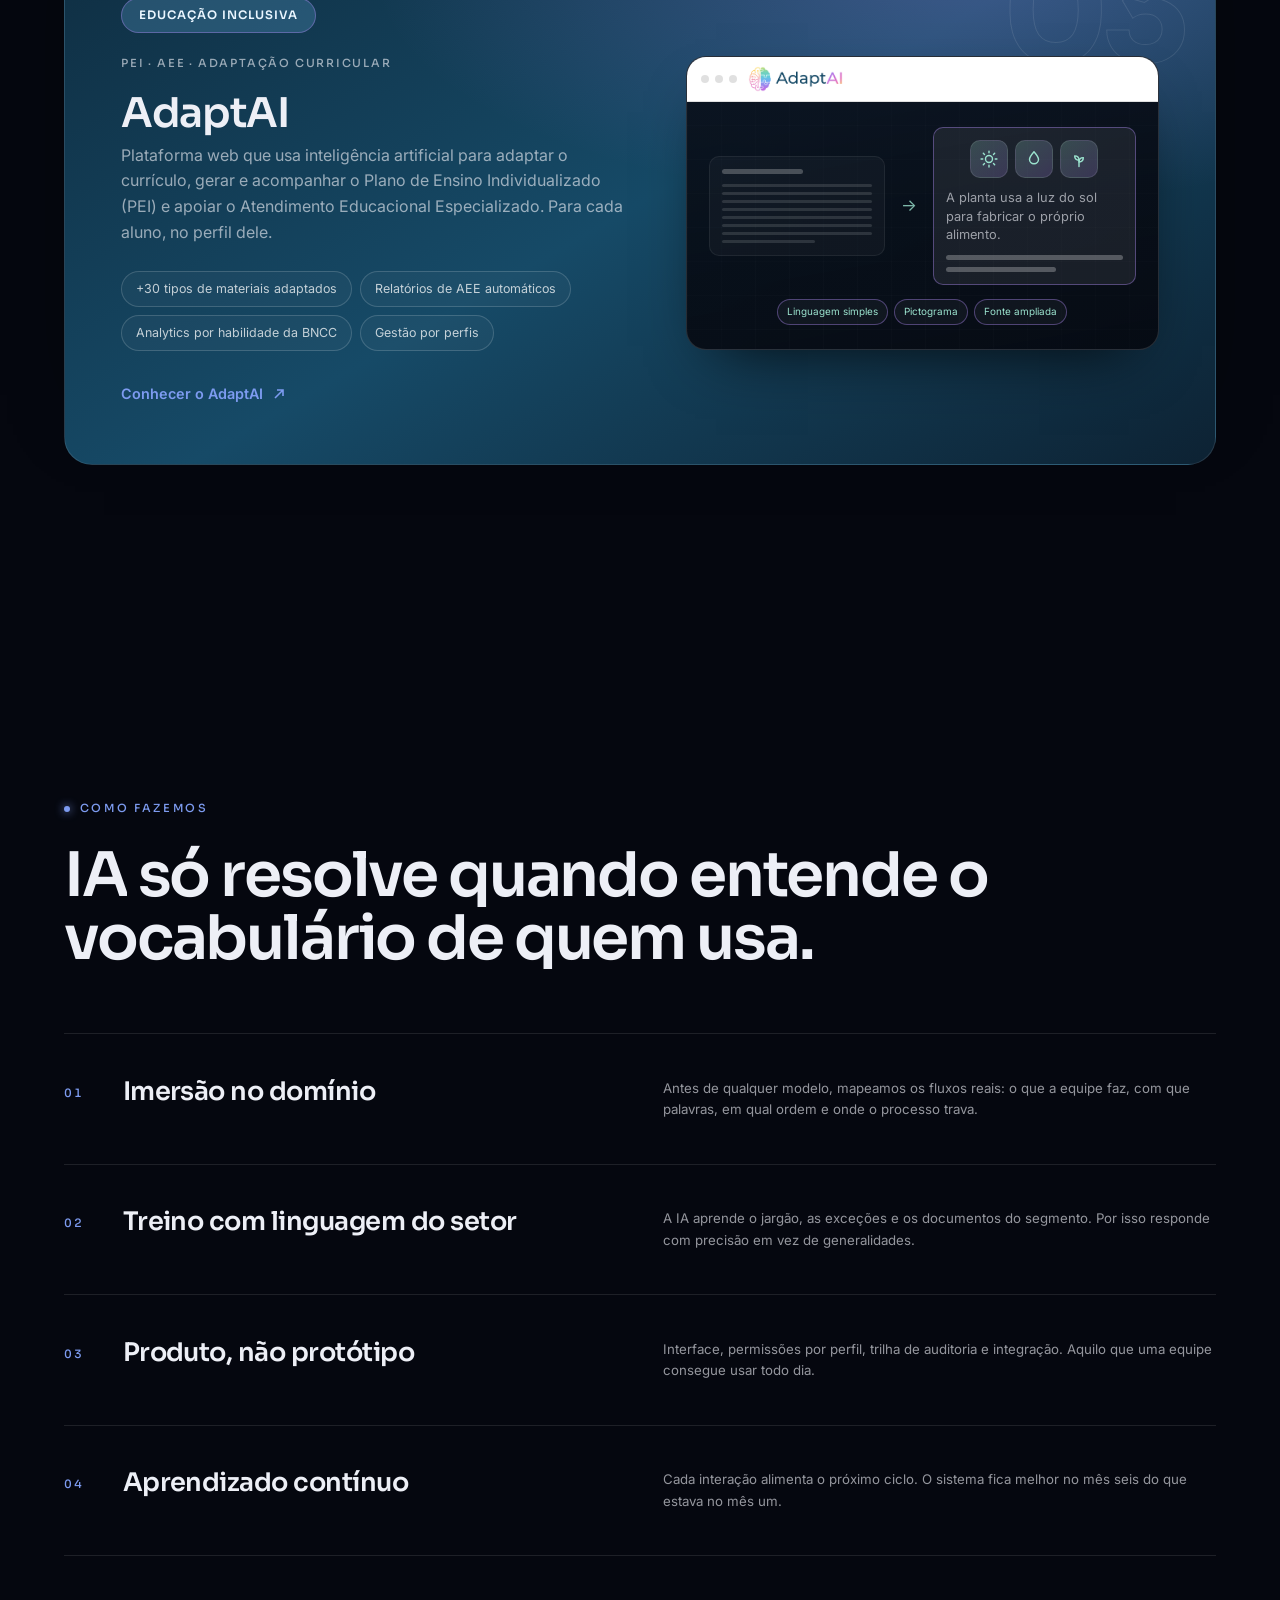
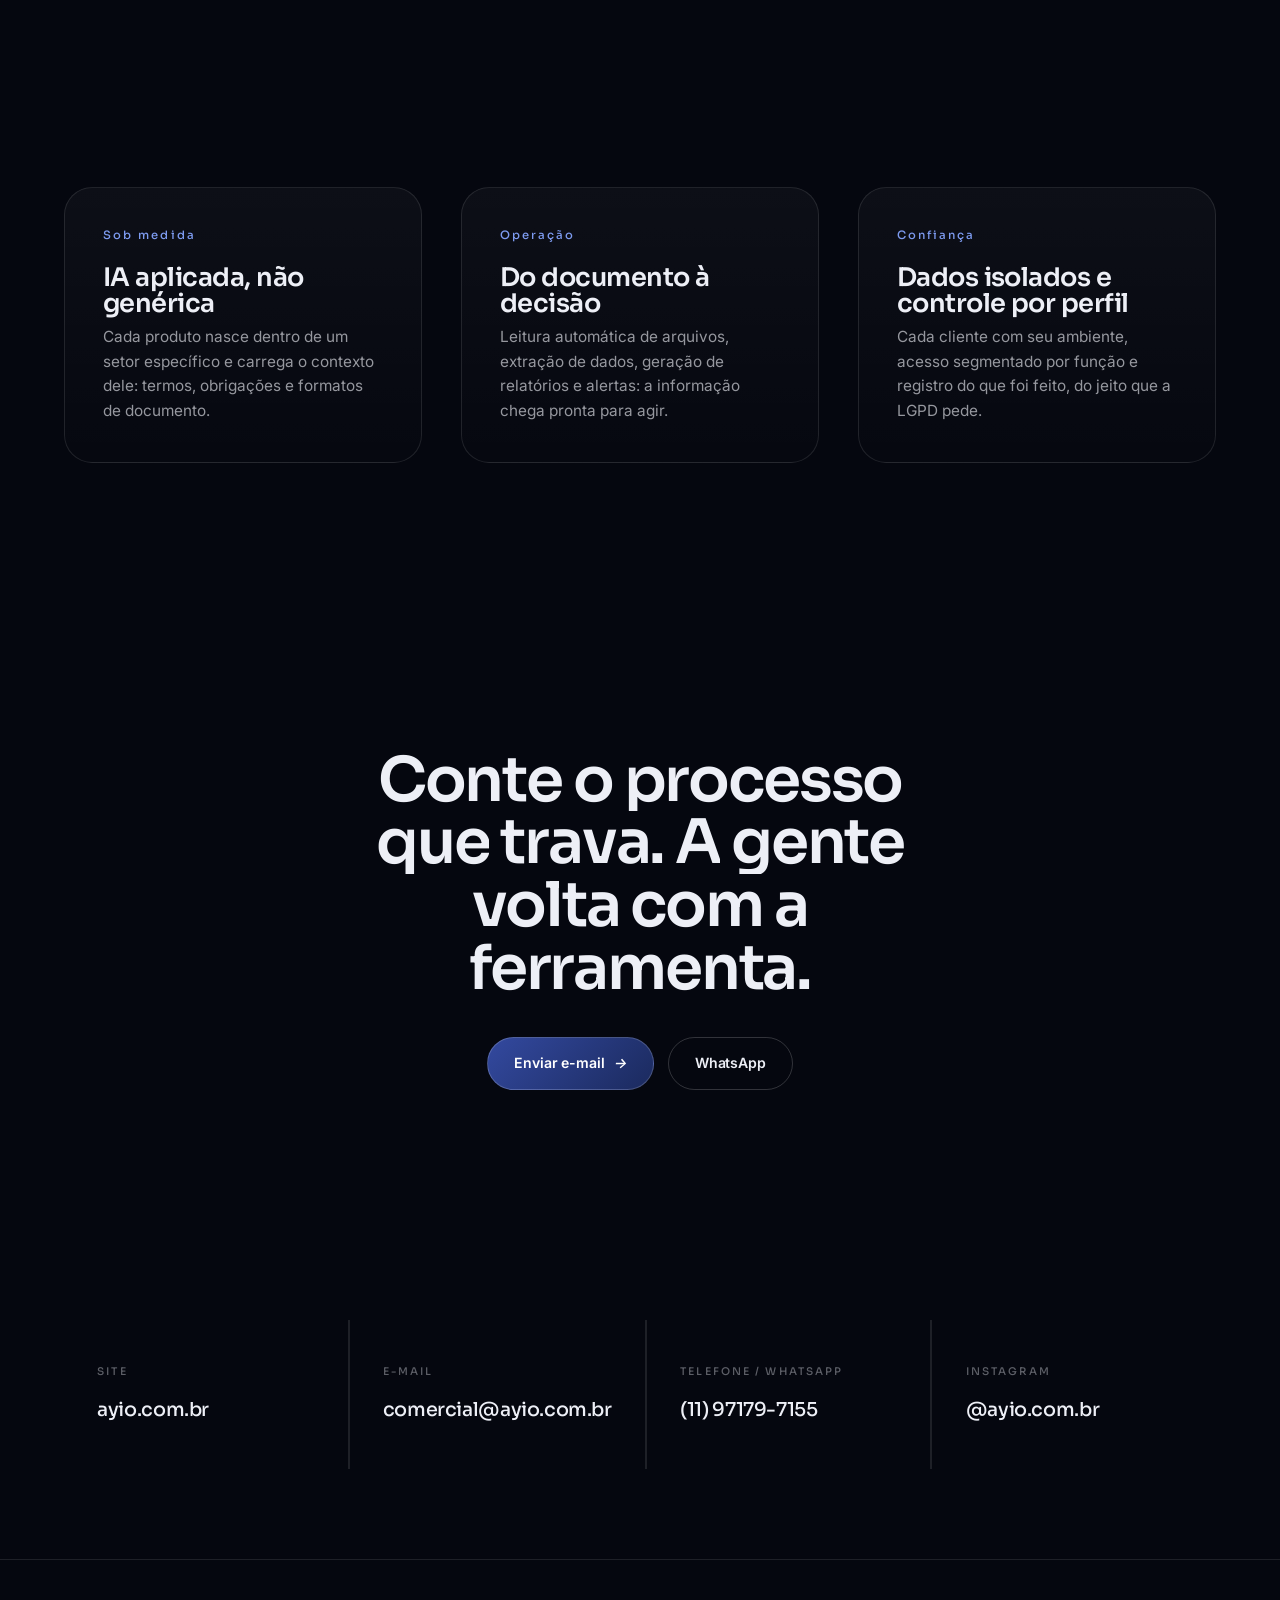
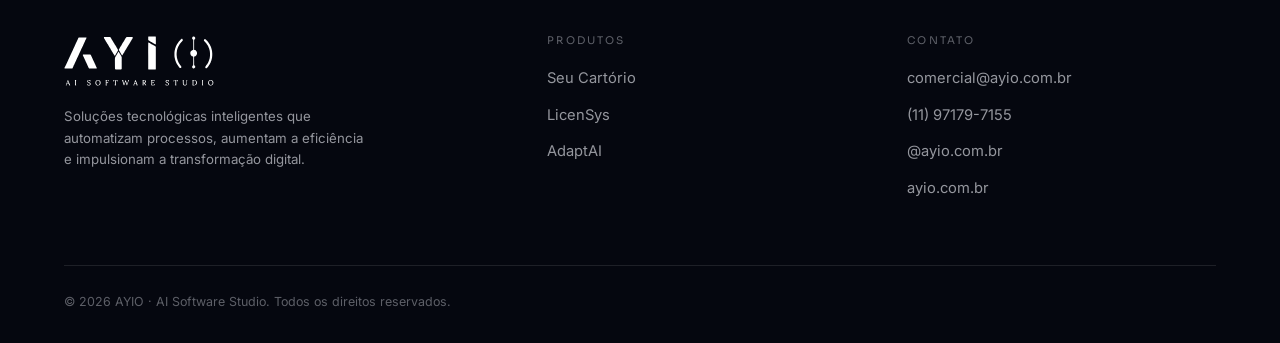
==== commit fa2a3d4e: "Logo vetorizado, novo favicon, ajuste dos contatos e vídeo do carimbo no Seu Cartório - Logo AYIO em" ====
--- a/index.html
+++ b/index.html
@@ -11,11 +11,13 @@
 <meta property="og:description" content="Inteligência artificial que simplifica tarefas, otimiza processos e gera resultados.">
 <meta property="og:image" content="assets/img/ayio-banner.jpg">
 <meta property="og:type" content="website">
-<link rel="icon" href="assets/brand/ayio-navy.png">
+<link rel="icon" href="favicon.ico" sizes="48x48">
+<link rel="icon" href="favicon.svg" type="image/svg+xml">
+<link rel="apple-touch-icon" href="apple-touch-icon.png">
 <link rel="preconnect" href="https://fonts.googleapis.com">
 <link rel="preconnect" href="https://fonts.gstatic.com" crossorigin>
 <link href="https://fonts.googleapis.com/css2?family=Sora:wght@400;500;600;700&family=Inter:wght@400;500;600&family=Poppins:wght@500;600&display=swap" rel="stylesheet">
-<link rel="stylesheet" href="assets/css/site.css?v=5">
+<link rel="stylesheet" href="assets/css/site.css?v=7">
 </head>
 <body>
 
@@ -24,7 +26,7 @@
 <!-- ============ NAV ============ -->
 <header class="nav">
   <a class="nav__logo" href="index.html" aria-label="AYIO, página inicial">
-    <img src="assets/brand/ayio-white.png" alt="AYIO · AI Software Studio">
+    <img src="assets/brand/ayio-white.svg" alt="AYIO · AI Software Studio">
   </a>
   <nav class="nav__links">
     <a href="#studio">Studio</a>
@@ -388,7 +390,7 @@
   <div class="wrap">
     <div class="footer__top">
       <div>
-        <img class="footer__logo" src="assets/brand/ayio-white.png" alt="AYIO · AI Software Studio">
+        <img class="footer__logo" src="assets/brand/ayio-white.svg" alt="AYIO · AI Software Studio">
         <p class="small" style="max-width:38ch">Soluções tecnológicas inteligentes que automatizam processos, aumentam a eficiência e impulsionam a transformação digital.</p>
       </div>
       <div>
--- a/assets/css/site.css
+++ b/assets/css/site.css
@@ -531,16 +531,18 @@
 @media(max-width:820px){.step{grid-template-columns:auto 1fr}.step p{grid-column:2}}
 
 /* ---------- Contato ---------- */
-.contact-grid{display:grid;grid-template-columns:repeat(4,1fr);gap:2px;background:var(--line)}
-@media(max-width:1100px){.contact-grid{grid-template-columns:repeat(2,1fr)}}
+/* cada coluna tem no mínimo a largura do próprio texto: o e-mail nunca quebra */
+.contact-grid{display:grid;grid-template-columns:repeat(4,minmax(max-content,1fr));gap:2px;background:var(--line)}
+@media(max-width:1100px){.contact-grid{grid-template-columns:repeat(2,minmax(max-content,1fr))}}
 @media(max-width:820px){.contact-grid{grid-template-columns:1fr}}
 .contact-cell{
-  background:var(--ink);padding:clamp(24px,3vw,40px);
+  background:var(--ink);padding:clamp(30px,3.4vw,52px) clamp(24px,2.6vw,44px);
+  display:flex;flex-direction:column;justify-content:center;
   transition:background .5s var(--ease);
 }
 .contact-cell:hover{background:var(--surface)}
-.contact-cell .k{font-family:var(--display);font-weight:500;font-size:.66rem;letter-spacing:.2em;text-transform:uppercase;color:var(--text-faint);display:block;margin-bottom:12px}
-.contact-cell .v{font-family:var(--display);font-size:clamp(1rem,1.7vw,1.3rem);font-weight:500;letter-spacing:-.02em;word-break:break-word}
+.contact-cell .k{font-family:var(--display);font-weight:500;font-size:.66rem;letter-spacing:.2em;text-transform:uppercase;color:var(--text-faint);display:block;margin-bottom:14px}
+.contact-cell .v{font-family:var(--display);font-size:clamp(1rem,1.5vw,1.2rem);font-weight:500;letter-spacing:-.02em;white-space:nowrap}
 .contact-cell a.v:hover{color:var(--accent)}
 
 /* Retrato emoldurado (Quem somos) */
@@ -755,10 +757,11 @@
           mask-image:radial-gradient(closest-side,#000 40%,transparent 100%);
 }
 /* Fundo não-preto (ex.: tint--sc): o screen clareia as sombras e lava o vídeo, então mistura normal + miolo maior */
+.split-video--solid{width:min(100%,470px)}
 .split-video--solid video{
-  mix-blend-mode:normal;filter:contrast(1.12) saturate(1.1);
-  -webkit-mask-image:radial-gradient(closest-side,#000 58%,transparent 100%);
-          mask-image:radial-gradient(closest-side,#000 58%,transparent 100%);
+  mix-blend-mode:normal;filter:brightness(.9) saturate(1.05);
+  -webkit-mask-image:radial-gradient(closest-side,#000 66%,transparent 100%);
+          mask-image:radial-gradient(closest-side,#000 66%,transparent 100%);
 }
 @media(max-width:900px){.split-video{width:min(80%,320px);margin:0 auto clamp(20px,5vw,32px)}}
 @media(prefers-reduced-motion:reduce){.split-video{display:none}}
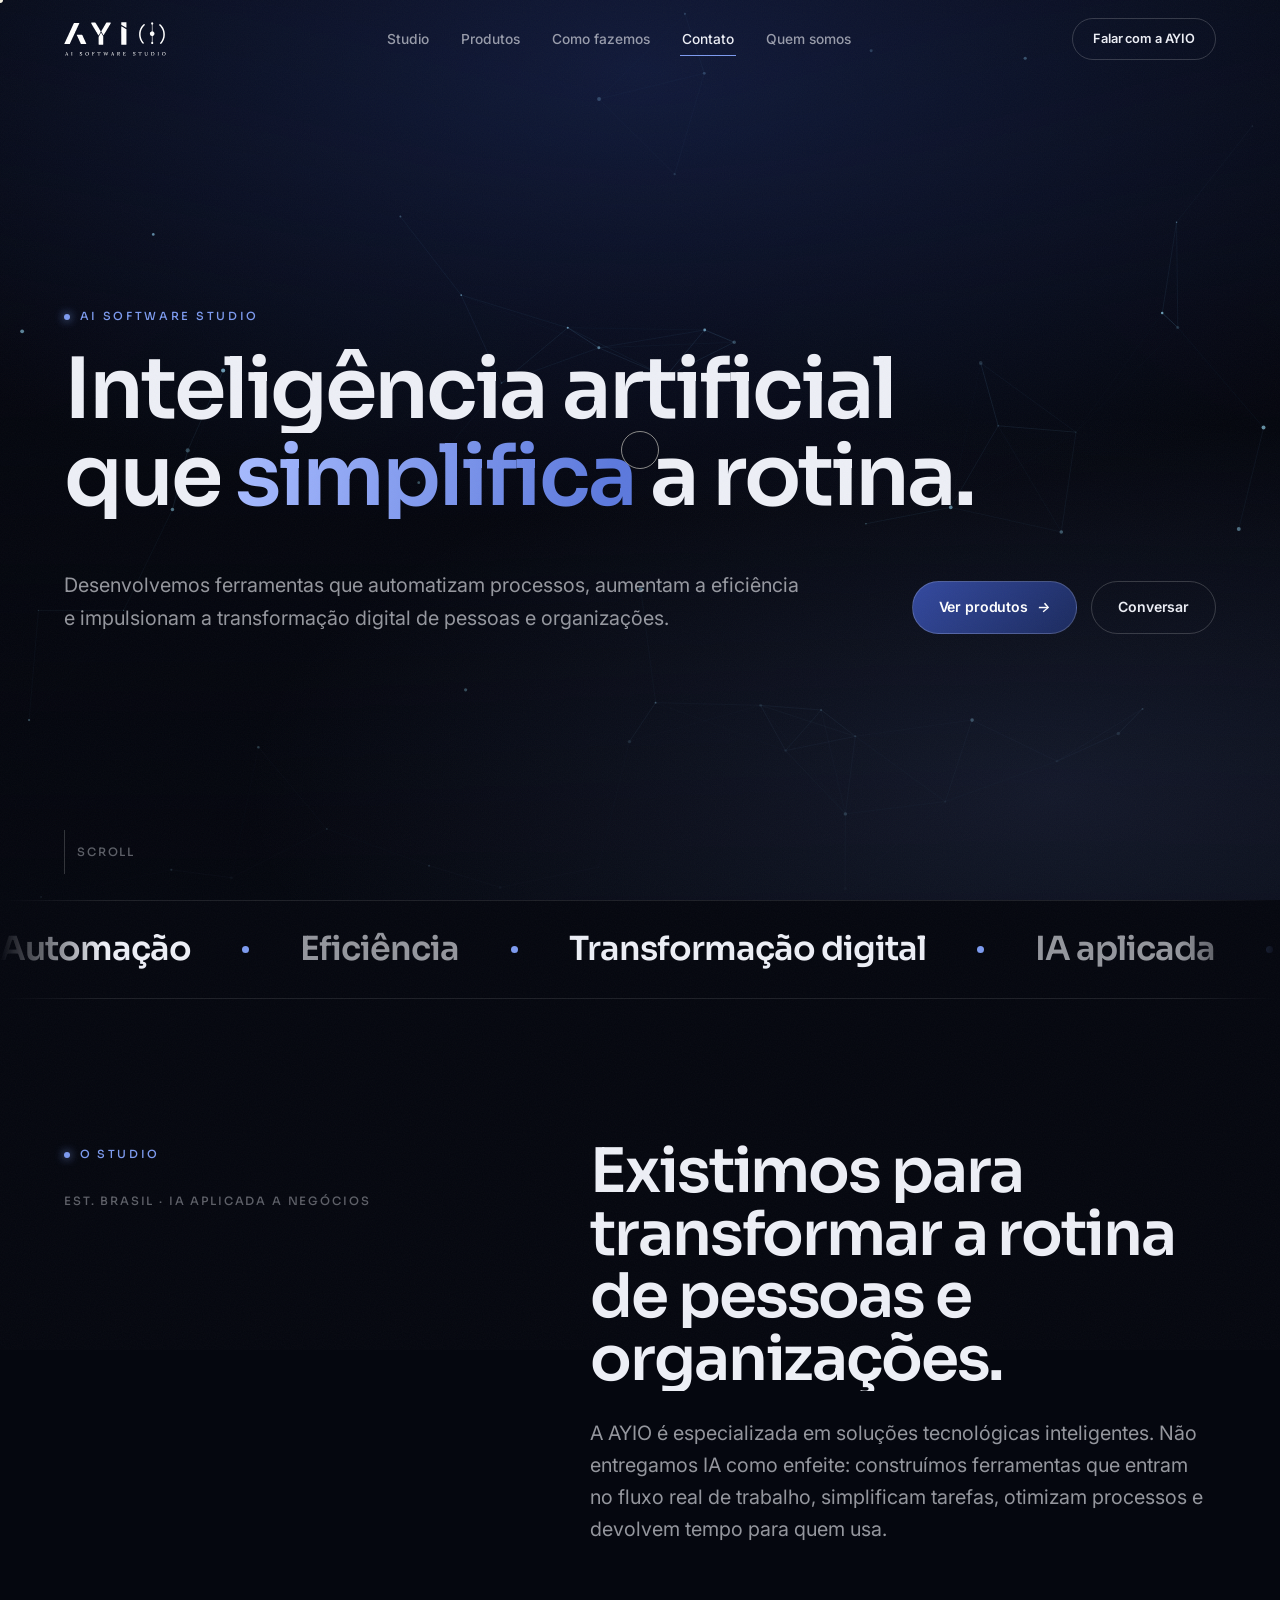
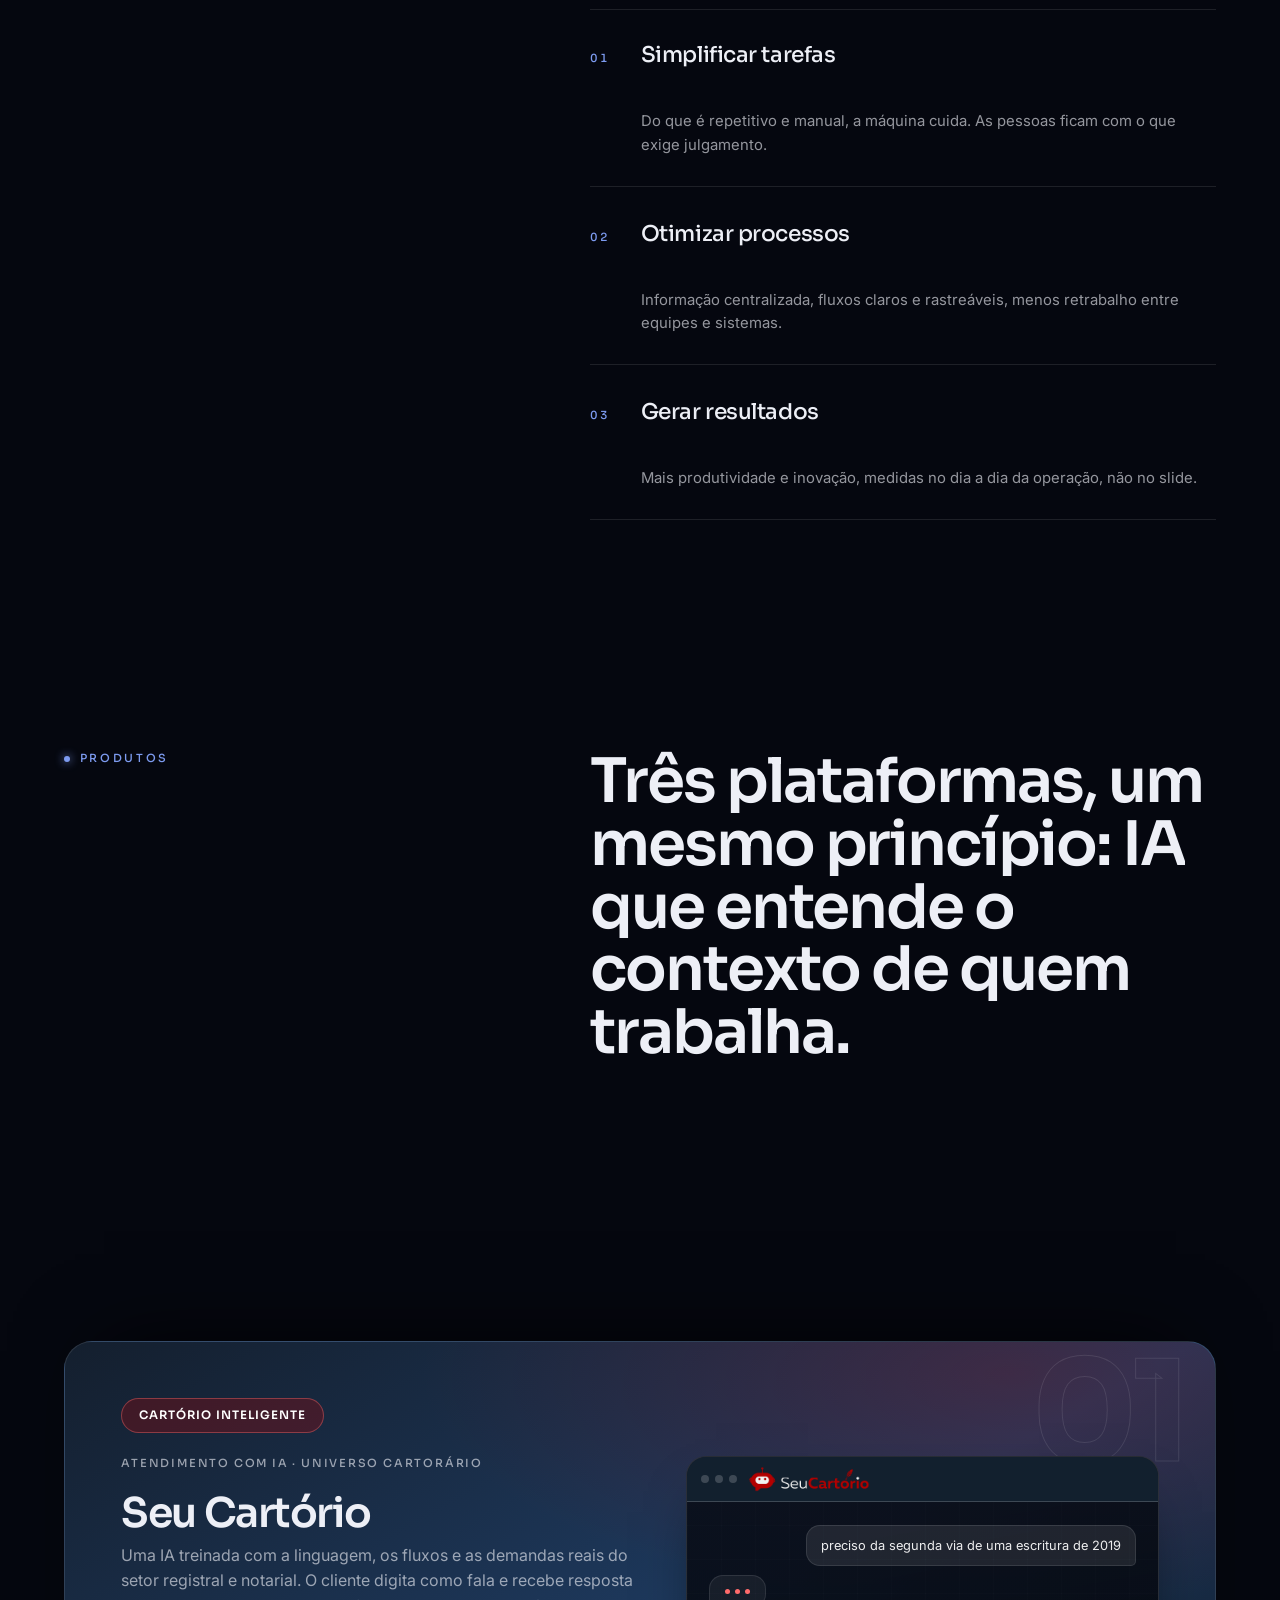
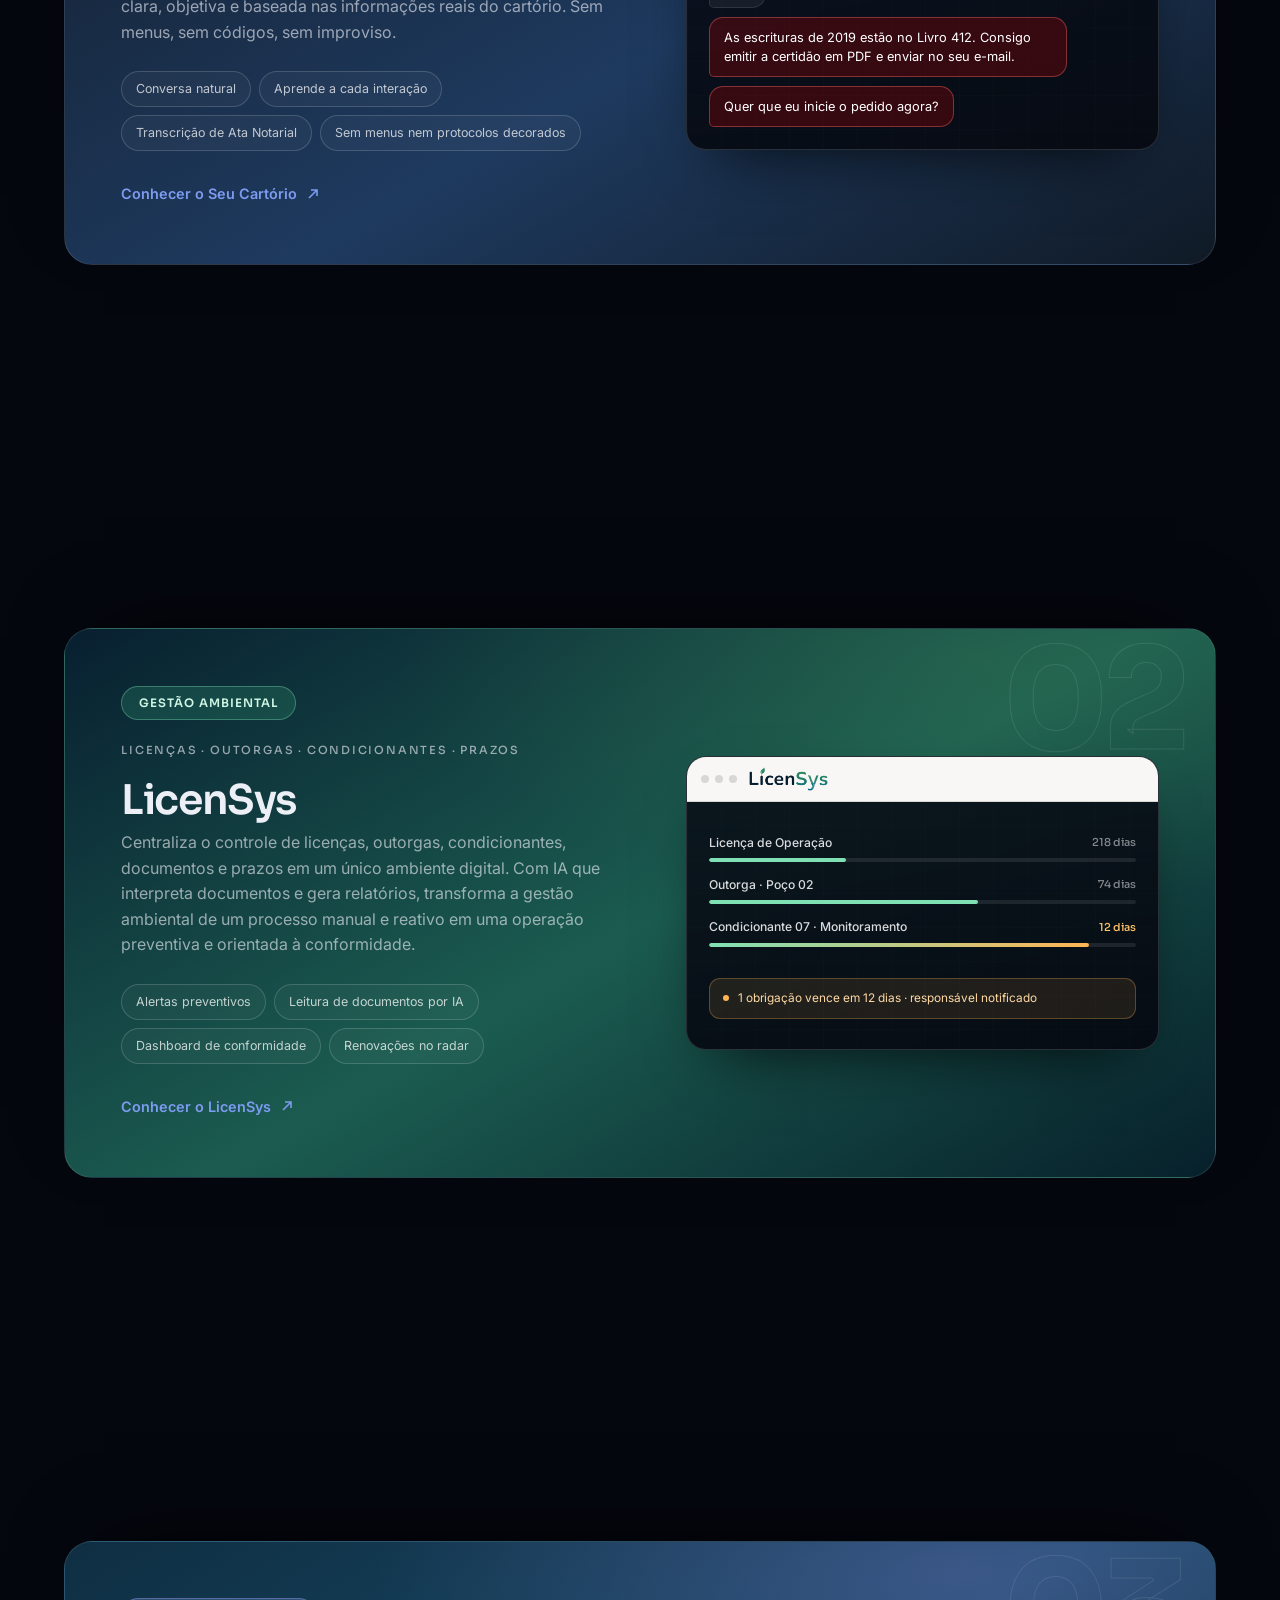
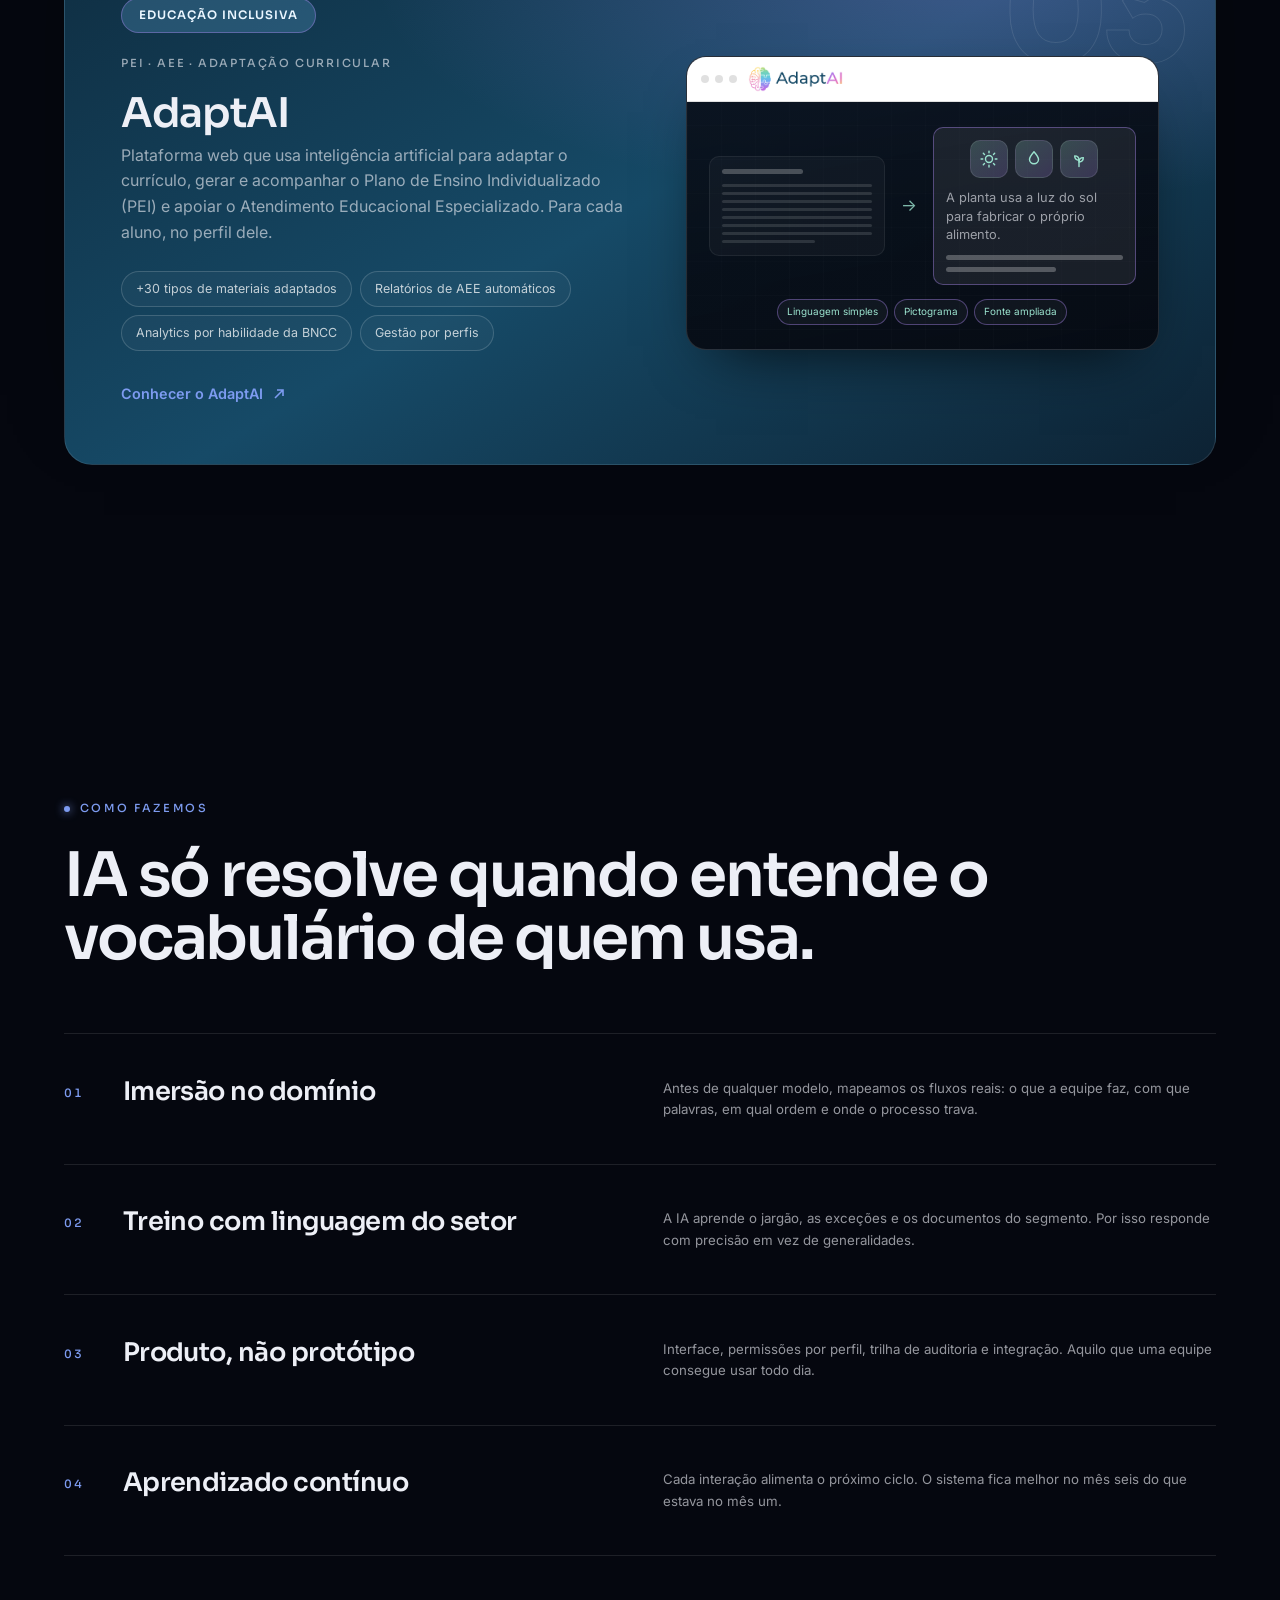
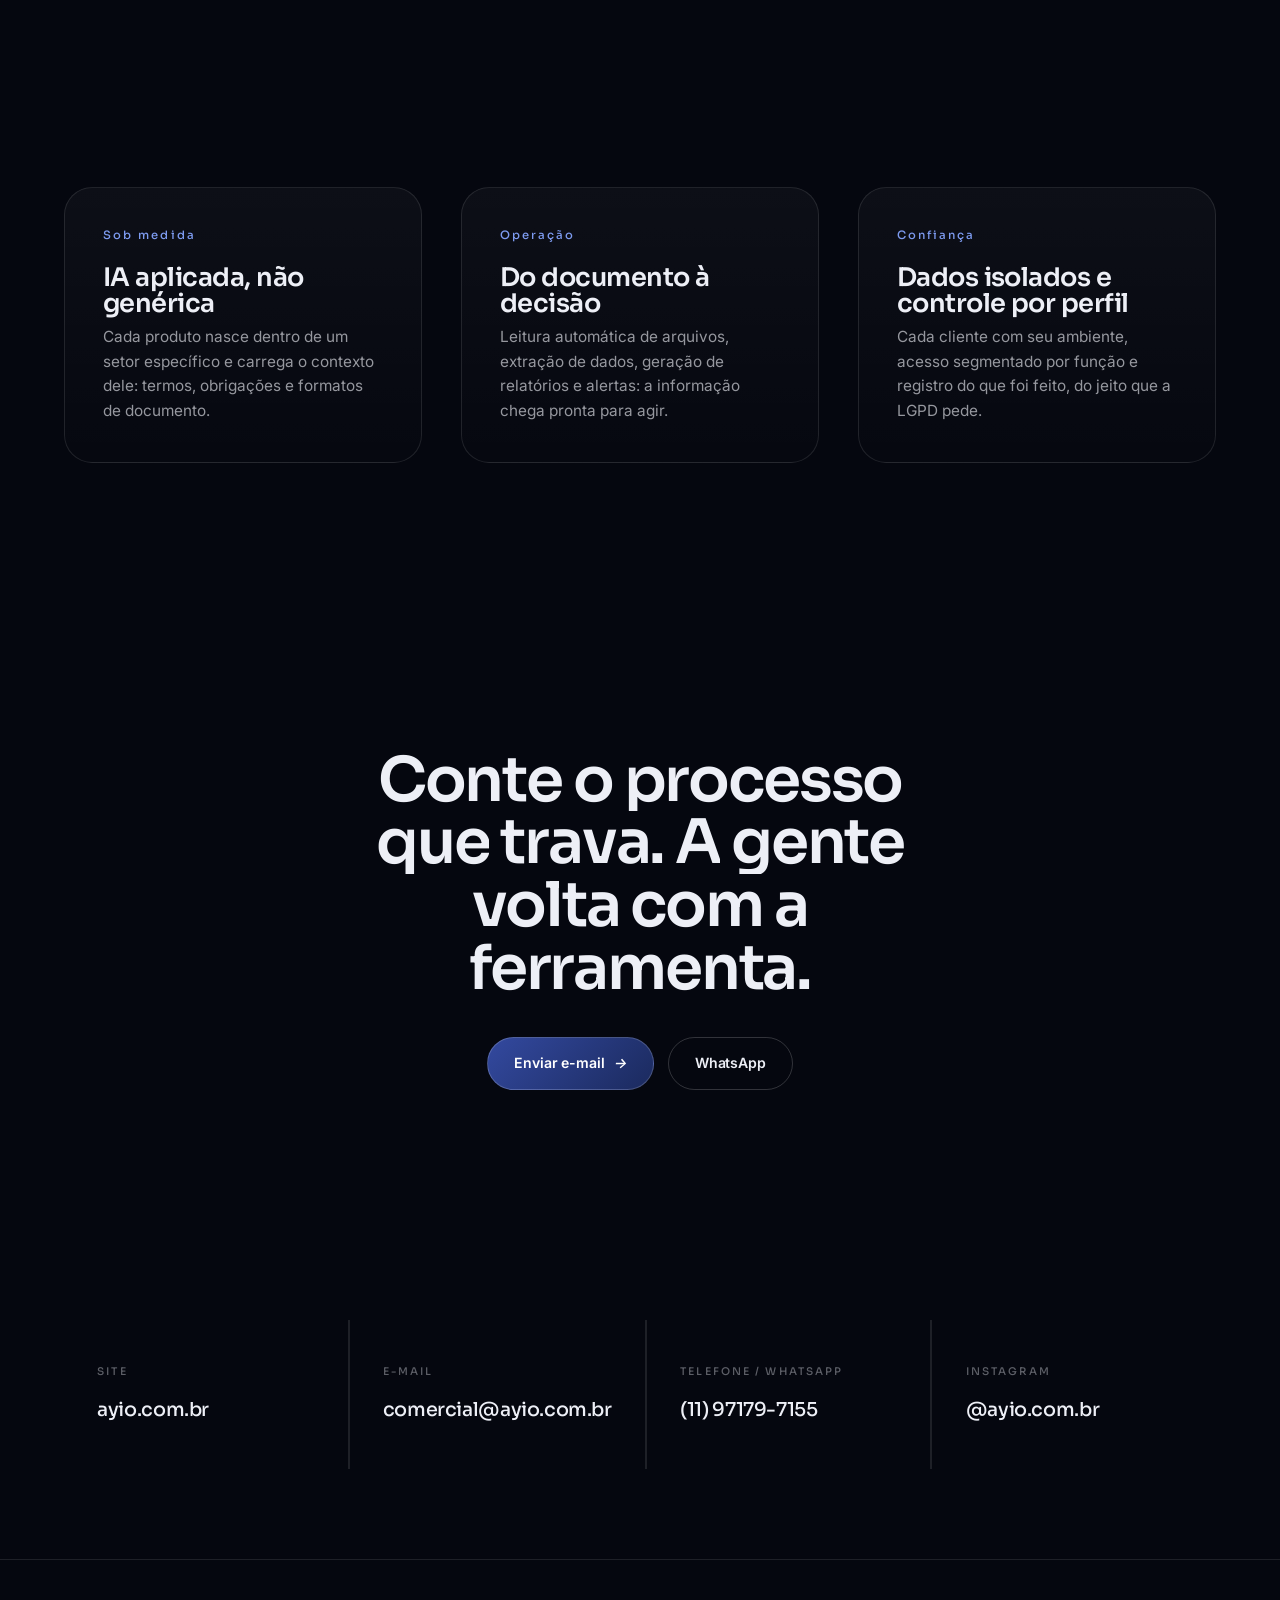
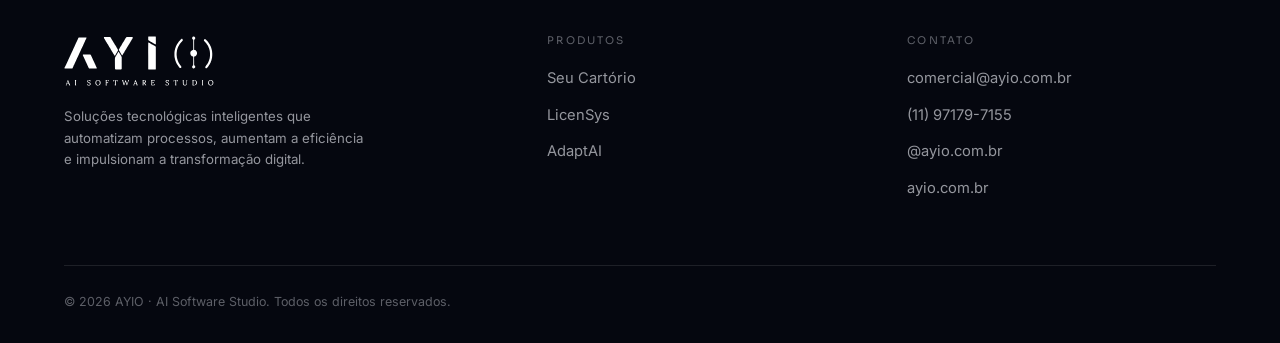
==== commit 4dec8953: "Mostra a tela inicial dos três produtos numa janela de app O painel só aparecia na LicenSys, numa mo" ====
--- a/index.html
+++ b/index.html
@@ -17,7 +17,7 @@
 <link rel="preconnect" href="https://fonts.googleapis.com">
 <link rel="preconnect" href="https://fonts.gstatic.com" crossorigin>
 <link href="https://fonts.googleapis.com/css2?family=Sora:wght@400;500;600;700&family=Inter:wght@400;500;600&family=Poppins:wght@500;600&display=swap" rel="stylesheet">
-<link rel="stylesheet" href="assets/css/site.css?v=7">
+<link rel="stylesheet" href="assets/css/site.css?v=8">
 </head>
 <body>
 
--- a/assets/css/site.css
+++ b/assets/css/site.css
@@ -294,6 +294,105 @@
 .js .media.in img{transform:scale(1)}
 .media--frame{border:1px solid var(--line);padding:10px}
 .media--frame img{border-radius:14px}
+
+/* ---------- Captura de tela dos produtos ----------
+   A tela de um produto é uma imagem densa e clara caindo dentro de uma
+   página escura: sem moldura ela flutua e o olho não sabe onde começa o
+   software. A janela resolve isso — barra, cantos e sombra dizem "isto é
+   a tela real do sistema" antes de qualquer legenda. O accent da seção
+   pinta o halo, então cada produto herda a própria cor. */
+.appshot{margin:0}
+.appshot__win{
+  position:relative;border-radius:18px;overflow:hidden;
+  border:1px solid var(--line-strong);
+  background:linear-gradient(180deg,var(--surface-2),var(--surface));
+  box-shadow:0 1px 0 rgba(255,255,255,.06) inset,
+             0 30px 70px -30px rgba(0,0,0,.85),
+             0 0 0 1px rgba(0,0,0,.4);
+  transition:transform .6s var(--ease),box-shadow .6s var(--ease)
+}
+.appshot__win::after{
+  content:'';position:absolute;inset:-1px;border-radius:inherit;pointer-events:none;
+  box-shadow:0 0 90px -20px var(--glow);opacity:.9;transition:opacity .6s var(--ease)
+}
+.appshot__bar{
+  display:flex;align-items:center;gap:12px;
+  padding:11px 16px;border-bottom:1px solid var(--line);
+  background:rgba(255,255,255,.035)
+}
+.appshot__dots{display:flex;gap:6px;flex:0 0 auto}
+.appshot__dots i{width:9px;height:9px;border-radius:50%;background:rgba(255,255,255,.18)}
+.appshot__tag{
+  font-family:var(--display);font-weight:500;
+  font-size:11px;letter-spacing:.14em;text-transform:uppercase;
+  color:var(--text-faint);white-space:nowrap;overflow:hidden;text-overflow:ellipsis
+}
+.appshot__view{
+  display:block;width:100%;position:relative;padding:0;border:0;
+  background:var(--ink-2);cursor:zoom-in;line-height:0
+}
+.appshot__view img{width:100%;height:auto}
+.appshot__hint{
+  position:absolute;right:14px;bottom:14px;z-index:2;
+  display:inline-flex;align-items:center;gap:7px;
+  padding:8px 14px;border-radius:999px;
+  border:1px solid var(--fill-edge);background:rgba(5,7,15,.72);
+  backdrop-filter:blur(10px);
+  font-size:12px;letter-spacing:.02em;color:var(--text);
+  opacity:0;transform:translateY(6px);transition:opacity .35s var(--ease),transform .35s var(--ease)
+}
+.appshot__hint::before{content:'⤢';font-size:13px;line-height:1}
+.appshot__view:hover .appshot__hint,
+.appshot__view:focus-visible .appshot__hint{opacity:1;transform:none}
+.appshot__win:hover{transform:translateY(-4px)}
+.appshot__win:hover::after{opacity:1}
+.appshot__cap{
+  margin-top:18px;max-width:78ch;
+  font-size:clamp(13px,1.05vw,14.5px);line-height:1.65;color:var(--text-dim)
+}
+.appshot__cap b{color:var(--text);font-weight:600}
+@media(max-width:700px){
+  .appshot__win{border-radius:14px}
+  .appshot__bar{padding:8px 11px}
+  .appshot__tag{font-size:9.5px;letter-spacing:.1em}
+  /* No celular a tela do produto cabe em ~350px e nenhum rótulo é legível:
+     a pílula fica visível o tempo todo, porque ampliar deixa de ser um extra
+     e passa a ser a única forma de ler a captura. */
+  .appshot__hint{opacity:1;transform:none;right:8px;bottom:8px;padding:5px 10px;font-size:10.5px;gap:5px}
+}
+
+/* Lightbox — a captura a 100%, sem a página competindo por atenção */
+.lightbox{
+  position:fixed;inset:0;z-index:1000;display:flex;align-items:center;justify-content:center;
+  padding:clamp(16px,4vw,48px);
+  background:rgba(3,5,12,.9);backdrop-filter:blur(14px);
+  opacity:0;pointer-events:none;transition:opacity .35s var(--ease)
+}
+.lightbox.open{opacity:1;pointer-events:auto}
+.lightbox img{
+  max-width:100%;max-height:100%;width:auto;border-radius:12px;
+  border:1px solid var(--line-strong);box-shadow:0 40px 90px -30px rgba(0,0,0,.9);
+  transform:scale(.97);transition:transform .35s var(--ease)
+}
+.lightbox.open img{transform:none}
+.lightbox__close{
+  position:absolute;top:clamp(12px,2.4vw,26px);right:clamp(12px,2.4vw,26px);
+  width:42px;height:42px;border-radius:50%;
+  border:1px solid var(--line-strong);background:rgba(255,255,255,.06);
+  color:var(--text);font-size:19px;line-height:1;
+  display:flex;align-items:center;justify-content:center;
+  transition:background .3s var(--ease),transform .3s var(--ease)
+}
+.lightbox__close:hover{background:rgba(255,255,255,.14);transform:rotate(90deg)}
+/* Numa tela estreita, caber inteira é o mesmo que continuar ilegível: aqui a
+   imagem vai para uma largura de leitura e quem quiser lê arrastando. */
+@media(max-width:700px){
+  /* flex-start nos dois eixos: com justify-content:center o que transborda
+     à esquerda fica inalcançável pelo scroll. */
+  .lightbox{align-items:flex-start;justify-content:flex-start;overflow:auto;padding:56px 12px 24px;-webkit-overflow-scrolling:touch}
+  .lightbox img{max-width:none;max-height:none;width:860px}
+  .lightbox__close{position:fixed}
+}
 
 /* ---------- Marquee ---------- */
 .marquee{
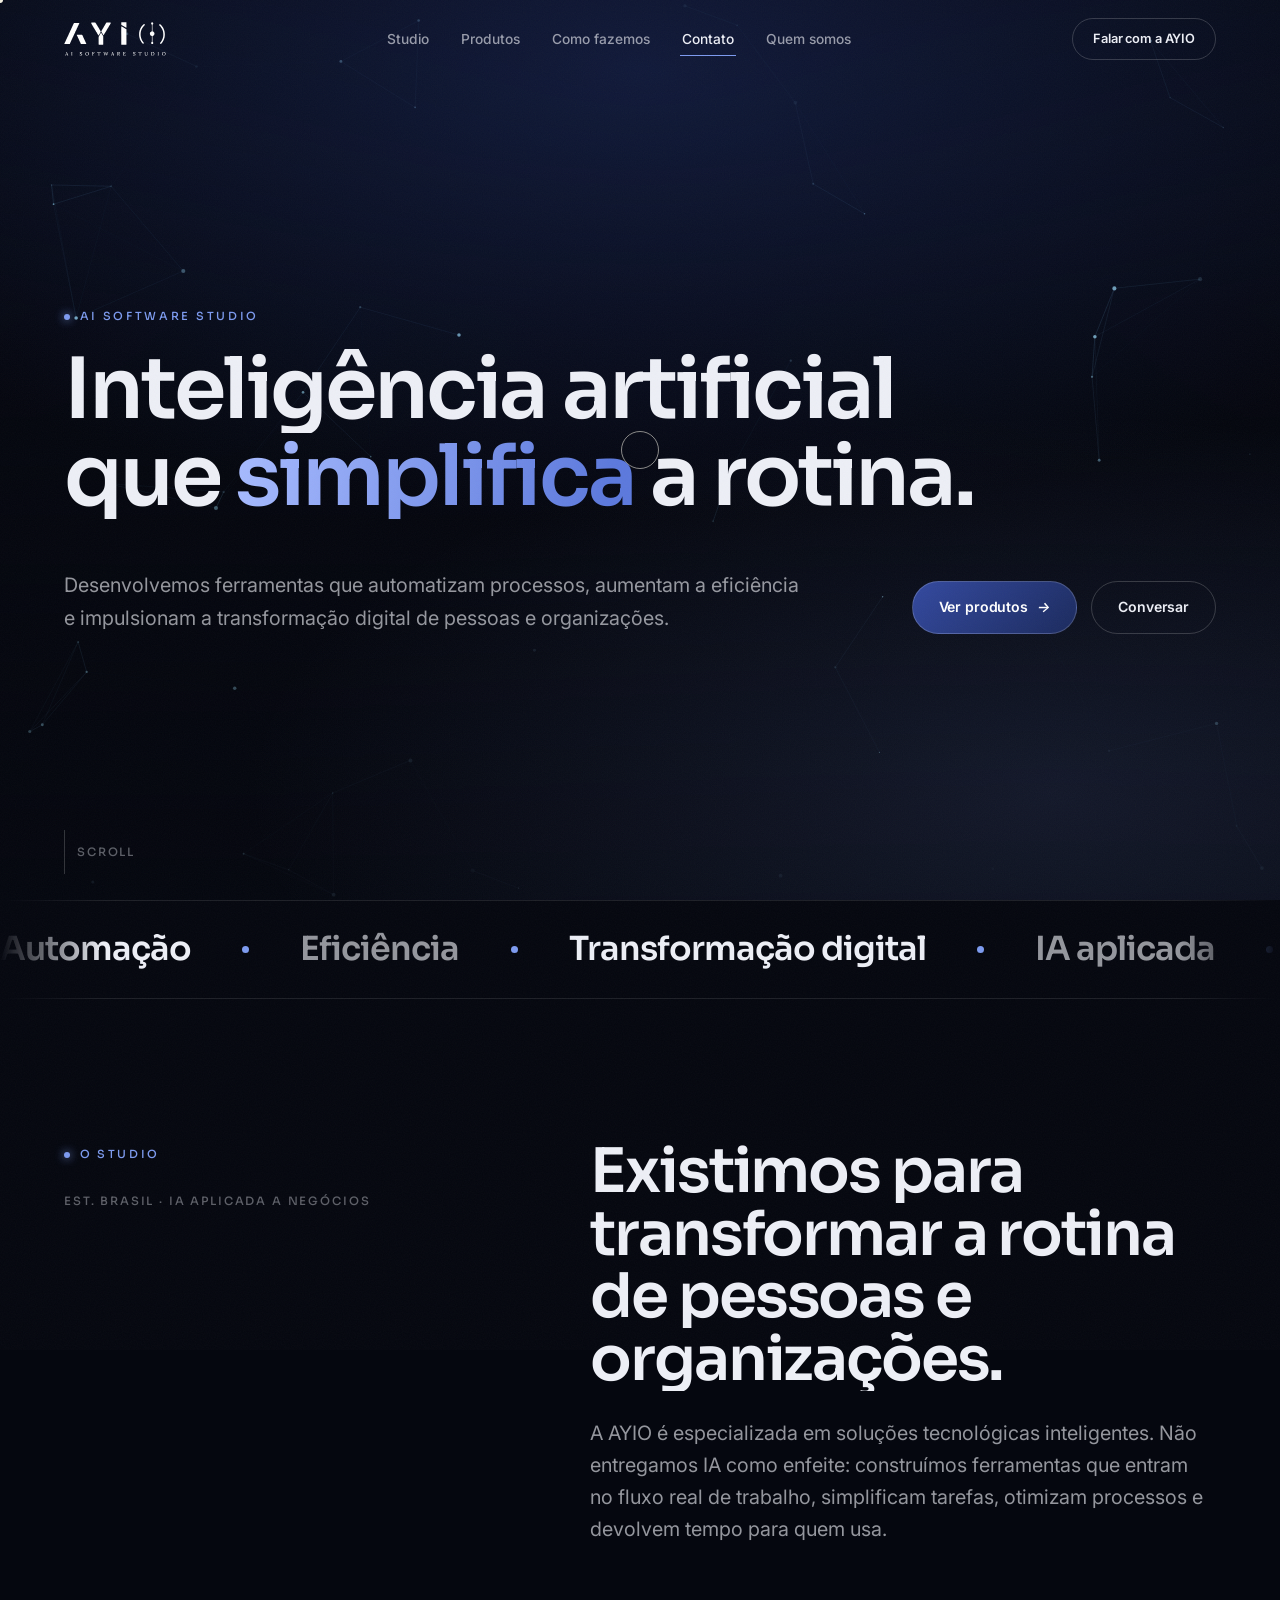
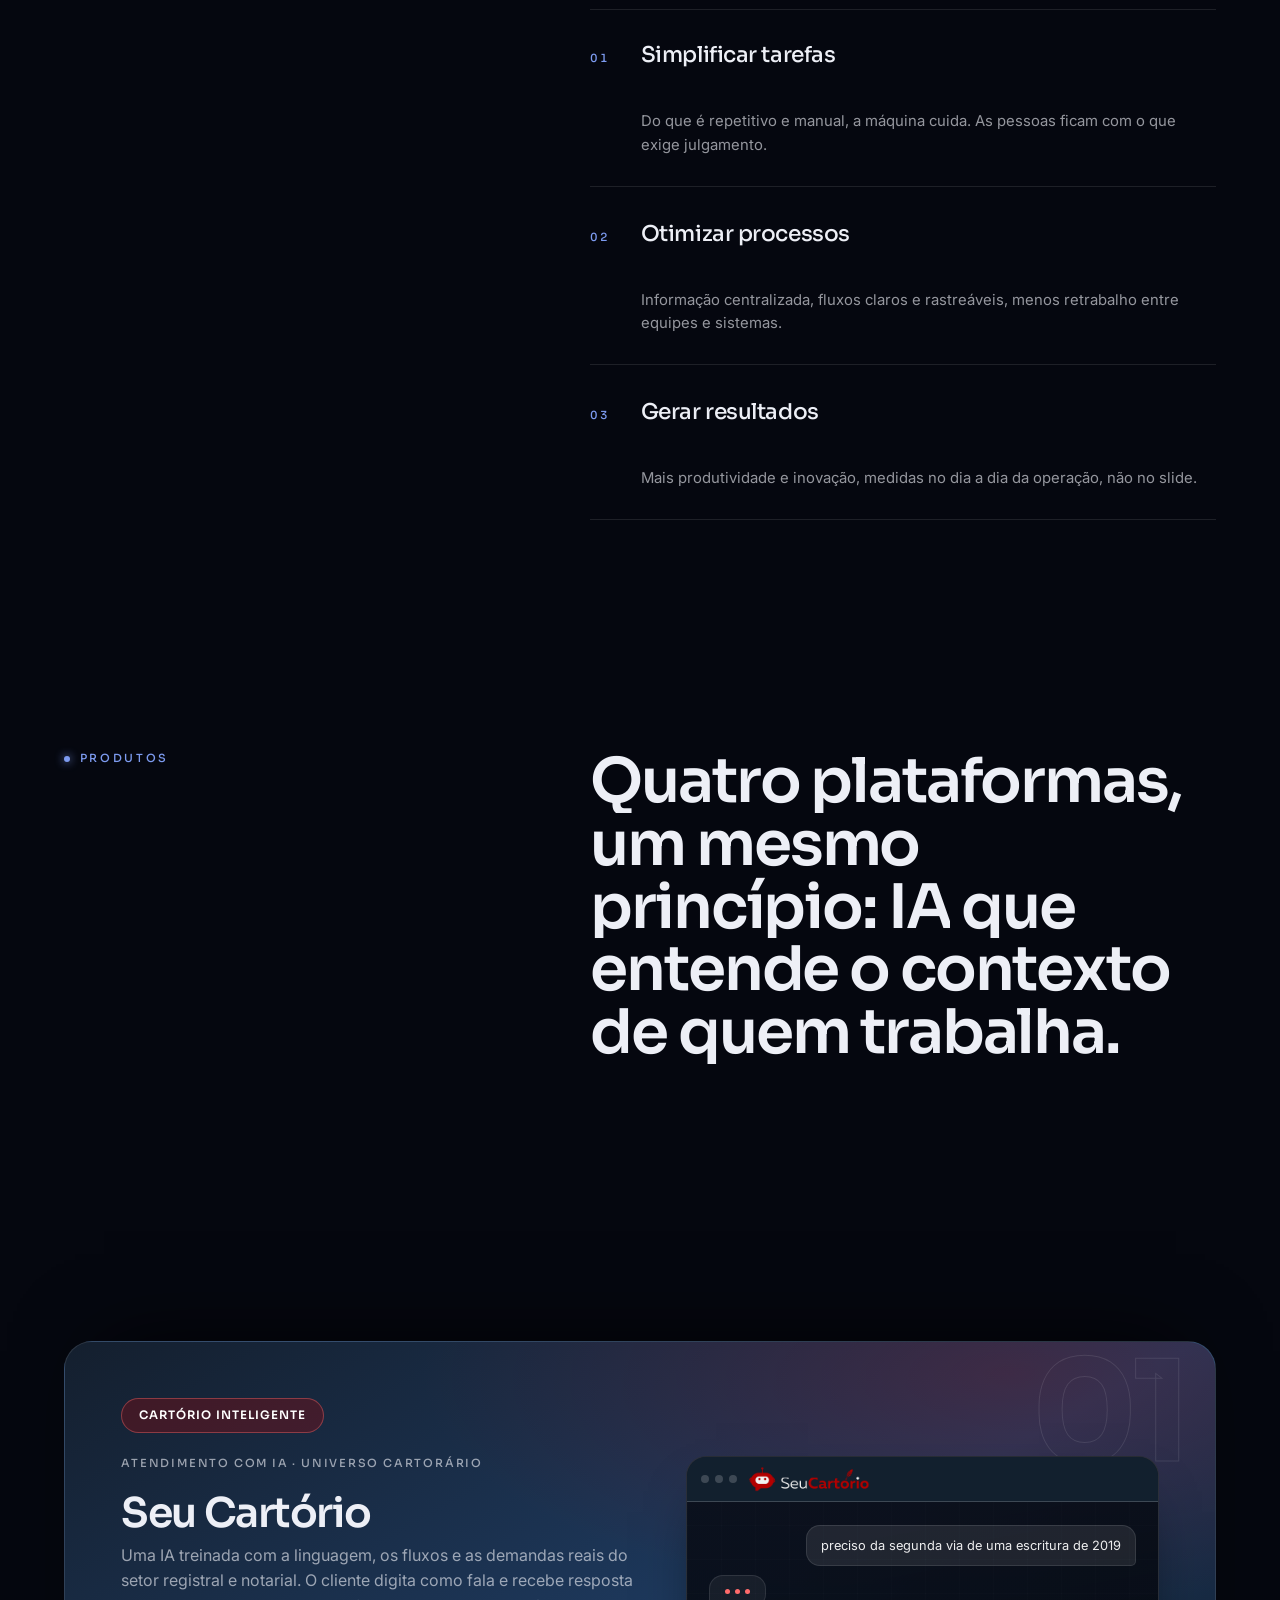
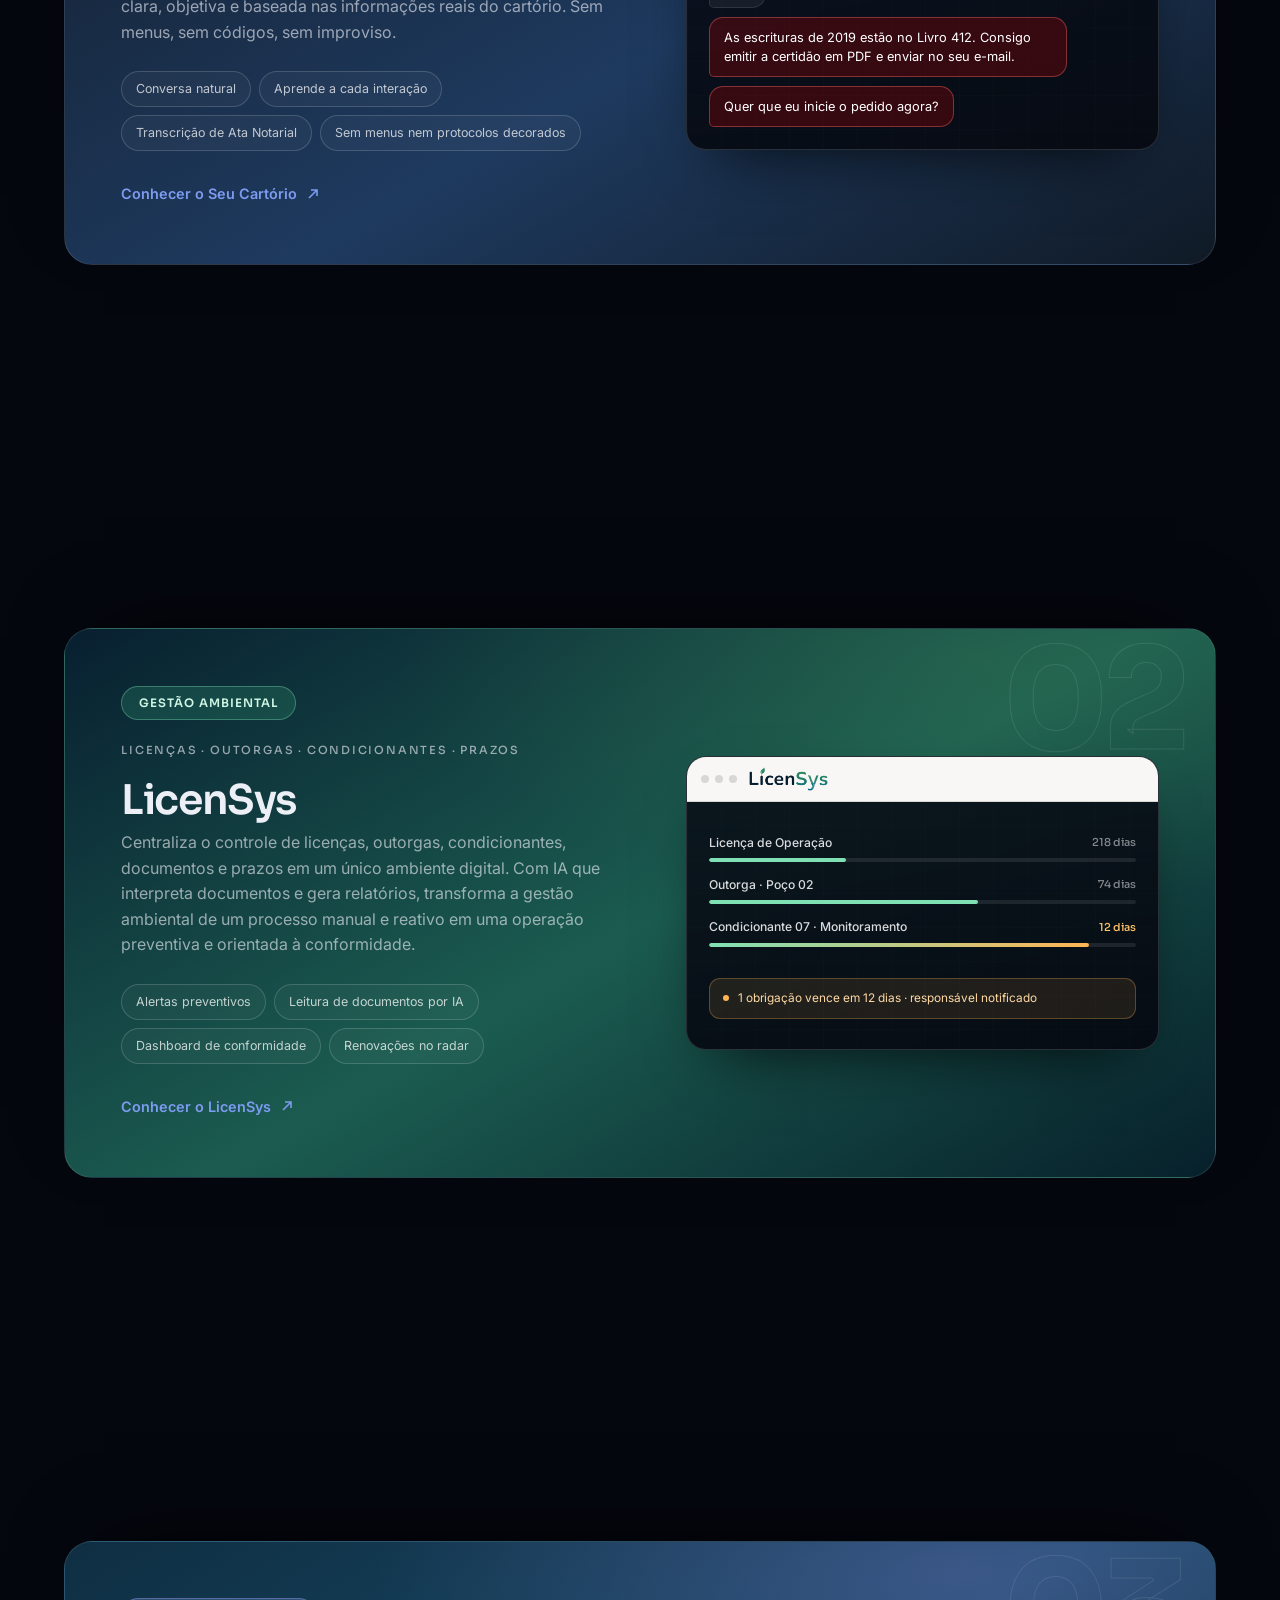
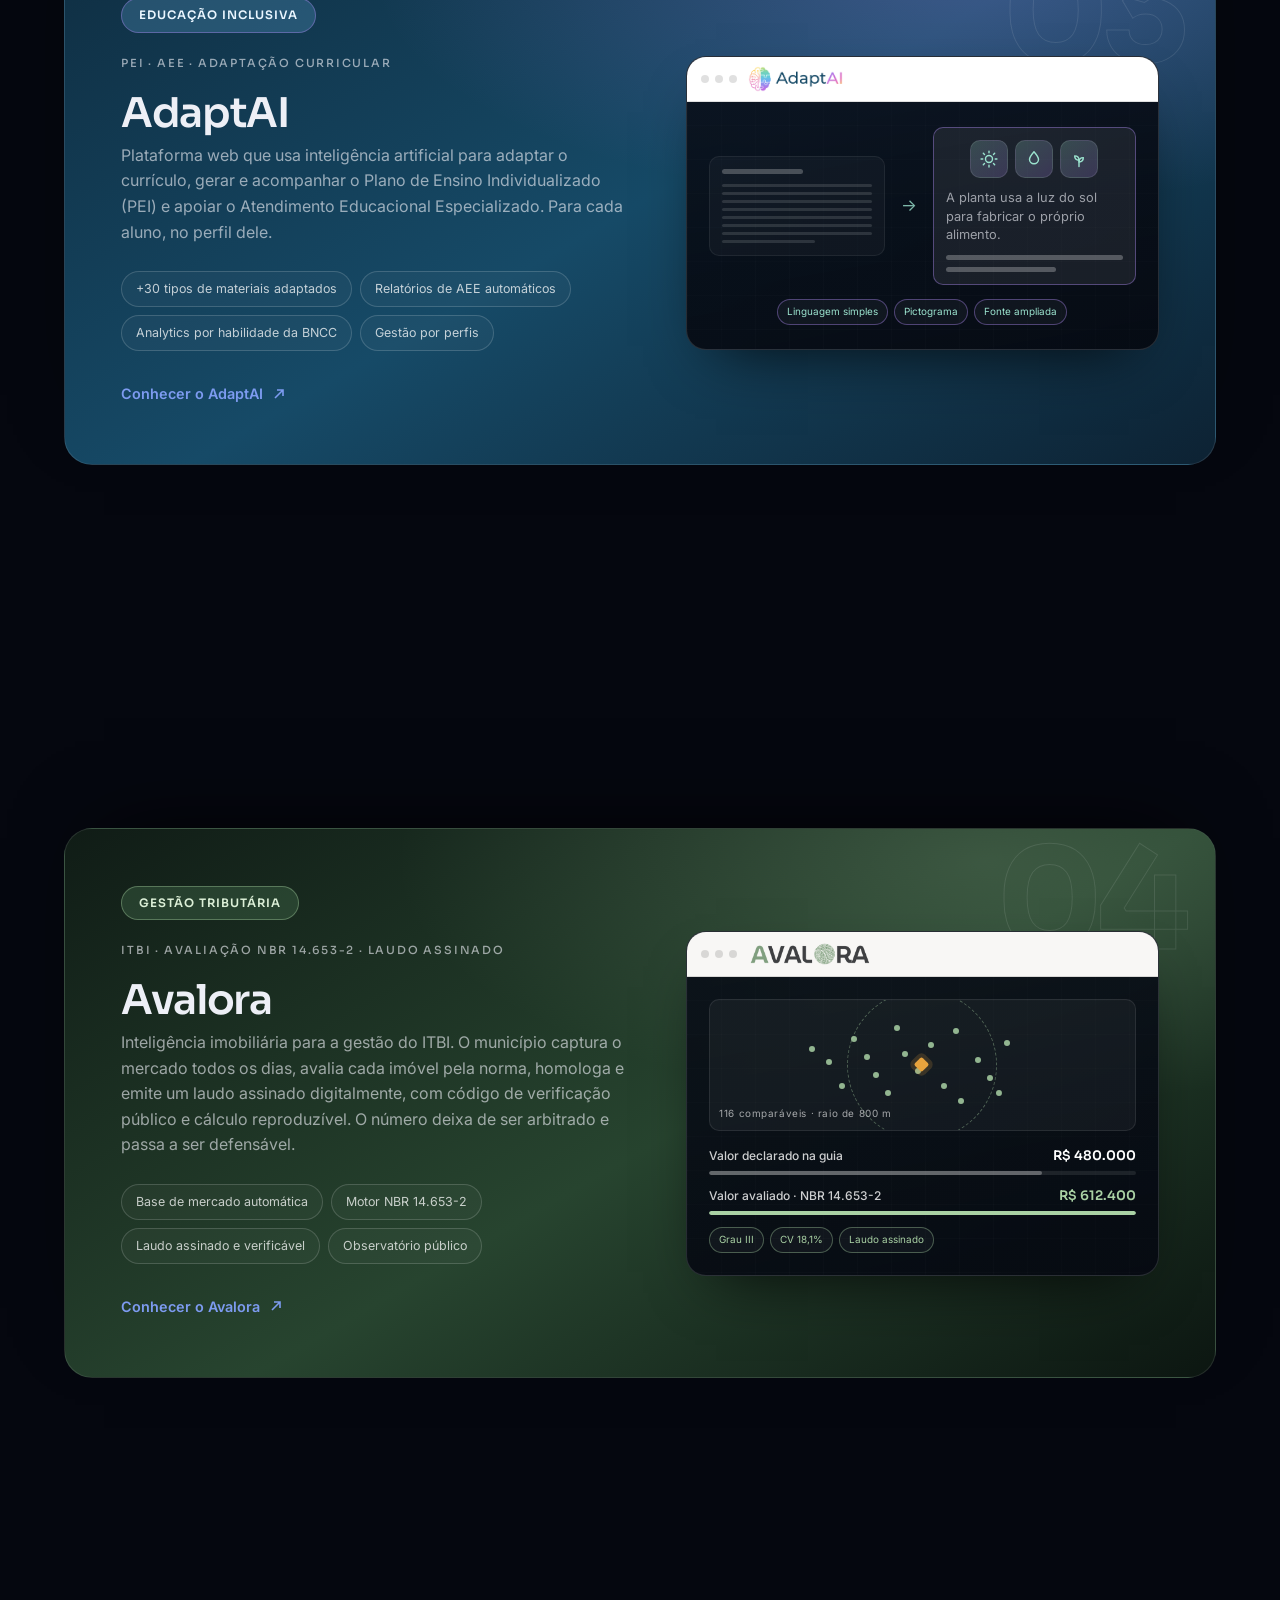
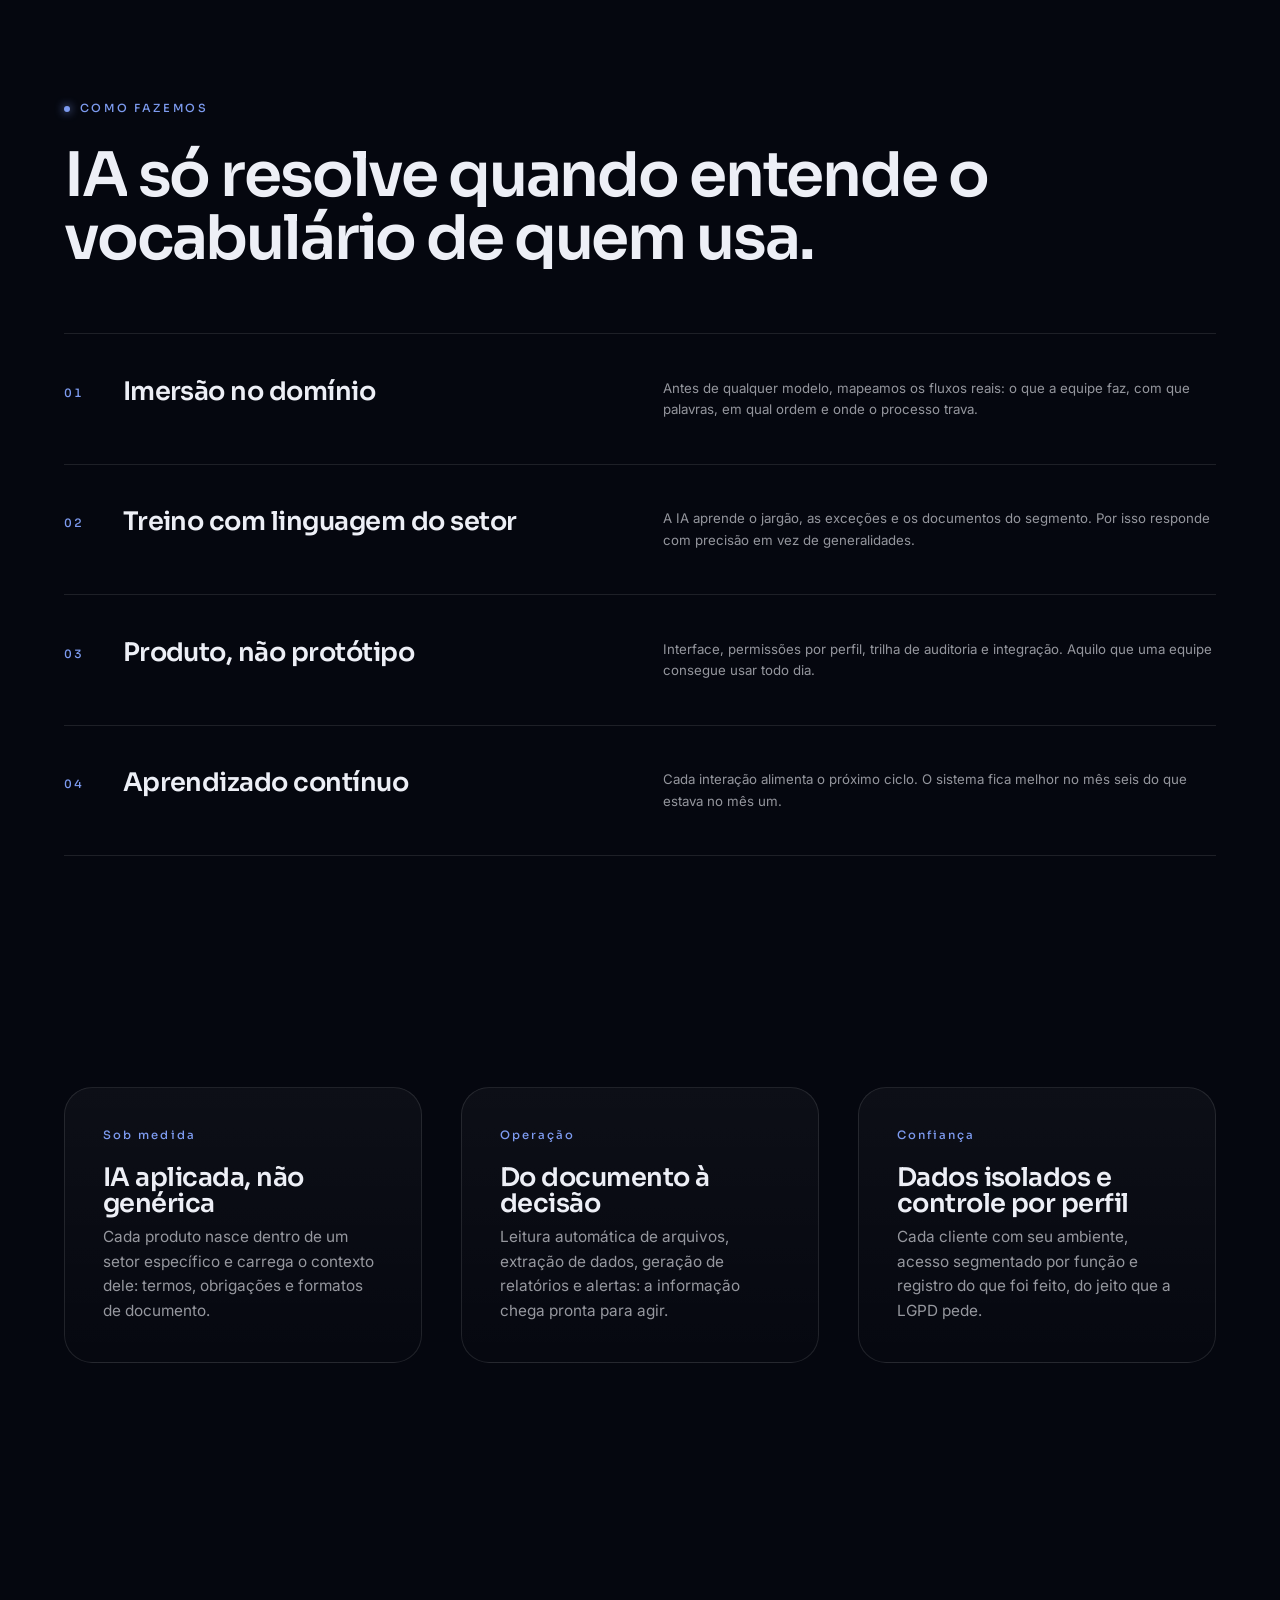
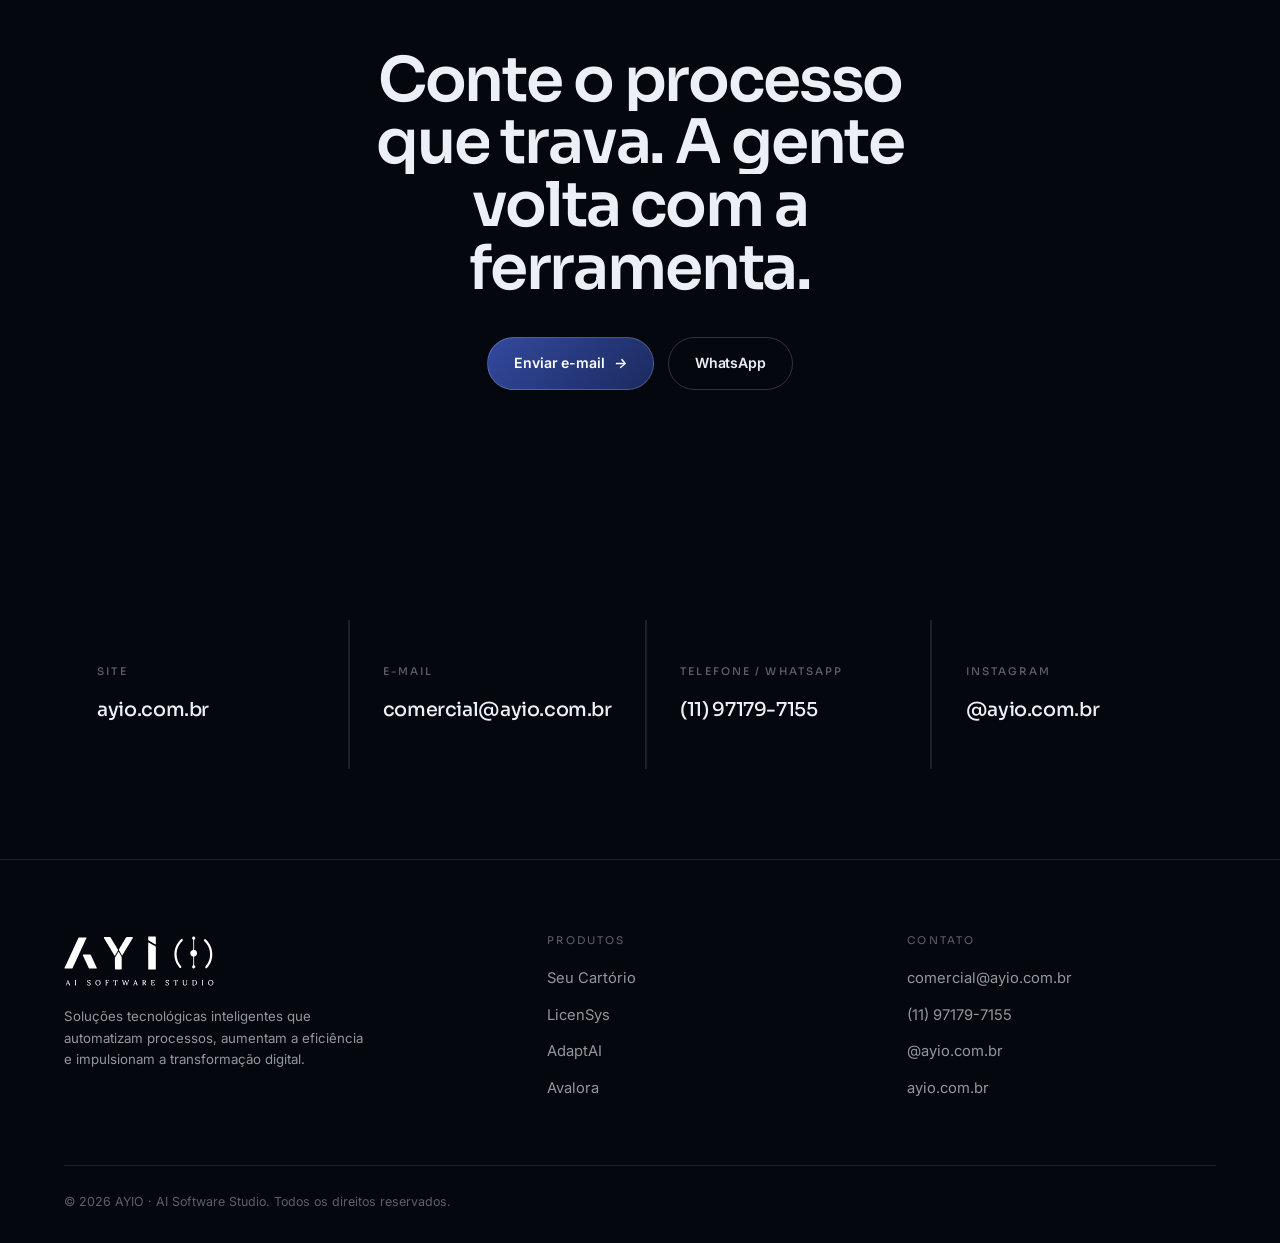
==== commit e02bbf25: "Adiciona o Avalora como quarto produto Página do produto com o ciclo do ITBI, as telas reais do sist" ====
--- a/index.html
+++ b/index.html
@@ -17,7 +17,7 @@
 <link rel="preconnect" href="https://fonts.googleapis.com">
 <link rel="preconnect" href="https://fonts.gstatic.com" crossorigin>
 <link href="https://fonts.googleapis.com/css2?family=Sora:wght@400;500;600;700&family=Inter:wght@400;500;600&family=Poppins:wght@500;600&display=swap" rel="stylesheet">
-<link rel="stylesheet" href="assets/css/site.css?v=8">
+<link rel="stylesheet" href="assets/css/site.css?v=12">
 </head>
 <body>
 
@@ -47,6 +47,7 @@
   <a href="produtos/seu-cartorio.html">Seu Cartório</a>
   <a href="produtos/licensys.html">LicenSys</a>
   <a href="produtos/adaptai.html">AdaptAI</a>
+  <a href="produtos/avalora.html">Avalora</a>
   <a href="#contato">Contato</a>
   <a href="quem-somos.html">Quem somos</a>
   <div class="drawer__foot">
@@ -127,7 +128,7 @@
     <div class="split">
       <p class="eyebrow" data-rise>Produtos</p>
       <div>
-        <h2 class="h-lg" data-split>Três plataformas, um mesmo princípio: IA que entende o contexto de quem trabalha.</h2>
+        <h2 class="h-lg" data-split>Quatro plataformas, um mesmo princípio: IA que entende o contexto de quem trabalha.</h2>
       </div>
     </div>
   </div>
@@ -290,6 +291,65 @@
       </div>
     </article>
 
+    <article class="stack__item"
+      data-accent="#9FC79B" data-accent-2="#5E8C63" data-accent-ink="#0A1410" data-glow="rgba(129,159,127,.22)">
+      <div class="stack__card" style="
+        --p-bg:linear-gradient(150deg,#101C16,#27442F 54%,#0C1611);
+        --p-glow:radial-gradient(80% 70% at 80% 6%,rgba(129,159,127,.26),transparent 64%);
+        --p-accent:#A9D1A4; --p-badge:#DCEFD7; --p-badge-bg:rgba(78,126,87,.32); --p-badge-bd:rgba(169,209,164,.38);
+        --p-chip-bd:rgba(255,255,255,.16); --p-chip:rgba(255,255,255,.74);
+        --p-plate:#F8F7F5; --p-dot:rgba(0,0,0,.13);">
+        <span class="prod__idx" aria-hidden="true">04</span>
+        <div class="prod">
+
+          <div class="prod__head">
+            <span class="prod__badge">Gestão tributária</span>
+            <p class="prod__tag">ITBI · Avaliação NBR 14.653-2 · Laudo assinado</p>
+            <h2 class="h-md">Avalora</h2>
+          </div>
+
+          <div class="prod__demo" data-demo="valor" role="img" aria-label="Demonstração: as amostras de mercado no entorno do imóvel formam a base de comparação, e o valor declarado de R$ 480 mil é confrontado com o valor avaliado de R$ 612,4 mil, com grau III de fundamentação e laudo assinado.">
+            <div class="demo__top">
+              <span class="demo__dots"><i></i><i></i><i></i></span>
+              <img class="demo__logo" src="assets/brand/hdr-avalora.png" alt="Avalora">
+            </div>
+            <div class="demo__scr demo__val">
+              <div class="val__map">
+                <span class="val__ring"></span>
+                <i style="left:34%;top:30%"></i><i style="left:58%;top:24%"></i><i style="left:46%;top:42%"></i>
+                <i style="left:63%;top:46%"></i><i style="left:39%;top:58%"></i><i style="left:55%;top:66%"></i>
+                <i style="left:28%;top:48%"></i><i style="left:70%;top:33%"></i><i style="left:66%;top:60%"></i>
+                <i style="left:44%;top:22%"></i><i style="left:31%;top:66%"></i><i style="left:59%;top:78%"></i>
+                <i style="left:49%;top:55%"></i><i style="left:37%;top:44%"></i><i style="left:68%;top:72%"></i>
+                <i style="left:24%;top:38%"></i><i style="left:52%;top:35%"></i><i style="left:42%;top:72%"></i>
+                <span class="val__pin"></span>
+                <span class="val__cap">116 comparáveis · raio de 800 m</span>
+              </div>
+              <div class="val__out">
+                <div class="val__row" style="--w:78%"><b>Valor declarado na guia</b><u>R$ 480.000</u><s><em></em></s></div>
+                <div class="val__row is-ok" style="--w:100%"><b>Valor avaliado · NBR 14.653-2</b><u>R$ 612.400</u><s><em></em></s></div>
+                <div class="val__chips"><span>Grau III</span><span>CV 18,1%</span><span>Laudo assinado</span></div>
+              </div>
+            </div>
+          </div>
+
+          <div class="prod__body">
+            <p>Inteligência imobiliária para a gestão do ITBI. O município captura o mercado todos os dias, avalia cada imóvel pela norma, homologa e emite um laudo assinado digitalmente, com código de verificação público e cálculo reproduzível. O número deixa de ser arbitrado e passa a ser defensável.</p>
+            <ul class="prod__list">
+              <li>Base de mercado automática</li>
+              <li>Motor NBR 14.653-2</li>
+              <li>Laudo assinado e verificável</li>
+              <li>Observatório público</li>
+            </ul>
+            <a class="arrow-link" href="produtos/avalora.html">Conhecer o Avalora
+              <svg width="14" height="14" viewBox="0 0 14 14" fill="none" stroke="currentColor" stroke-width="1.6"><path d="M3 11 11 3M5 3h6v6"/></svg>
+            </a>
+          </div>
+
+        </div>
+      </div>
+    </article>
+
   </div>
 </section>
 
@@ -399,6 +459,7 @@
           <li><a href="produtos/seu-cartorio.html">Seu Cartório</a></li>
           <li><a href="produtos/licensys.html">LicenSys</a></li>
           <li><a href="produtos/adaptai.html">AdaptAI</a></li>
+          <li><a href="produtos/avalora.html">Avalora</a></li>
         </ul>
       </div>
       <div>
--- a/assets/css/site.css
+++ b/assets/css/site.css
@@ -960,3 +960,254 @@
 .mapa__placar .l{font-size:.78rem;color:var(--text-dim)}
 
 @media(prefers-reduced-motion:reduce){.mapa__pulso{animation:none;opacity:.9}}
+
+/* ============================================================
+   Avalora — inteligência imobiliária para a gestão do ITBI
+   ============================================================ */
+
+/* O verde da marca (#819F7F) tem 4,2:1 no fundo quase preto: serve para
+   preenchimento, não para texto pequeno. O accent é a versão clareada. */
+.theme-av{--accent:#9FC79B;--accent-2:#5E8C63;--accent-ink:#0A1410;--glow:rgba(129,159,127,.26);
+  --fill:linear-gradient(135deg,#4E7E57,#27452F);--fill-hover:linear-gradient(135deg,#639A6D,#335A3E);
+  --grad-a:#C0DEB9;--grad-b:#6CA377}
+.tint--av{background:linear-gradient(180deg,#09120E,#16241A 55%,#09120E)}
+
+/* --- Avalora: dos comparáveis ao valor arbitrado --- */
+/* O produto é um número defensável. A demo mostra de onde ele vem: as
+   amostras do entorno viram faixa de mercado, e a faixa vira laudo. */
+.demo__val{gap:14px;justify-content:center}
+.val__map{
+  position:relative;flex:1 1 auto;min-height:clamp(96px,11vw,132px);
+  border-radius:10px;overflow:hidden;
+  border:1px solid rgba(255,255,255,.09);background:rgba(255,255,255,.045);
+}
+.val__map i{
+  position:absolute;width:6px;height:6px;border-radius:50%;margin:-3px 0 0 -3px;
+  background:var(--p-accent,var(--accent));opacity:.85;
+}
+.val__ring{
+  position:absolute;left:50%;top:50%;width:min(74%,150px);aspect-ratio:1;
+  transform:translate(-50%,-50%);border-radius:50%;
+  border:1px dashed var(--p-badge-bd,rgba(255,255,255,.3));
+}
+.val__pin{
+  position:absolute;left:50%;top:50%;width:11px;height:11px;margin:-6px 0 0 -6px;
+  background:#E8A33D;transform:rotate(45deg);border-radius:2px;
+  box-shadow:0 0 0 4px rgba(232,163,61,.18);
+}
+.val__cap{
+  position:absolute;left:9px;bottom:8px;font-size:.62rem;letter-spacing:.06em;
+  color:rgba(255,255,255,.62);
+}
+.val__out{display:grid;gap:10px}
+.val__row{display:grid;grid-template-columns:minmax(0,1fr) auto;gap:5px 12px;align-items:center}
+.val__row b{font-size:.75rem;font-weight:500;color:rgba(255,255,255,.8)}
+.val__row u{text-decoration:none;font-family:var(--display);font-weight:600;font-size:.82rem;color:#fff;white-space:nowrap}
+.val__row s{grid-column:1/-1;text-decoration:none;display:block;height:4px;border-radius:99px;background:rgba(255,255,255,.09);overflow:hidden}
+.val__row s em{display:block;height:100%;width:var(--w,50%);border-radius:99px;background:rgba(255,255,255,.3)}
+.val__row.is-ok s em{background:var(--p-accent,var(--accent))}
+.val__row.is-ok u{color:var(--p-accent,var(--accent))}
+.val__chips{display:flex;flex-wrap:wrap;gap:6px;margin-top:2px}
+.val__chips span{
+  font-size:.62rem;padding:4px 9px;border-radius:99px;color:var(--p-accent,var(--accent));
+  border:1px solid var(--p-badge-bd,rgba(255,255,255,.18));background:rgba(255,255,255,.04);
+}
+
+/* Linha do tempo do ciclo (página do produto) */
+.flow{display:grid;grid-template-columns:repeat(3,minmax(0,1fr));gap:2px;background:var(--line)}
+@media(max-width:900px){.flow{grid-template-columns:1fr}}
+.flow__step{
+  background:var(--ink);padding:clamp(22px,2.6vw,34px);
+  display:grid;align-content:start;gap:10px;transition:background .5s var(--ease);
+}
+.flow__step:hover{background:var(--surface)}
+.flow__step .k{font-family:var(--display);font-weight:500;font-size:.66rem;letter-spacing:.2em;text-transform:uppercase;color:var(--accent)}
+.flow__step h3{font-size:1.08rem;letter-spacing:-.02em}
+.flow__step p{font-size:.9rem;color:var(--text-dim)}
+
+/* ---------- Avalora: a cidade que acende ----------
+   Alternativa em código ao clipe de vídeo: a varredura do agente passando
+   pela malha de quadras. Tudo em CSS, sem JS — o que significa que ela roda
+   antes do GSAP carregar e some inteira no prefers-reduced-motion. */
+.city-fig{margin:0}
+.city{
+  position:relative;overflow:hidden;
+  border-radius:var(--rad-lg);border:1px solid var(--line);
+  background:#070B09;
+}
+.city__svg{
+  display:block;width:100%;height:auto;
+  -webkit-mask-image:radial-gradient(128% 118% at 50% 50%,#000 44%,transparent 88%);
+          mask-image:radial-gradient(128% 118% at 50% 50%,#000 44%,transparent 88%);
+}
+.city__blocks rect{
+  fill:var(--accent);opacity:0;
+  animation:cityLit 7.5s linear infinite;animation-delay:var(--d,0s);
+}
+/* A quadra acende forte na passagem e fica com brasa até o fim do ciclo:
+   é a diferença entre "foi medido agora" e "já está na base". */
+@keyframes cityLit{
+  0%{opacity:calc(var(--o,1) * .07)}
+  2.5%{opacity:calc(var(--o,1) * .92)}
+  9%{opacity:calc(var(--o,1) * .30)}
+  40%{opacity:calc(var(--o,1) * .13)}
+  100%{opacity:calc(var(--o,1) * .07)}
+}
+.city__ave path{fill:none;stroke:rgba(255,255,255,.09);stroke-width:1.6}
+/* O rio é recortado com a cor do próprio quadro: some a quadra por baixo */
+.city__river{fill:none;stroke:#070B09;stroke-width:30;stroke-linecap:round}
+.city__river-lit{fill:none;stroke:var(--accent);stroke-width:1.2;opacity:.22}
+.city__sweep{animation:citySweep 7.5s linear infinite}
+@keyframes citySweep{
+  0%{transform:translateX(0);opacity:1}
+  55%{transform:translateX(1420px);opacity:1}
+  55.01%,100%{transform:translateX(1420px);opacity:0}
+}
+.city__radius{
+  fill:none;stroke:var(--accent);stroke-width:1.2;stroke-dasharray:5 7;opacity:.5;
+  transform-box:fill-box;transform-origin:50% 50%;
+  animation:cityPulse 7.5s ease-out infinite;animation-delay:2.1s;
+}
+.city__radius--2{animation-delay:2.6s}
+@keyframes cityPulse{
+  0%,100%{transform:scale(.72);opacity:0}
+  12%{opacity:.55}
+  55%{transform:scale(1);opacity:.16}
+}
+.city__mark{
+  fill:#E8A33D;transform-box:fill-box;transform-origin:50% 50%;transform:rotate(45deg);
+  filter:drop-shadow(0 0 10px rgba(232,163,61,.55));
+}
+@media(prefers-reduced-motion:reduce){
+  .city__blocks rect{animation:none;opacity:calc(var(--o,1) * .3)}
+  .city__sweep{display:none}
+  .city__radius{animation:none;opacity:.3}
+}
+
+/* --- Cartão da amostra capturada, ancorado no marcador --- */
+/* Entra depois que a varredura cruza o marcador (≈2,1 s do ciclo de 7,5 s)
+   e sai antes do próximo passe: é o que a plataforma extraiu daquele anúncio. */
+.pop{
+  position:absolute;left:50%;top:51.5%;z-index:2;
+  width:min(330px,78%);transform:translate(-50%,calc(-100% - 30px));
+  padding:13px 15px 11px;border-radius:14px;
+  background:rgba(8,14,11,.93);border:1px solid rgba(169,209,164,.3);
+  box-shadow:0 24px 50px -22px rgba(0,0,0,.9);
+  backdrop-filter:blur(8px);
+  opacity:0;animation:popIn 7.5s ease-out infinite;
+}
+.pop::after{
+  content:'';position:absolute;left:50%;bottom:-6px;width:11px;height:11px;
+  margin-left:-5.5px;transform:rotate(45deg);
+  background:rgba(8,14,11,.93);
+  border-right:1px solid rgba(169,209,164,.3);border-bottom:1px solid rgba(169,209,164,.3);
+}
+@keyframes popIn{
+  0%,27%{opacity:0;transform:translate(-50%,calc(-100% - 18px))}
+  34%,76%{opacity:1;transform:translate(-50%,calc(-100% - 30px))}
+  86%,100%{opacity:0;transform:translate(-50%,calc(-100% - 30px))}
+}
+.pop__top{display:flex;align-items:center;gap:10px;justify-content:space-between;margin-bottom:11px}
+.pop__kind{font-family:var(--display);font-weight:600;font-size:.8rem;letter-spacing:-.01em;color:#fff}
+.pop__flag{
+  flex:0 0 auto;font-size:.6rem;letter-spacing:.06em;text-transform:uppercase;
+  padding:3px 8px;border-radius:99px;
+  color:#FFD9A3;background:rgba(255,180,84,.12);border:1px solid rgba(255,180,84,.3);
+}
+.pop__body{display:grid;grid-template-columns:62px minmax(0,1fr);gap:12px;align-items:start}
+.pop__thumb{display:block;border-radius:8px;overflow:hidden;border:1px solid rgba(255,255,255,.12)}
+.pop__thumb svg{display:block;width:100%;height:auto}
+.pop__sky{fill:#14241C}
+.pop__blk{fill:#2C4636}
+.pop__blk--2{fill:#38583F}
+.pop__win rect{fill:var(--accent);opacity:.55}
+.pop__data{display:grid;gap:4px;margin:0}
+.pop__data div{display:flex;align-items:baseline;justify-content:space-between;gap:10px}
+.pop__data dt{font-size:.66rem;color:var(--text-faint);margin:0}
+.pop__data dd{margin:0;font-size:.72rem;font-weight:500;color:rgba(255,255,255,.92);white-space:nowrap}
+.pop__foot{
+  margin-top:10px;padding-top:9px;border-top:1px solid rgba(255,255,255,.1);
+  font-size:.64rem;color:var(--text-faint)
+}
+.pop__foot b{color:var(--accent);font-weight:500}
+/* No celular não há espaço acima do marcador: o cartão desce para o rodapé da caixa */
+@media(max-width:640px){
+  .pop{left:10px;right:10px;top:auto;bottom:10px;width:auto;transform:none}
+  .pop::after{display:none}
+  @keyframes popIn{
+    0%,27%{opacity:0}
+    34%,76%{opacity:1}
+    86%,100%{opacity:0}
+  }
+}
+@media(prefers-reduced-motion:reduce){
+  .pop{animation:none;opacity:1;transform:translate(-50%,calc(-100% - 30px))}
+}
+
+/* --- Avalora, "O desafio": a planilha que se sobrescreve ---
+   O vídeo de papel era emprestado do Seu Cartório. Aqui o problema não é
+   papel, é um número sem procedência: a célula é reescrita três vezes e
+   nada registra quem mudou nem por quê. */
+.sheet{
+  width:min(100%,420px);margin:clamp(28px,4vw,46px) 0 0;
+  border-radius:14px;overflow:hidden;
+  border:1px solid var(--line);background:var(--surface);
+  box-shadow:0 26px 60px -34px rgba(0,0,0,.9);
+}
+.sheet__bar{
+  display:flex;align-items:center;gap:11px;padding:9px 13px;
+  background:rgba(255,255,255,.04);border-bottom:1px solid var(--line);
+}
+.sheet__dots{display:inline-flex;gap:5px;flex:0 0 auto}
+.sheet__dots i{width:7px;height:7px;border-radius:50%;background:rgba(255,255,255,.16)}
+.sheet__name{
+  font-family:var(--display);font-size:.66rem;letter-spacing:.06em;
+  color:var(--text-faint);white-space:nowrap;overflow:hidden;text-overflow:ellipsis;
+}
+.sheet__row{
+  display:grid;grid-template-columns:minmax(0,.8fr) minmax(0,1fr) auto;
+  gap:10px;align-items:center;padding:9px 13px;
+  font-size:.73rem;color:var(--text-dim);
+  border-top:1px solid rgba(255,255,255,.05);
+}
+.sheet__row:first-child{border-top:0}
+.sheet__row > span:last-child{text-align:right;font-variant-numeric:tabular-nums;white-space:nowrap}
+.sheet__row--head{
+  font-family:var(--display);font-size:.58rem;letter-spacing:.16em;text-transform:uppercase;
+  color:var(--text-faint);background:rgba(255,255,255,.02);
+}
+.sheet__row.is-sel{
+  color:var(--text);background:rgba(255,180,84,.05);
+  box-shadow:inset 0 0 0 1px rgba(255,180,84,.34);
+}
+/* As três versões ocupam o mesmo lugar: só uma aparece por vez */
+.sheet__cell{position:relative;display:inline-block;min-width:92px;text-align:right}
+.sheet__cell .v{
+  display:block;font-weight:600;font-variant-numeric:tabular-nums;white-space:nowrap;
+  opacity:0;animation:sheetVal 9s steps(1,end) infinite;
+}
+.sheet__cell .v2,.sheet__cell .v3{position:absolute;right:0;top:0}
+/* o atalho `animation` acima zera o delay: os seletores do atraso precisam
+   ter a mesma especificidade, senão as três versões piscam juntas */
+.sheet__cell .v1{animation-delay:0s}
+.sheet__cell .v2{animation-delay:3s}
+.sheet__cell .v3{animation-delay:6s}
+@keyframes sheetVal{0%,32%{opacity:1}33%,100%{opacity:0}}
+.caret{
+  position:absolute;right:-5px;top:1px;width:1px;height:1.05em;
+  background:#FFB454;animation:sheetCaret 1s steps(1,end) infinite;
+}
+@keyframes sheetCaret{0%,50%{opacity:1}51%,100%{opacity:0}}
+.sheet__warn{
+  padding:9px 13px;border-top:1px solid rgba(255,180,84,.2);
+  background:rgba(255,180,84,.07);
+  font-family:var(--display);font-size:.6rem;letter-spacing:.1em;text-transform:uppercase;
+  color:#FFD9A3;opacity:0;animation:sheetWarn 9s ease-out infinite;
+}
+@keyframes sheetWarn{0%,62%{opacity:0}70%,96%{opacity:1}100%{opacity:0}}
+@media(max-width:900px){.sheet{width:min(92%,380px);margin:0 auto clamp(20px,5vw,32px)}}
+@media(prefers-reduced-motion:reduce){
+  .sheet__cell .v,.caret,.sheet__warn{animation:none}
+  .sheet__cell .v1,.sheet__cell .v2{opacity:0}
+  .sheet__cell .v3,.sheet__warn{opacity:1}
+}
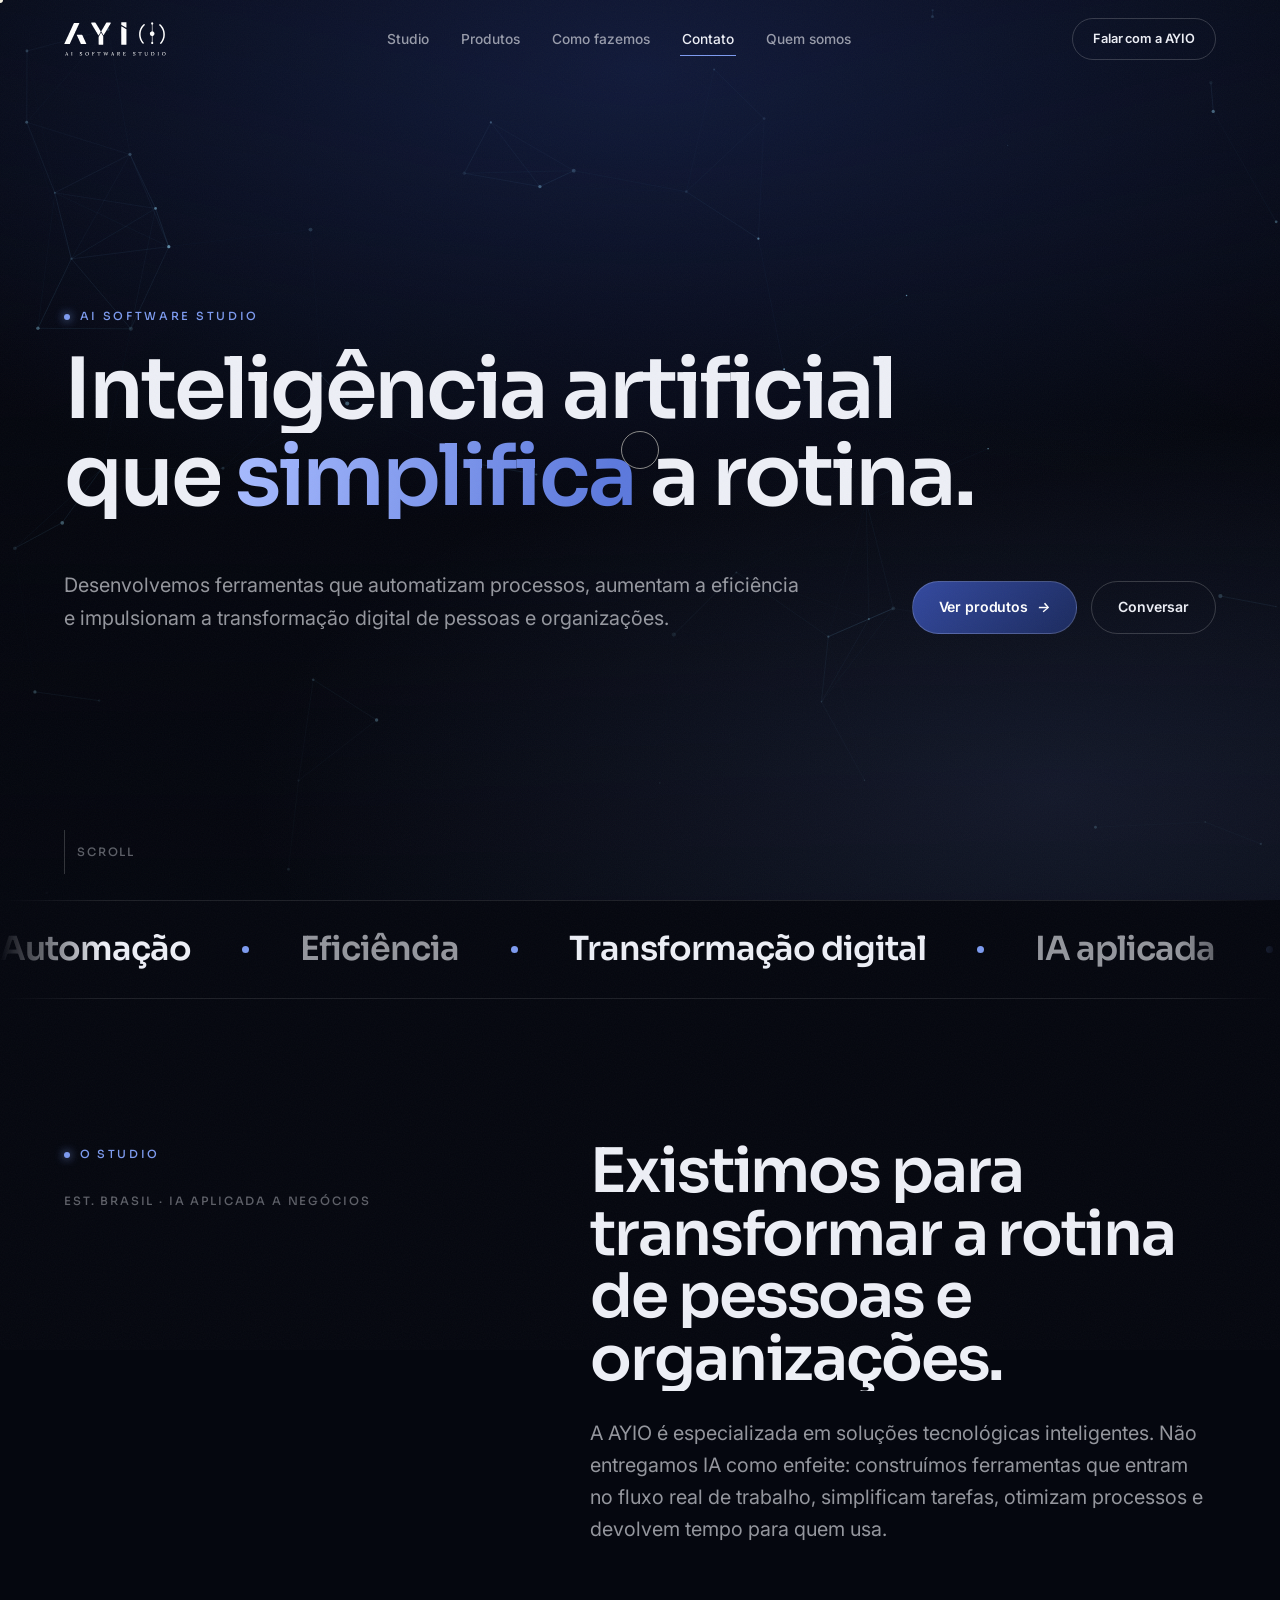
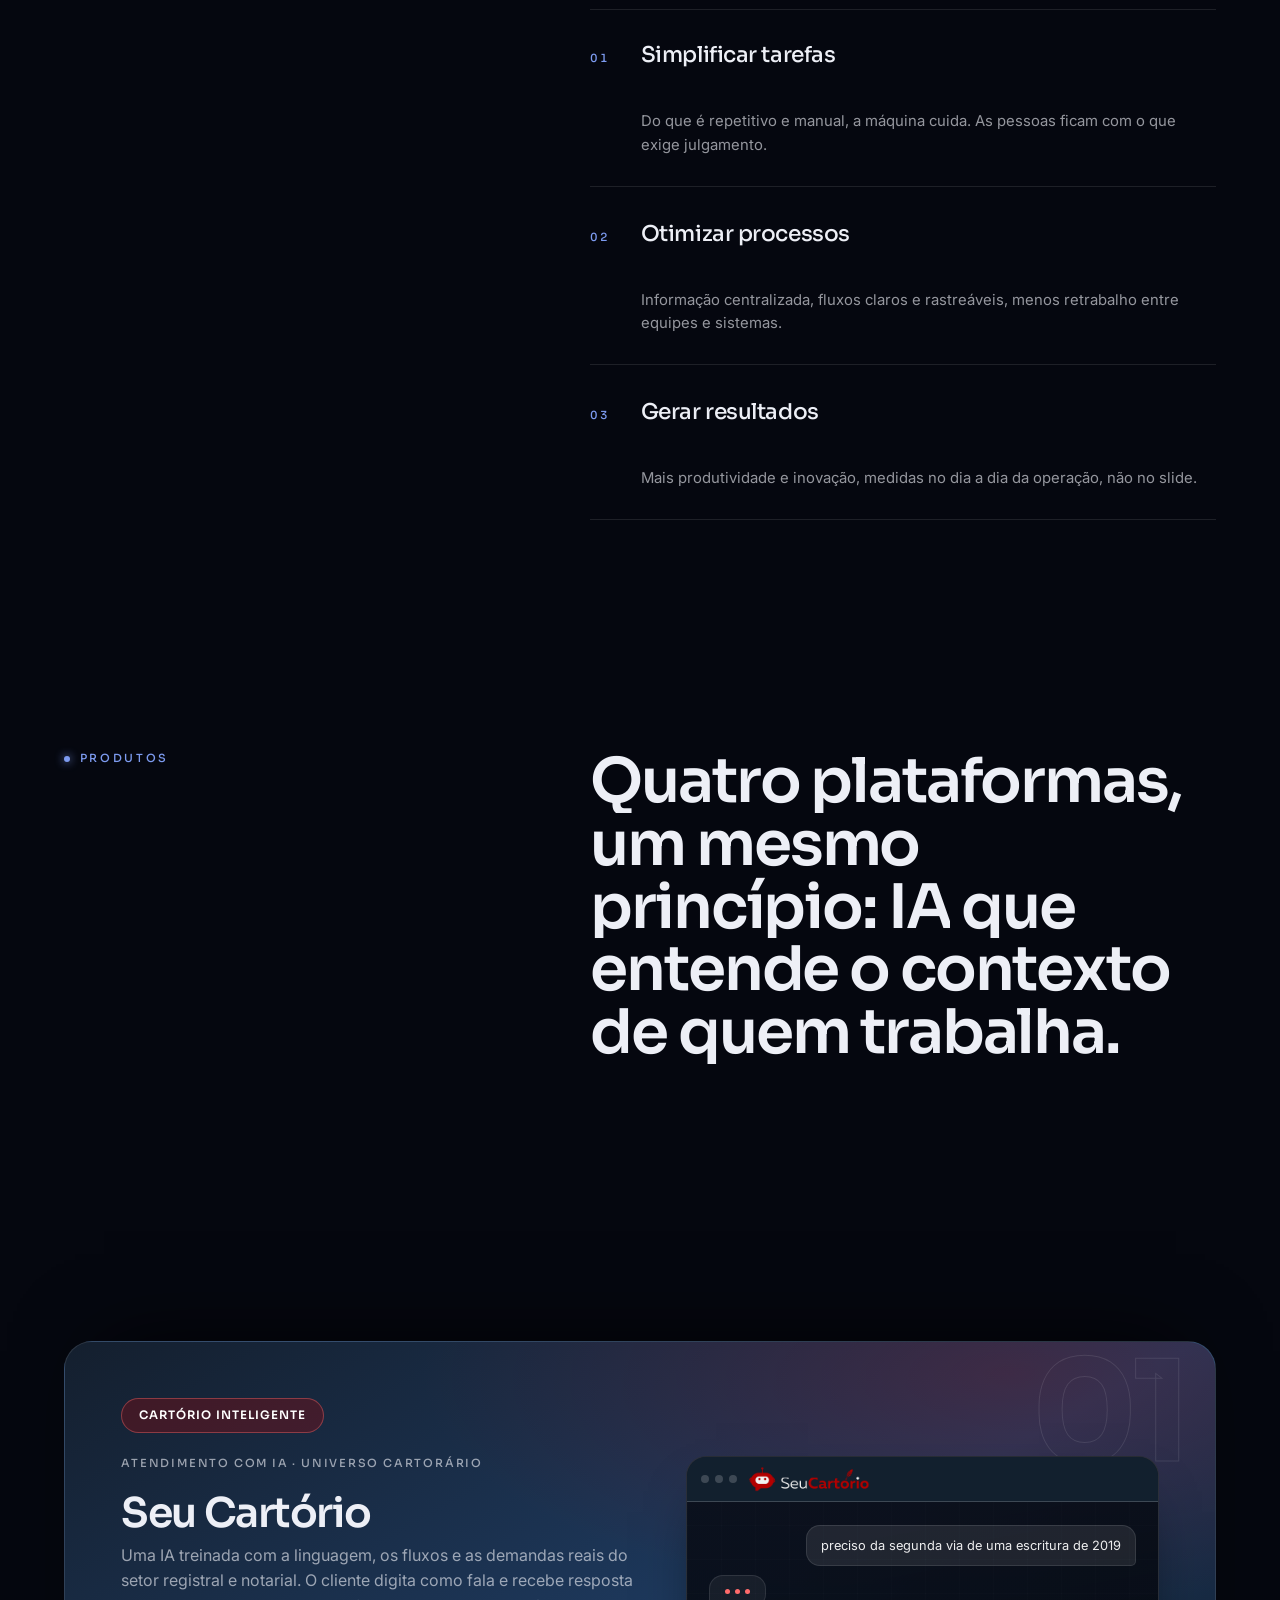
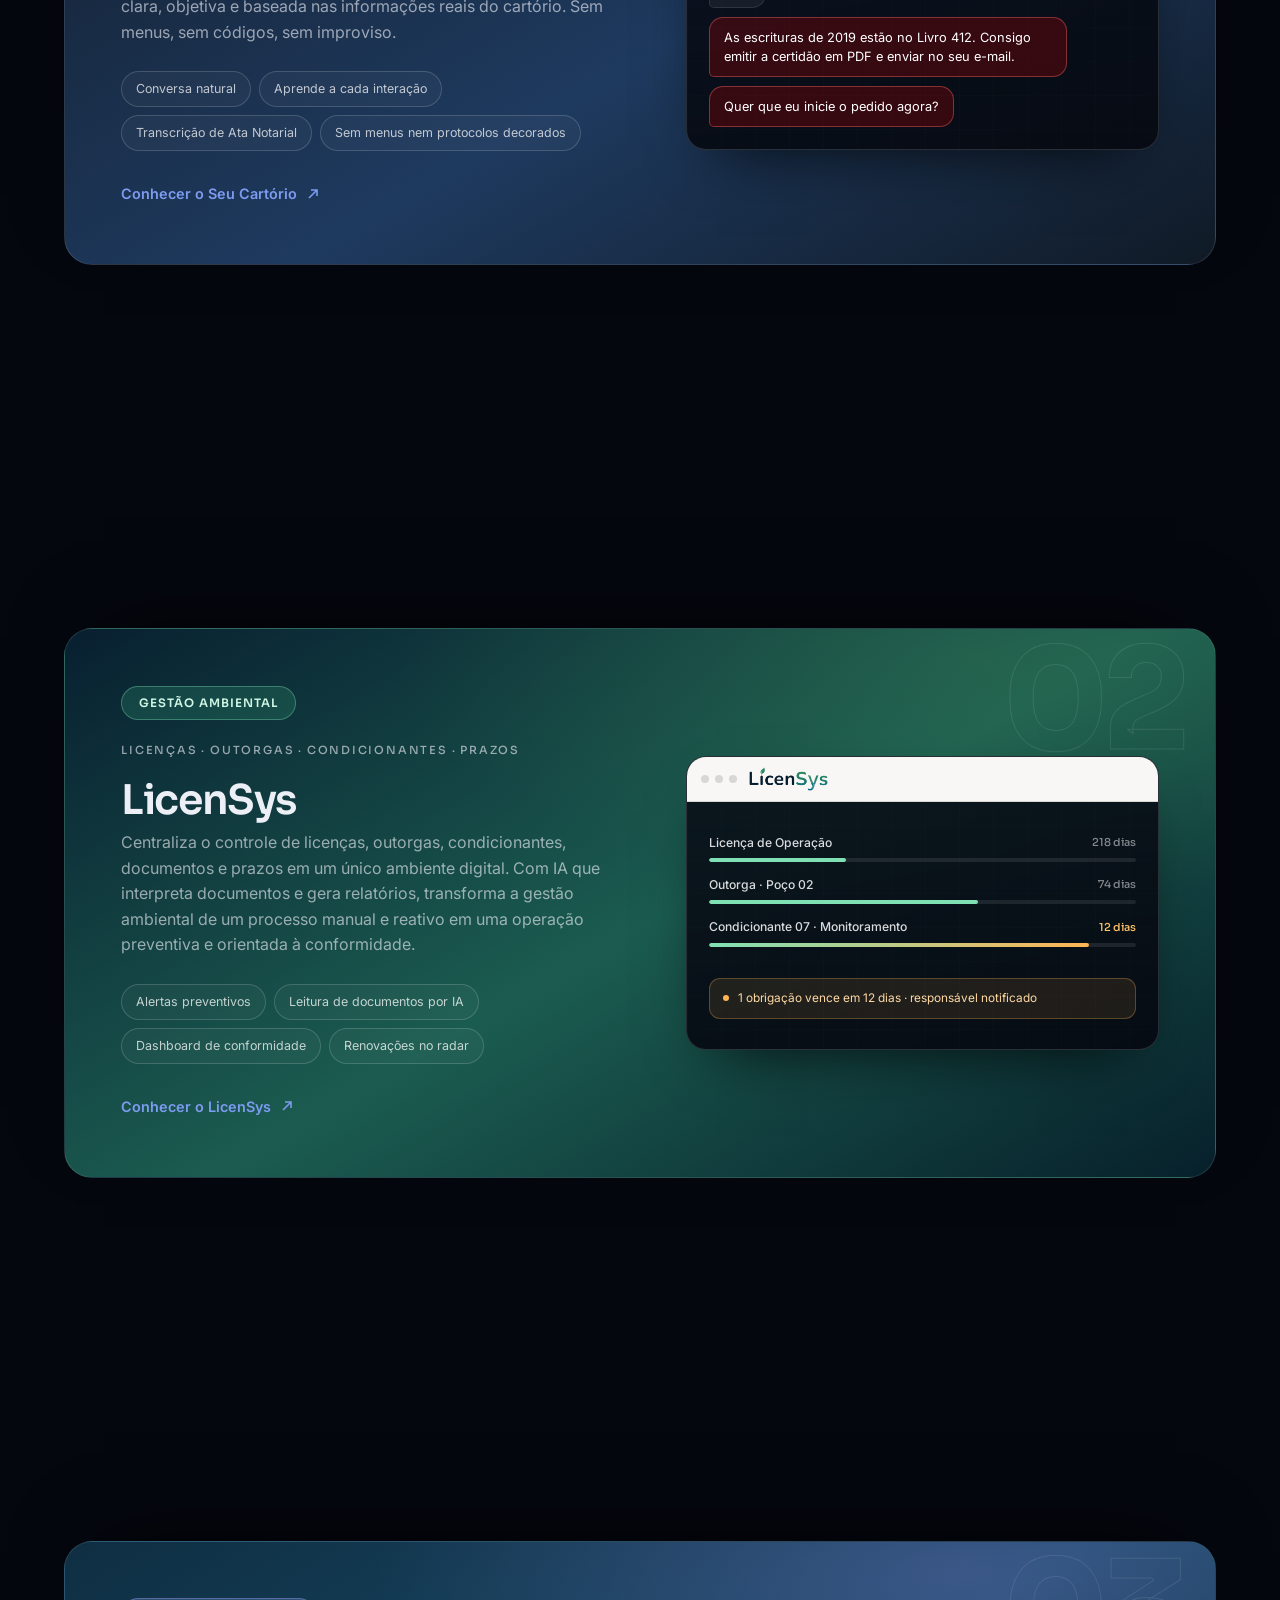
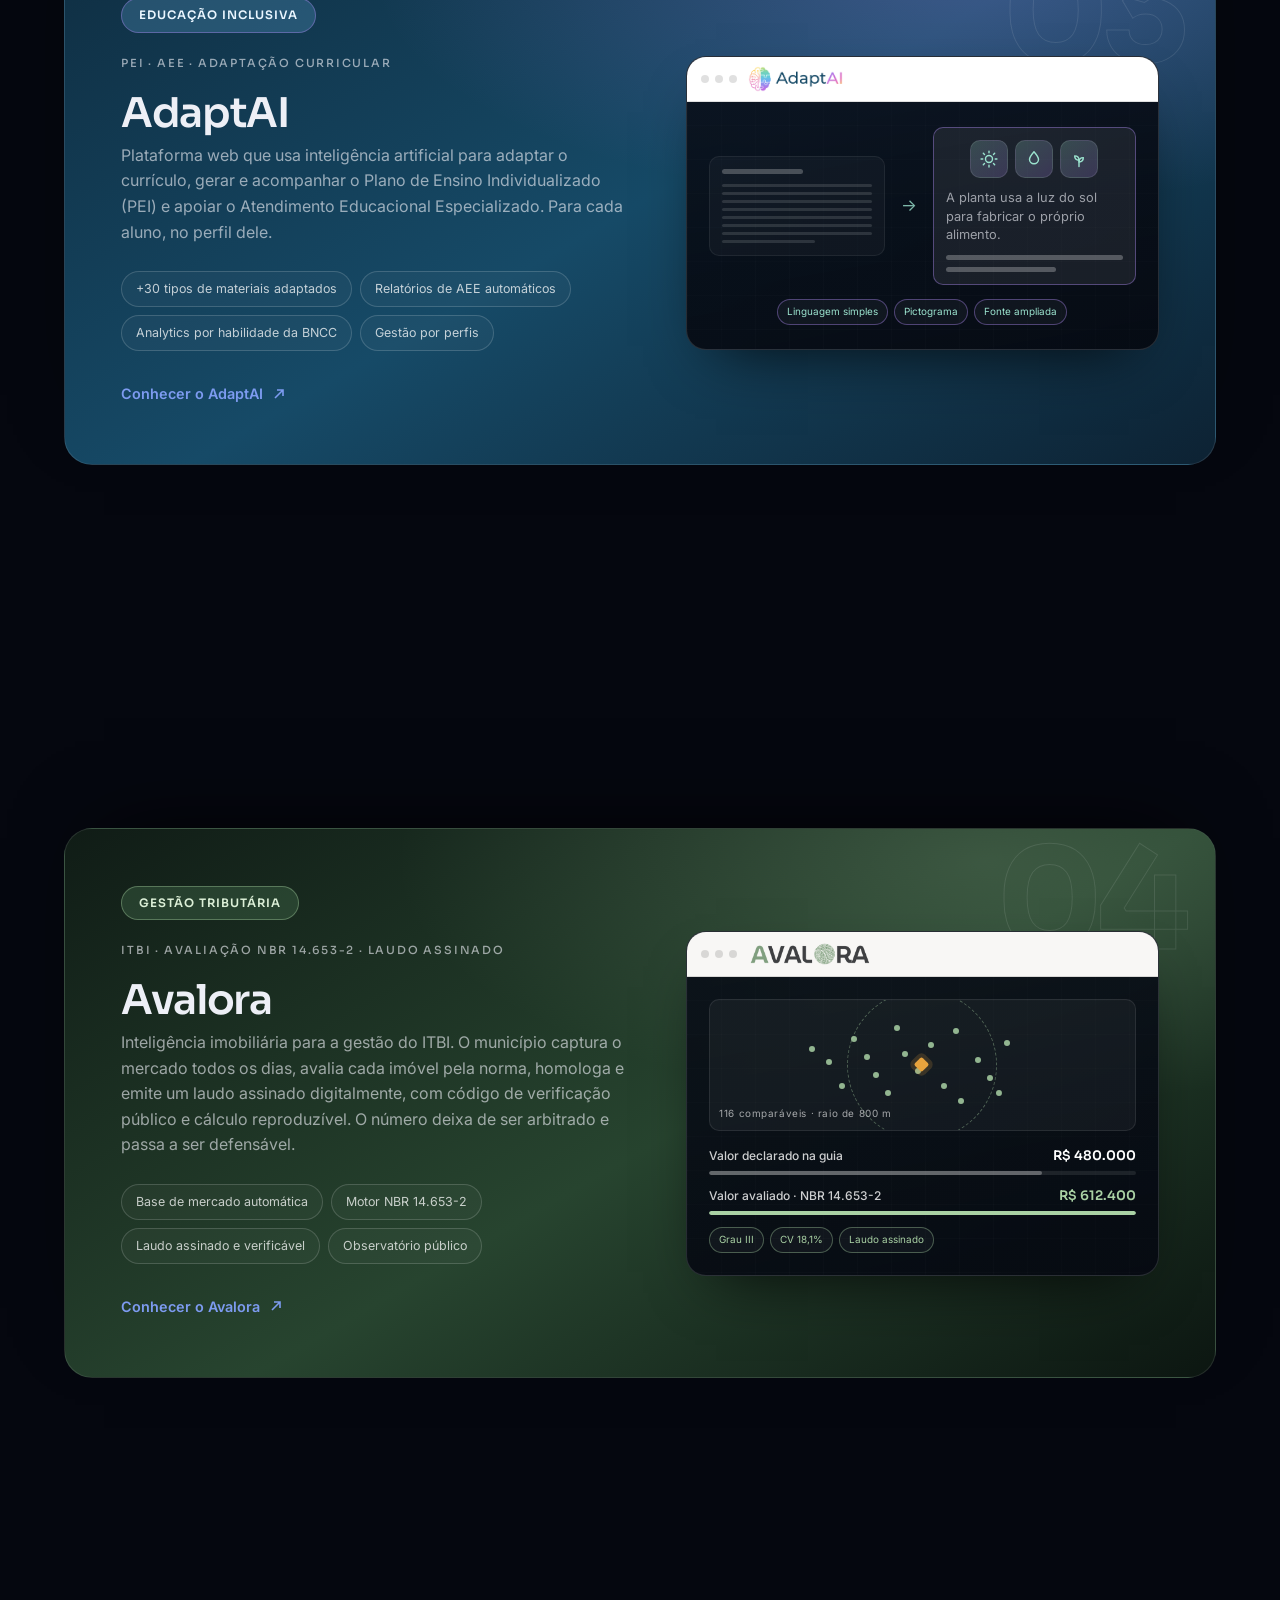
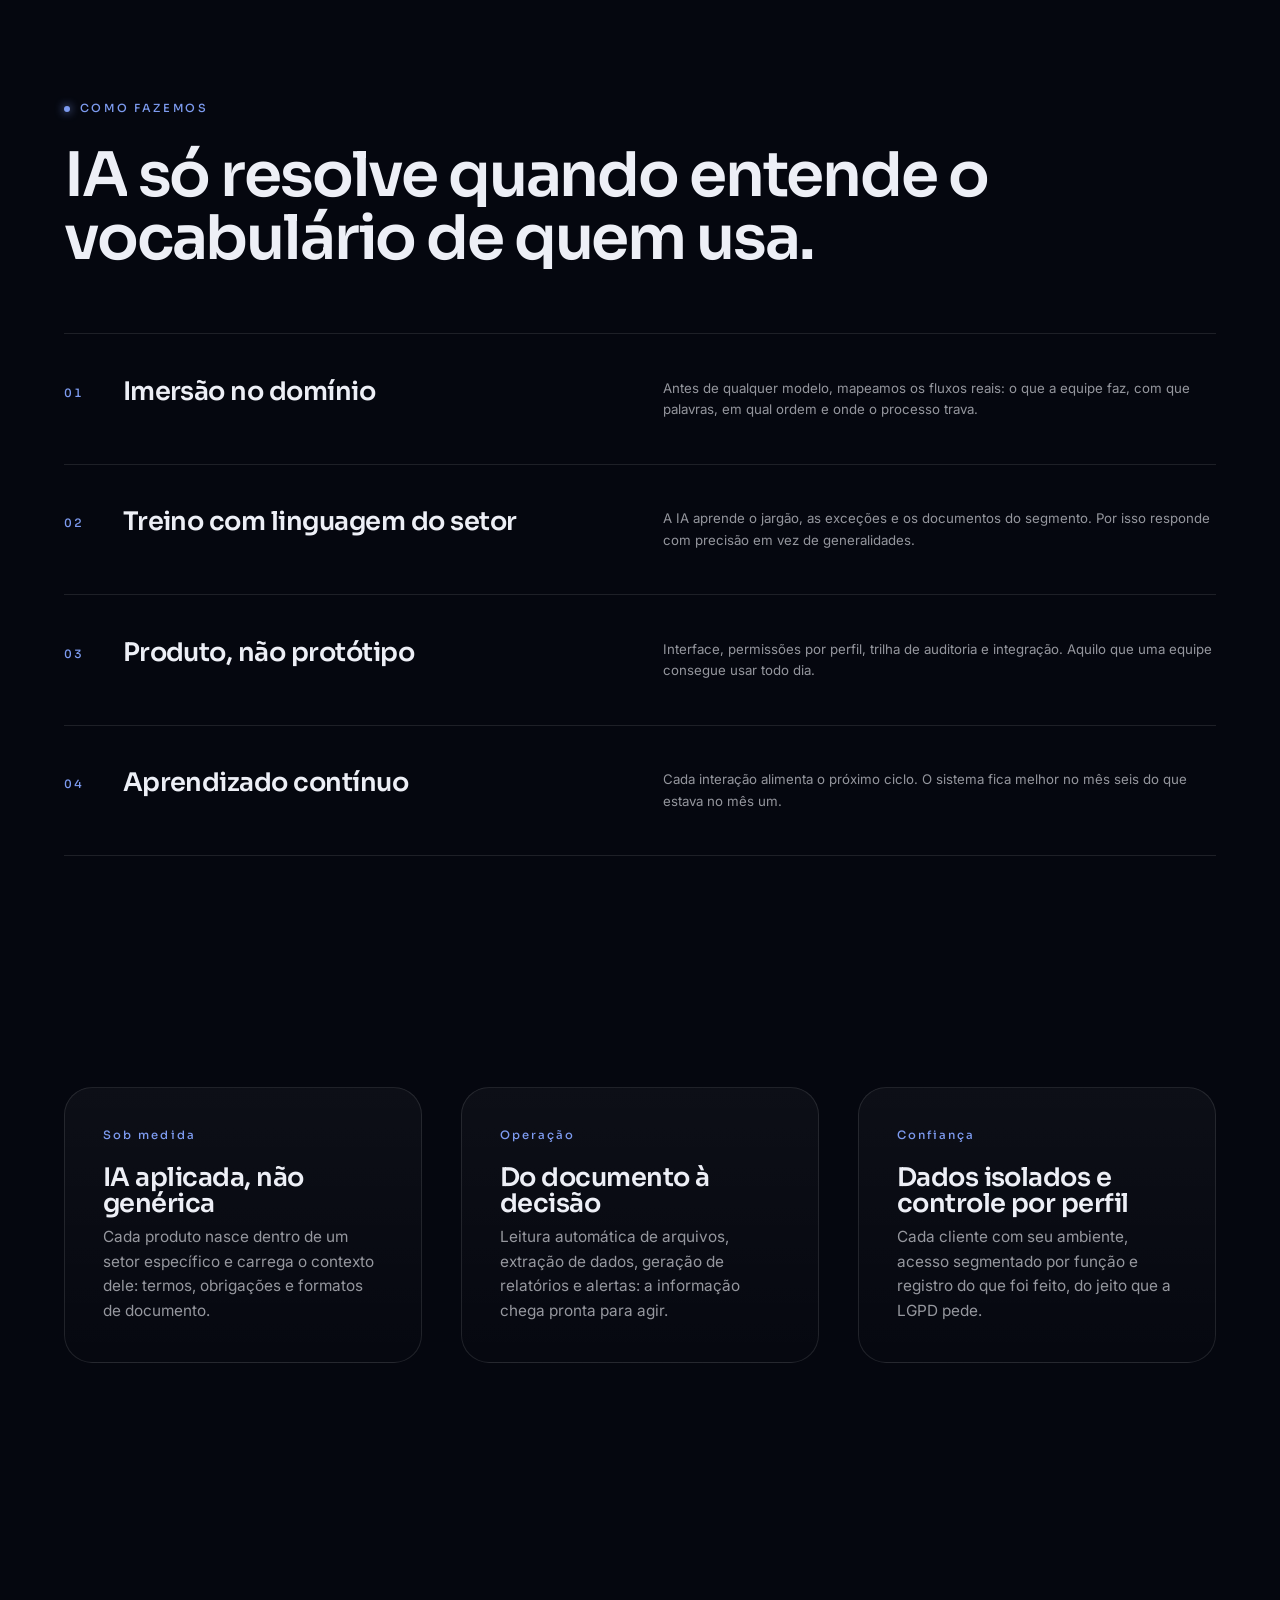
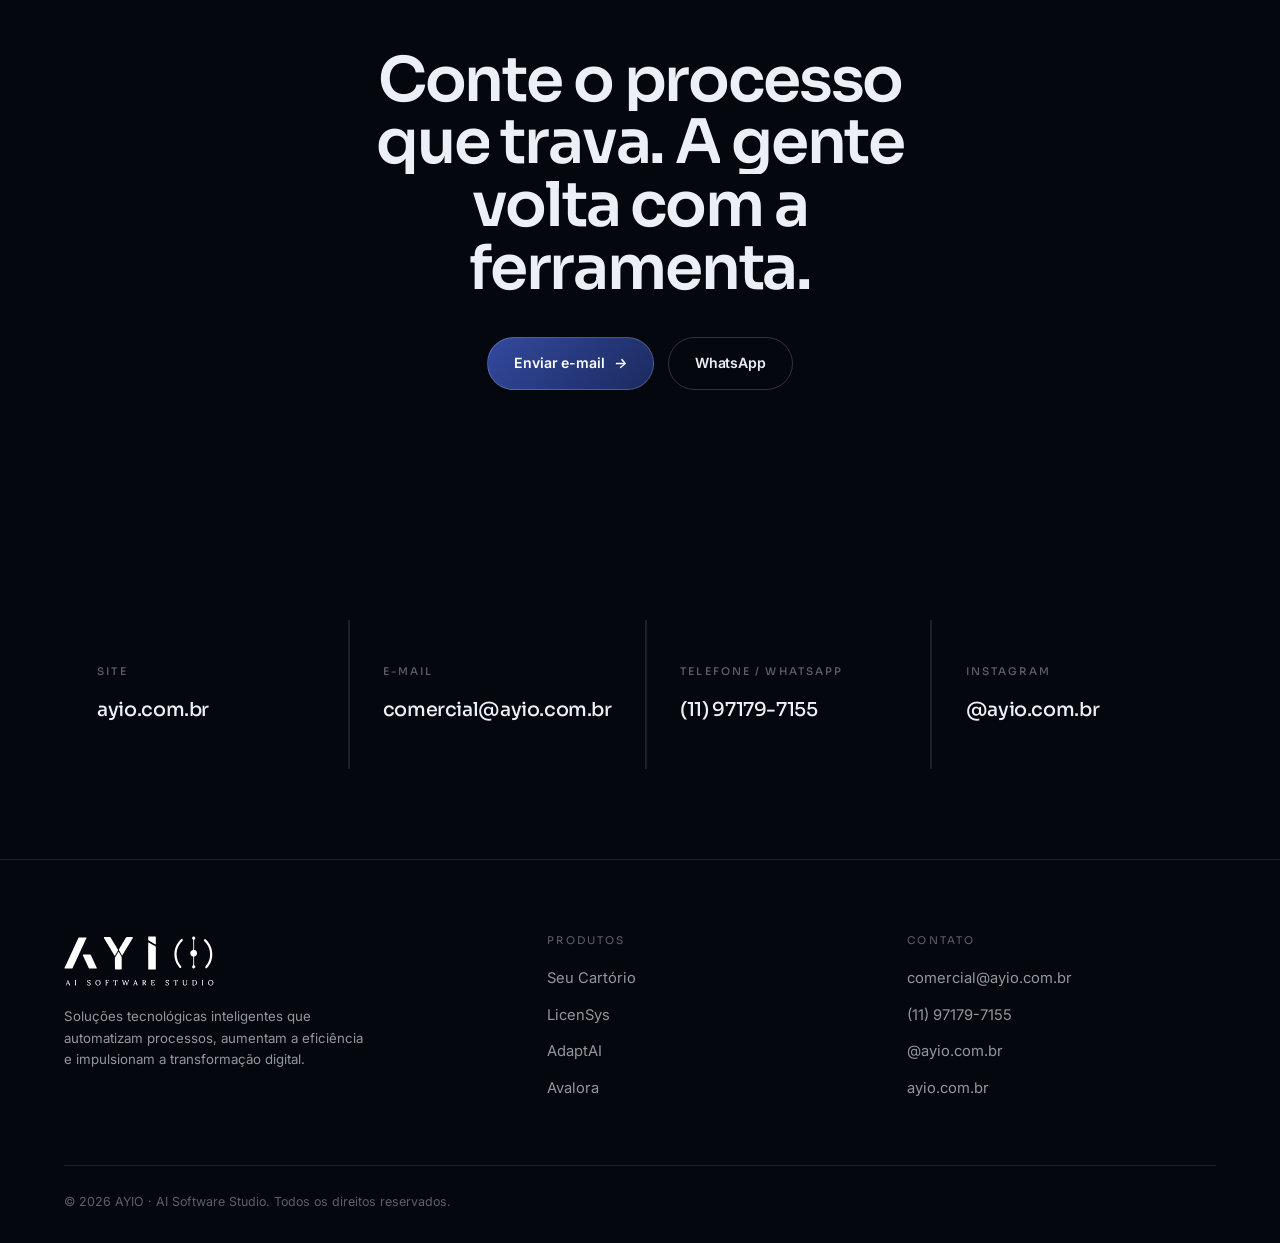
==== commit c2dae0df: "Trabalha melhor os blocos da página do Avalora O ciclo vira uma trilha com o perfil responsável em c" ====
--- a/index.html
+++ b/index.html
@@ -17,7 +17,7 @@
 <link rel="preconnect" href="https://fonts.googleapis.com">
 <link rel="preconnect" href="https://fonts.gstatic.com" crossorigin>
 <link href="https://fonts.googleapis.com/css2?family=Sora:wght@400;500;600;700&family=Inter:wght@400;500;600&family=Poppins:wght@500;600&display=swap" rel="stylesheet">
-<link rel="stylesheet" href="assets/css/site.css?v=12">
+<link rel="stylesheet" href="assets/css/site.css?v=14">
 </head>
 <body>
 
--- a/assets/css/site.css
+++ b/assets/css/site.css
@@ -1013,17 +1013,42 @@
   border:1px solid var(--p-badge-bd,rgba(255,255,255,.18));background:rgba(255,255,255,.04);
 }
 
-/* Linha do tempo do ciclo (página do produto) */
-.flow{display:grid;grid-template-columns:repeat(3,minmax(0,1fr));gap:2px;background:var(--line)}
-@media(max-width:900px){.flow{grid-template-columns:1fr}}
+/* Linha do tempo do ciclo (página do produto)
+   Seis caixas iguais não diziam que uma coisa leva à outra, nem quem faz
+   cada parte. O trilho no topo de cada fileira dá a ordem; o selo diz o
+   responsável — e é ele que responde "quem opera isso na prefeitura?". */
+.flow{display:grid;grid-template-columns:repeat(3,minmax(0,1fr));row-gap:clamp(30px,3.6vw,52px)}
 .flow__step{
-  background:var(--ink);padding:clamp(22px,2.6vw,34px);
-  display:grid;align-content:start;gap:10px;transition:background .5s var(--ease);
-}
-.flow__step:hover{background:var(--surface)}
-.flow__step .k{font-family:var(--display);font-weight:500;font-size:.66rem;letter-spacing:.2em;text-transform:uppercase;color:var(--accent)}
+  position:relative;padding:clamp(24px,2.4vw,30px) clamp(18px,2vw,28px) 4px;
+  display:grid;align-content:start;gap:9px;
+  border-top:1px solid var(--line-strong);
+  transition:background .5s var(--ease);
+}
+/* hairline entre as colunas da mesma fileira */
+.flow__step:not(:nth-child(3n+1))::before{
+  content:'';position:absolute;left:0;top:14px;bottom:14px;width:1px;background:var(--line);
+}
+.flow__step:hover{background:rgba(255,255,255,.022)}
+/* o nó fica montado no trilho, no ponto onde a etapa começa */
+.flow__node{
+  position:absolute;left:0;top:-4.5px;width:9px;height:9px;border-radius:50%;
+  background:var(--accent);box-shadow:0 0 0 4px #0b1510,0 0 14px var(--glow);
+}
+.flow__who{
+  display:inline-flex;align-items:center;gap:7px;width:max-content;
+  padding:5px 11px 5px 8px;border-radius:99px;
+  border:1px solid rgba(159,199,155,.3);background:rgba(159,199,155,.09);
+  font-family:var(--display);font-weight:500;font-size:.66rem;letter-spacing:.1em;
+  text-transform:uppercase;color:var(--accent);
+}
+.flow__who svg{width:14px;height:14px;flex:0 0 auto}
+.flow__k{font-family:var(--display);font-weight:500;font-size:.62rem;letter-spacing:.2em;text-transform:uppercase;color:var(--text-faint)}
 .flow__step h3{font-size:1.08rem;letter-spacing:-.02em}
 .flow__step p{font-size:.9rem;color:var(--text-dim)}
+@media(max-width:900px){
+  .flow{grid-template-columns:1fr;row-gap:clamp(22px,5vw,30px)}
+  .flow__step:not(:nth-child(3n+1))::before{display:none}
+}
 
 /* ---------- Avalora: a cidade que acende ----------
    Alternativa em código ao clipe de vídeo: a varredura do agente passando
@@ -1211,3 +1236,61 @@
   .sheet__cell .v1,.sheet__cell .v2{opacity:0}
   .sheet__cell .v3,.sheet__warn{opacity:1}
 }
+
+/* ---------- Avalora: os quatro métodos ----------
+   Quatro cartões iguais diziam que os quatro métodos têm o mesmo peso, e
+   não têm: a regressão é a que fundamenta o laudo pela NBR; os outros três
+   conferem. A hierarquia visual passou a dizer isso. */
+.methods{display:grid;grid-template-columns:minmax(0,1.15fr) minmax(0,1fr);gap:clamp(20px,2.6vw,38px);align-items:start}
+@media(max-width:900px){.methods{grid-template-columns:1fr}}
+.methods__main{
+  padding:clamp(24px,2.8vw,38px);border-radius:var(--rad);
+  border:1px solid rgba(159,199,155,.26);
+  background:linear-gradient(160deg,rgba(159,199,155,.08),rgba(255,255,255,.02));
+  box-shadow:0 0 70px -40px var(--glow);
+}
+.methods__tag{
+  display:inline-block;margin-bottom:16px;padding:5px 12px;border-radius:99px;
+  border:1px solid rgba(159,199,155,.34);background:rgba(159,199,155,.1);
+  font-family:var(--display);font-weight:500;font-size:.64rem;letter-spacing:.14em;
+  text-transform:uppercase;color:var(--accent);
+}
+.methods__main h3{margin-bottom:12px}
+.methods__main p{color:var(--text-dim);font-size:.95rem;max-width:52ch}
+.methods__chips{display:flex;flex-wrap:wrap;gap:7px;margin-top:20px}
+.methods__chips li{
+  font-size:.7rem;padding:5px 11px;border-radius:99px;
+  border:1px solid var(--line);color:var(--text-dim);background:rgba(255,255,255,.03);
+}
+.methods__aux{display:grid;gap:0}
+.methods__lbl{
+  font-family:var(--display);font-weight:500;font-size:.62rem;letter-spacing:.2em;
+  text-transform:uppercase;color:var(--text-faint);padding-bottom:12px;
+}
+.methods__aux article{
+  display:grid;gap:4px;padding:15px 0;border-top:1px solid var(--line);
+  transition:padding-left .4s var(--ease);
+}
+.methods__aux article:hover{padding-left:10px}
+.methods__aux h4{font-family:var(--display);font-weight:500;font-size:.98rem;letter-spacing:-.02em}
+.methods__aux p{font-size:.88rem;color:var(--text-dim)}
+.methods__note{
+  margin-top:18px;padding:14px 16px;border-radius:12px;
+  border:1px solid var(--line);background:rgba(255,255,255,.025);
+  font-size:.85rem;color:var(--text-dim);
+}
+.methods__note b{color:var(--text);font-weight:500}
+
+/* ---------- Avalora: benefícios ----------
+   Oito cartões com três palavras cada viram oito caixas vazias. Em duas
+   colunas, com o ganho em negrito e a explicação ao lado, lê-se na diagonal. */
+.gains{display:grid;grid-template-columns:repeat(2,minmax(0,1fr));column-gap:clamp(26px,4vw,64px)}
+@media(max-width:820px){.gains{grid-template-columns:1fr}}
+.gains li{
+  display:grid;grid-template-columns:auto minmax(0,1fr);gap:4px 14px;align-items:baseline;
+  padding:17px 0;border-top:1px solid var(--line);
+}
+.gains svg{width:16px;height:16px;color:var(--accent);align-self:center;grid-row:span 2}
+.gains b{font-family:var(--display);font-weight:500;font-size:1.02rem;letter-spacing:-.02em}
+.gains span{font-size:.88rem;color:var(--text-dim)}
+@media(max-width:820px){.gains li:first-child{border-top:0}}
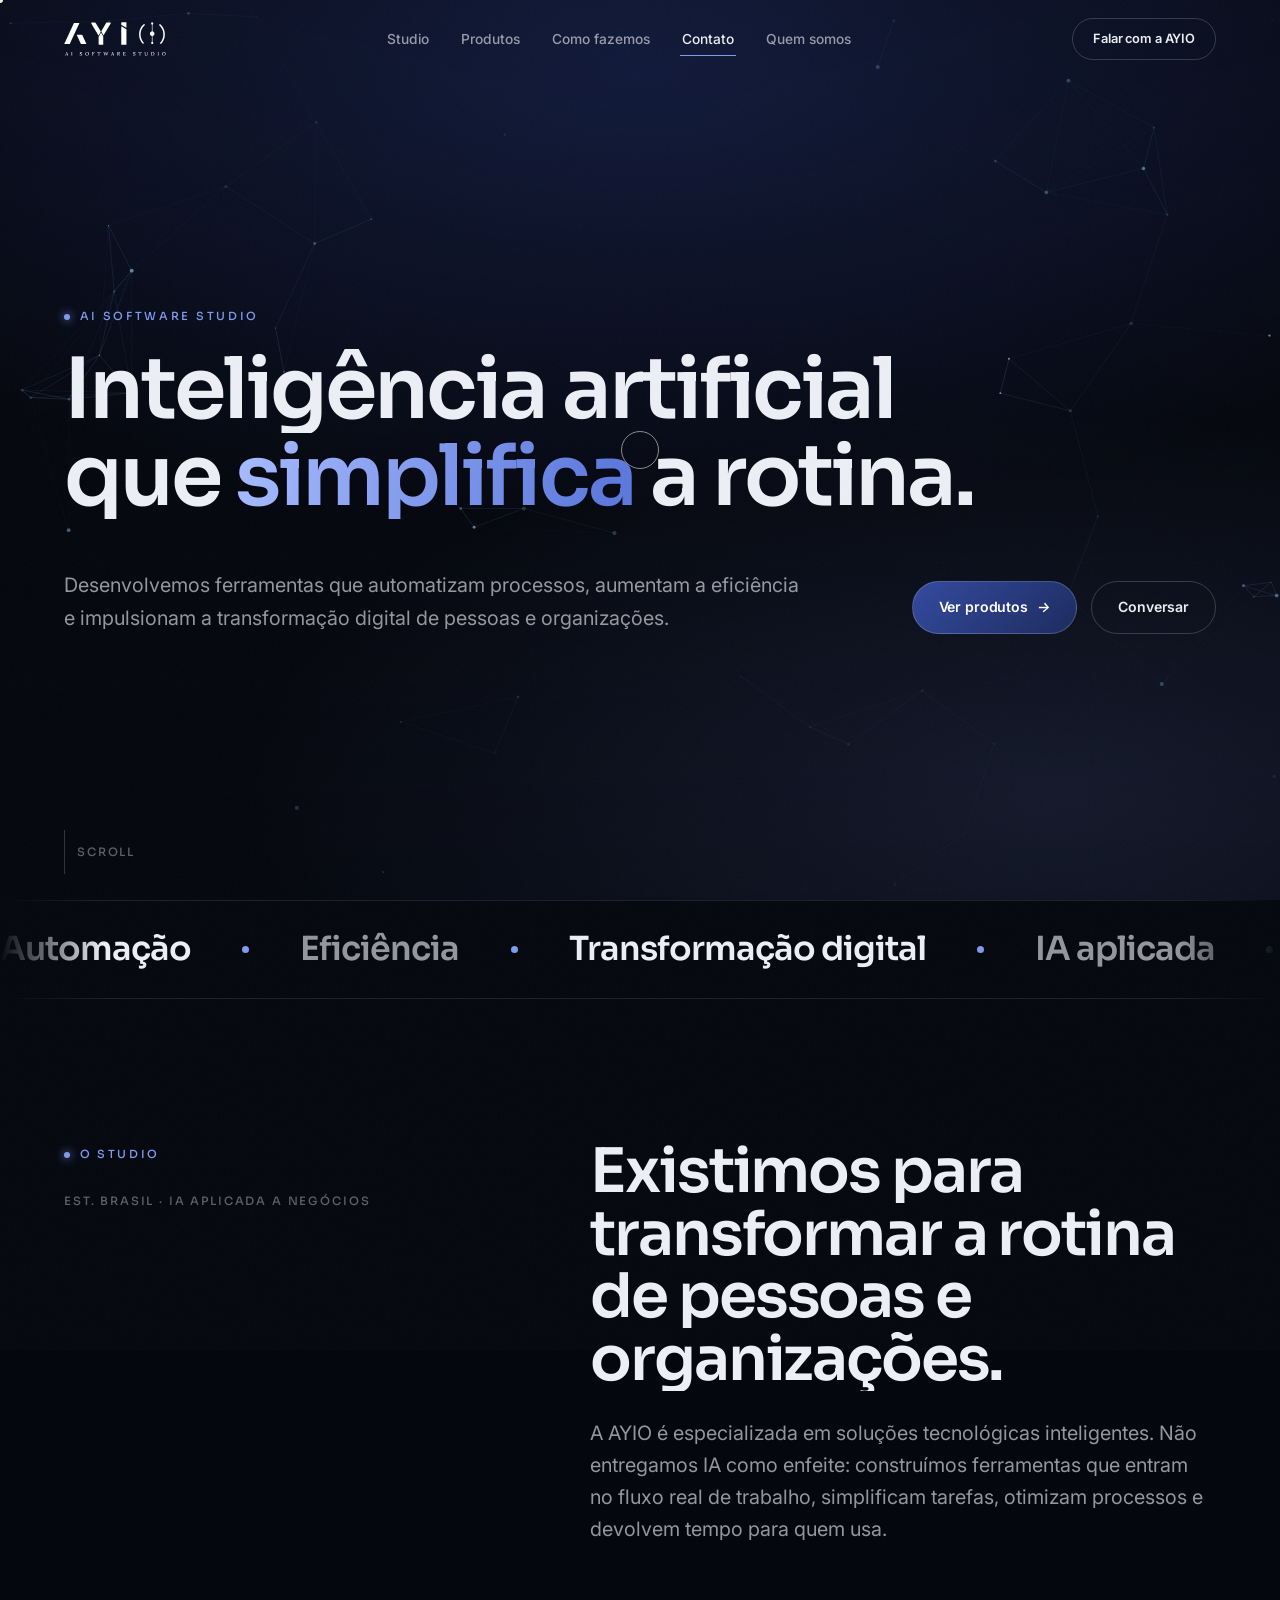
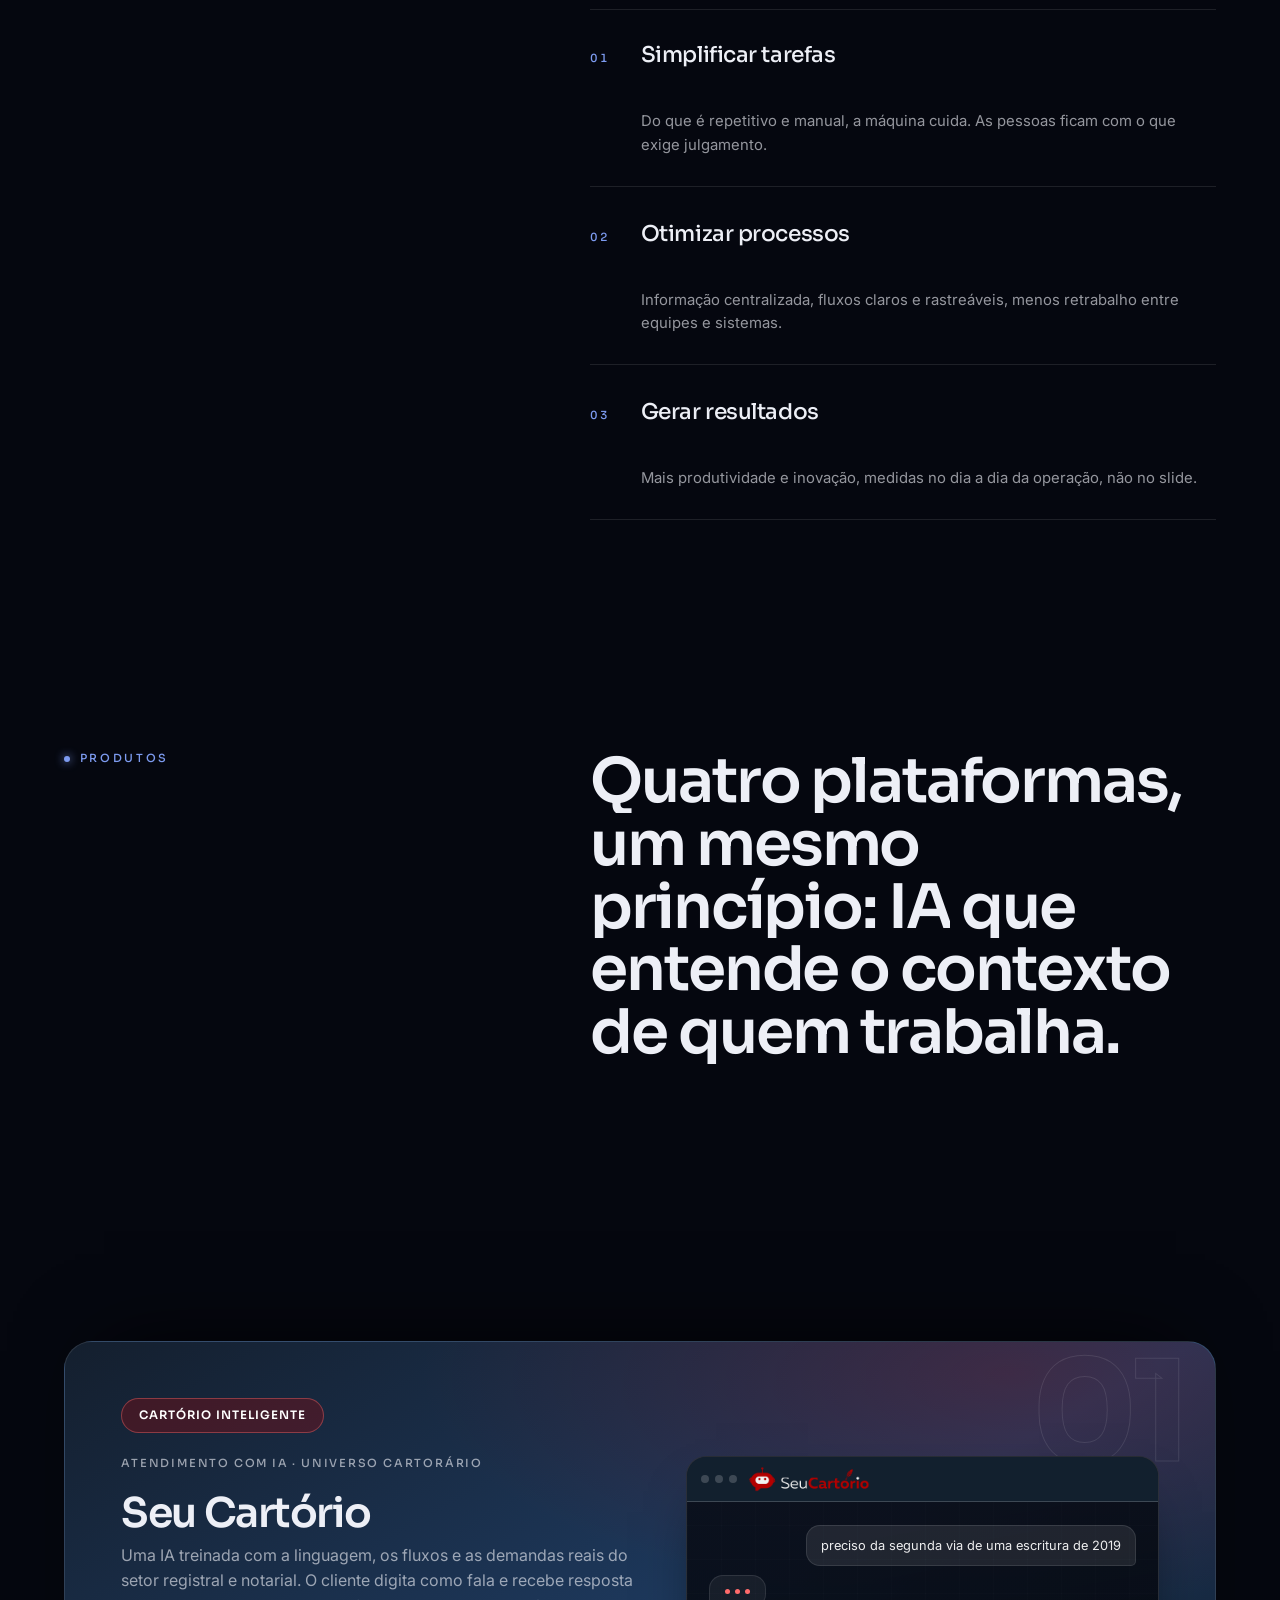
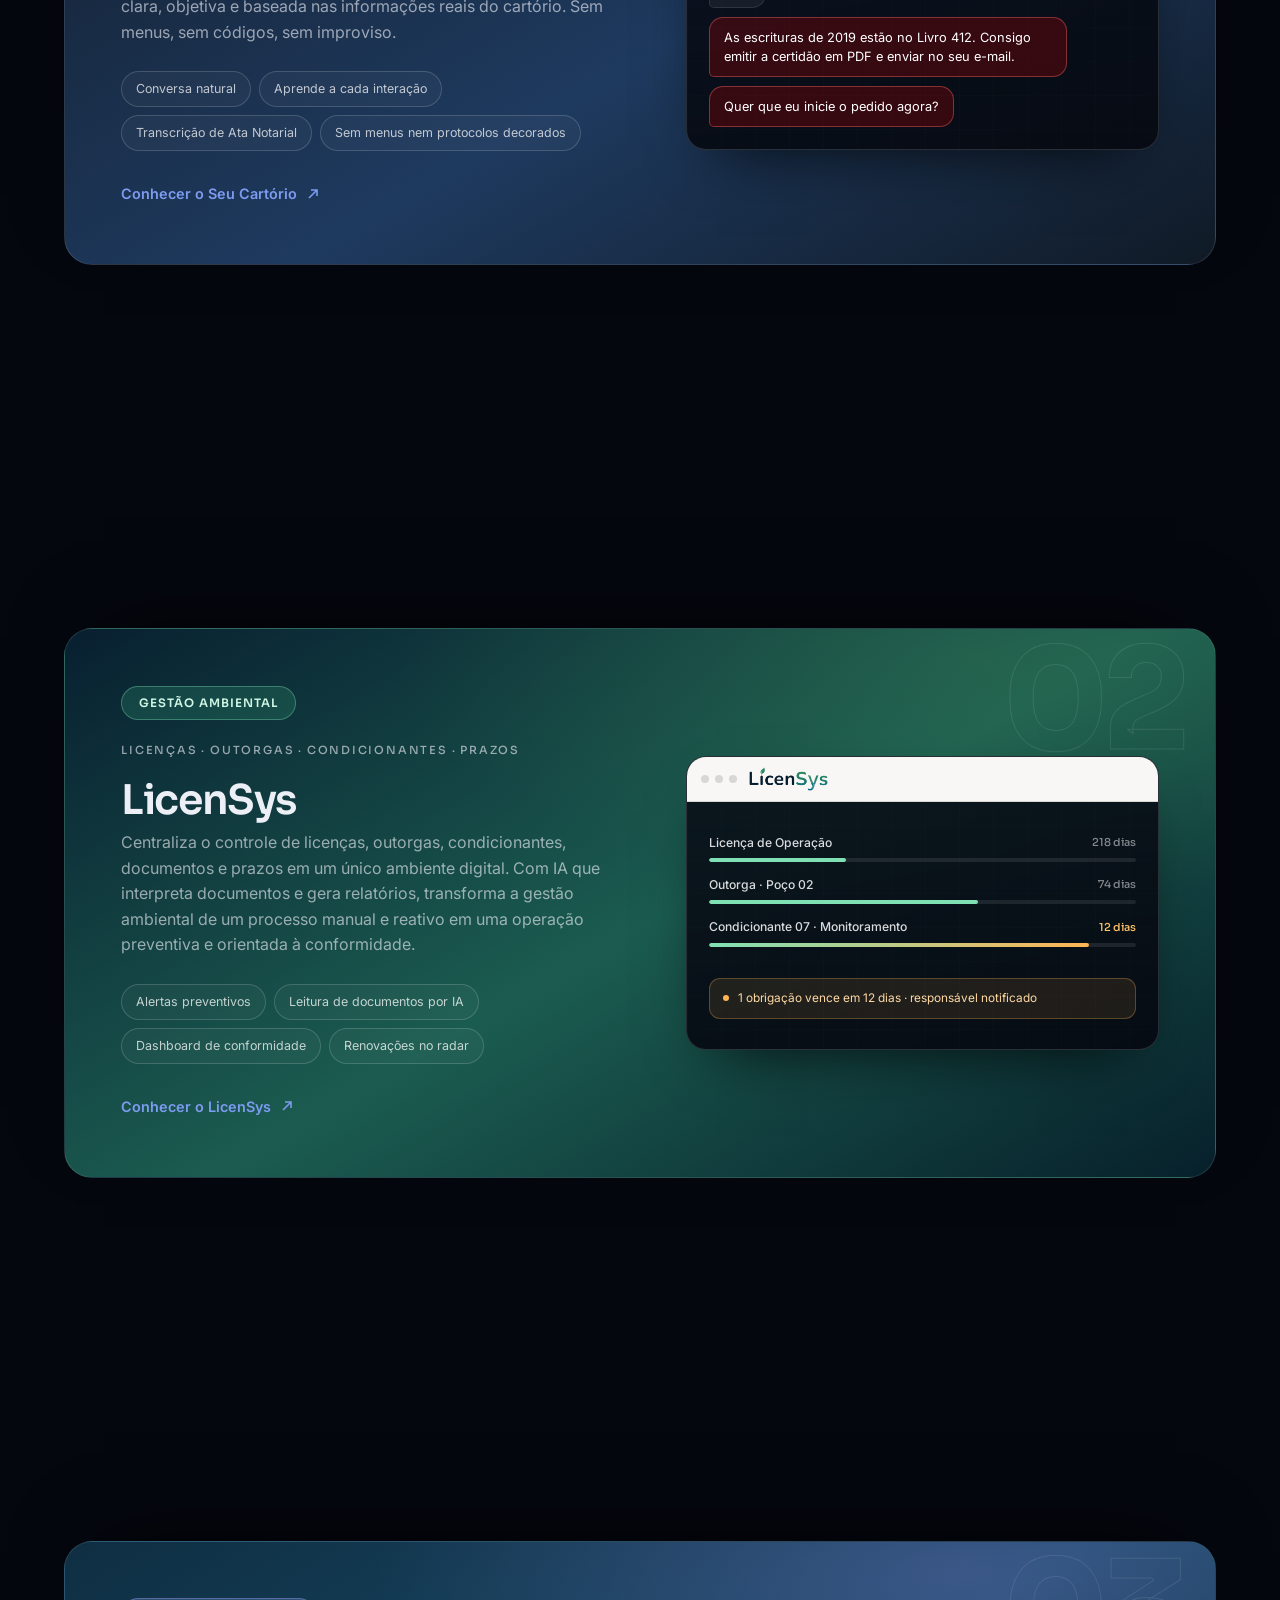
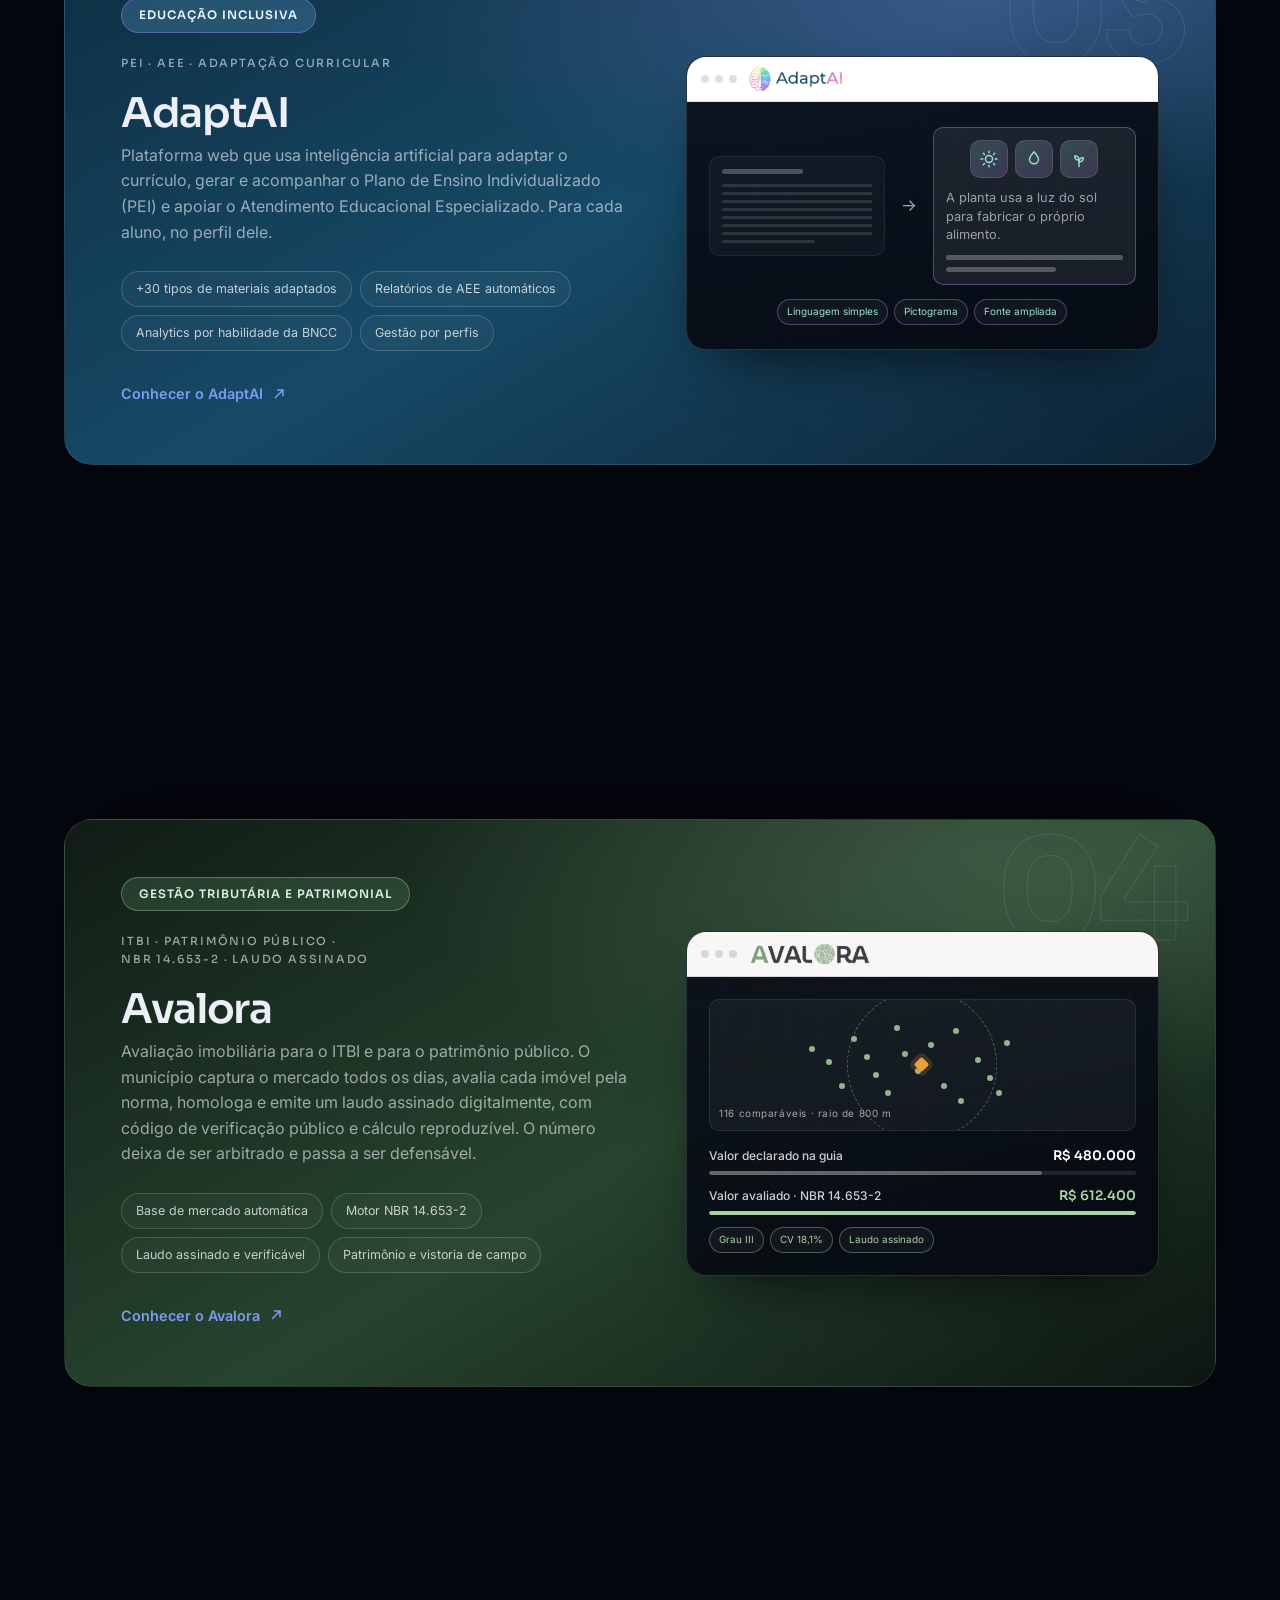
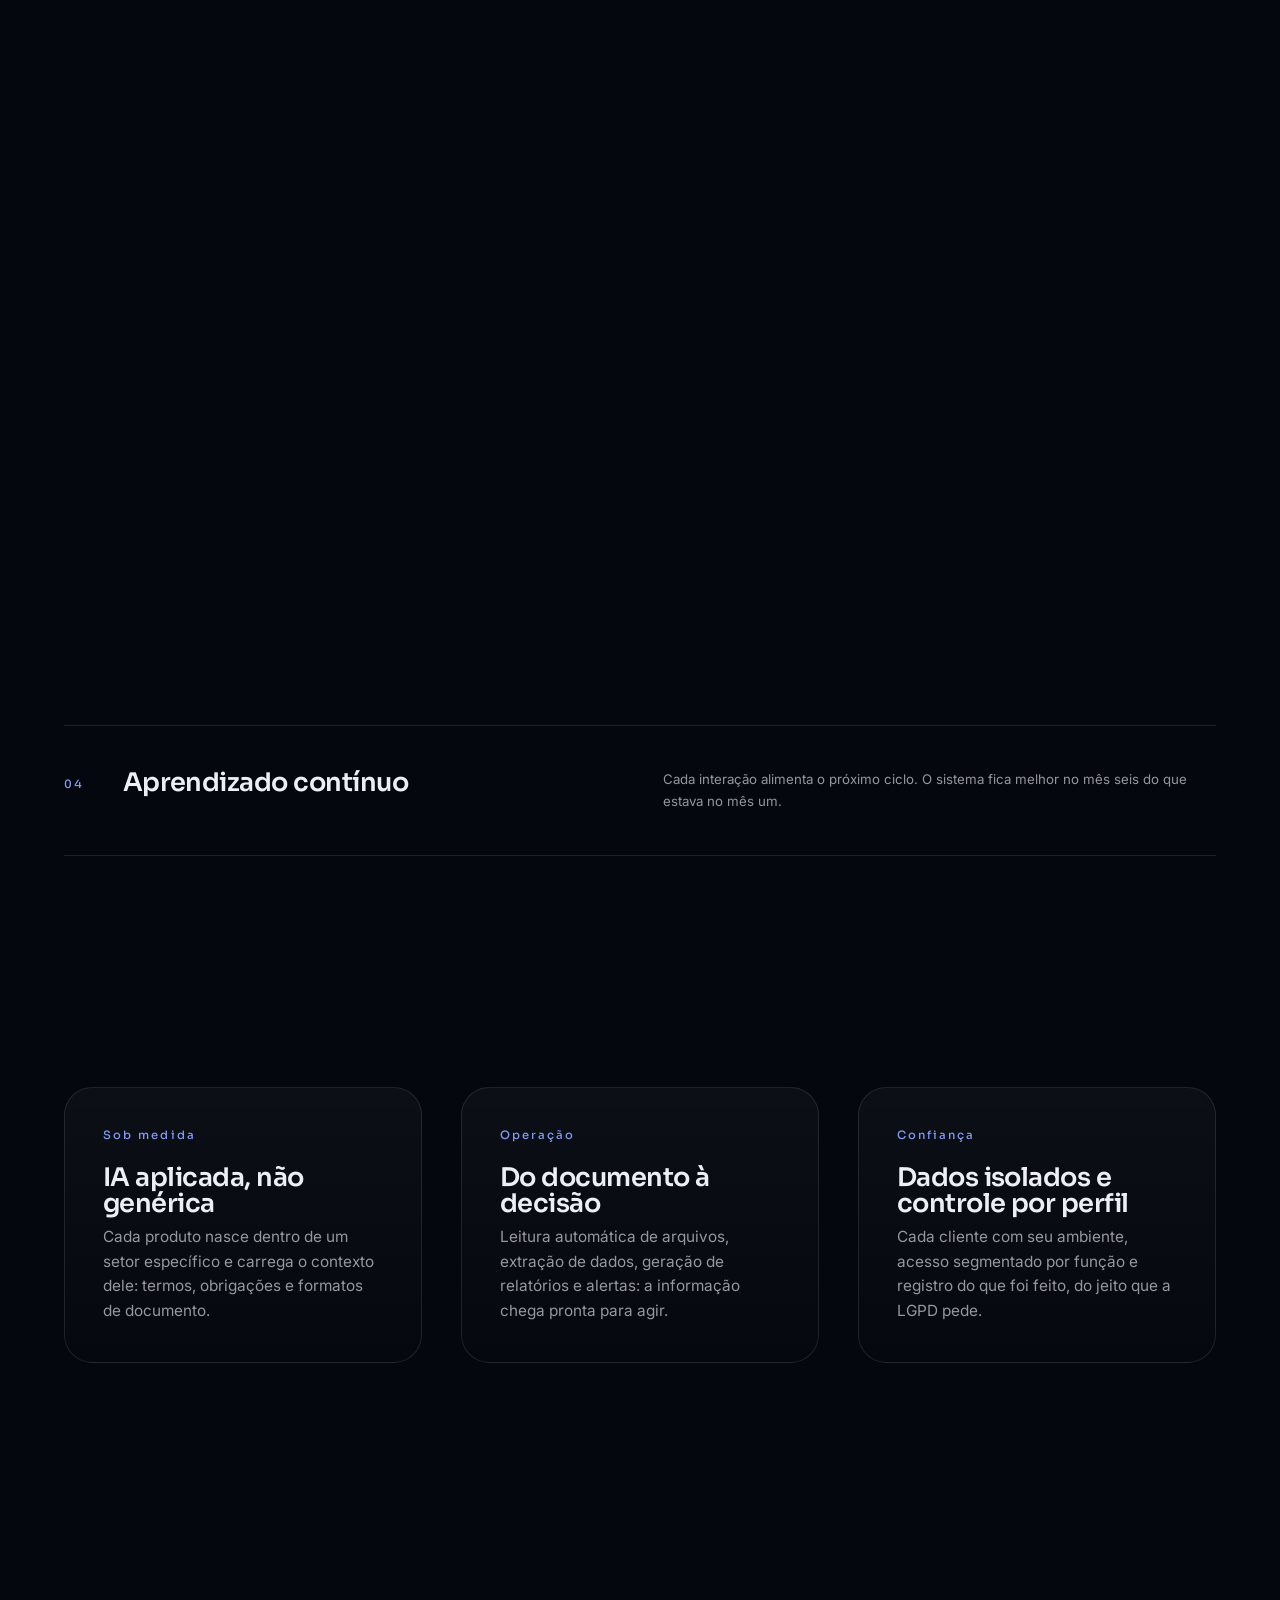
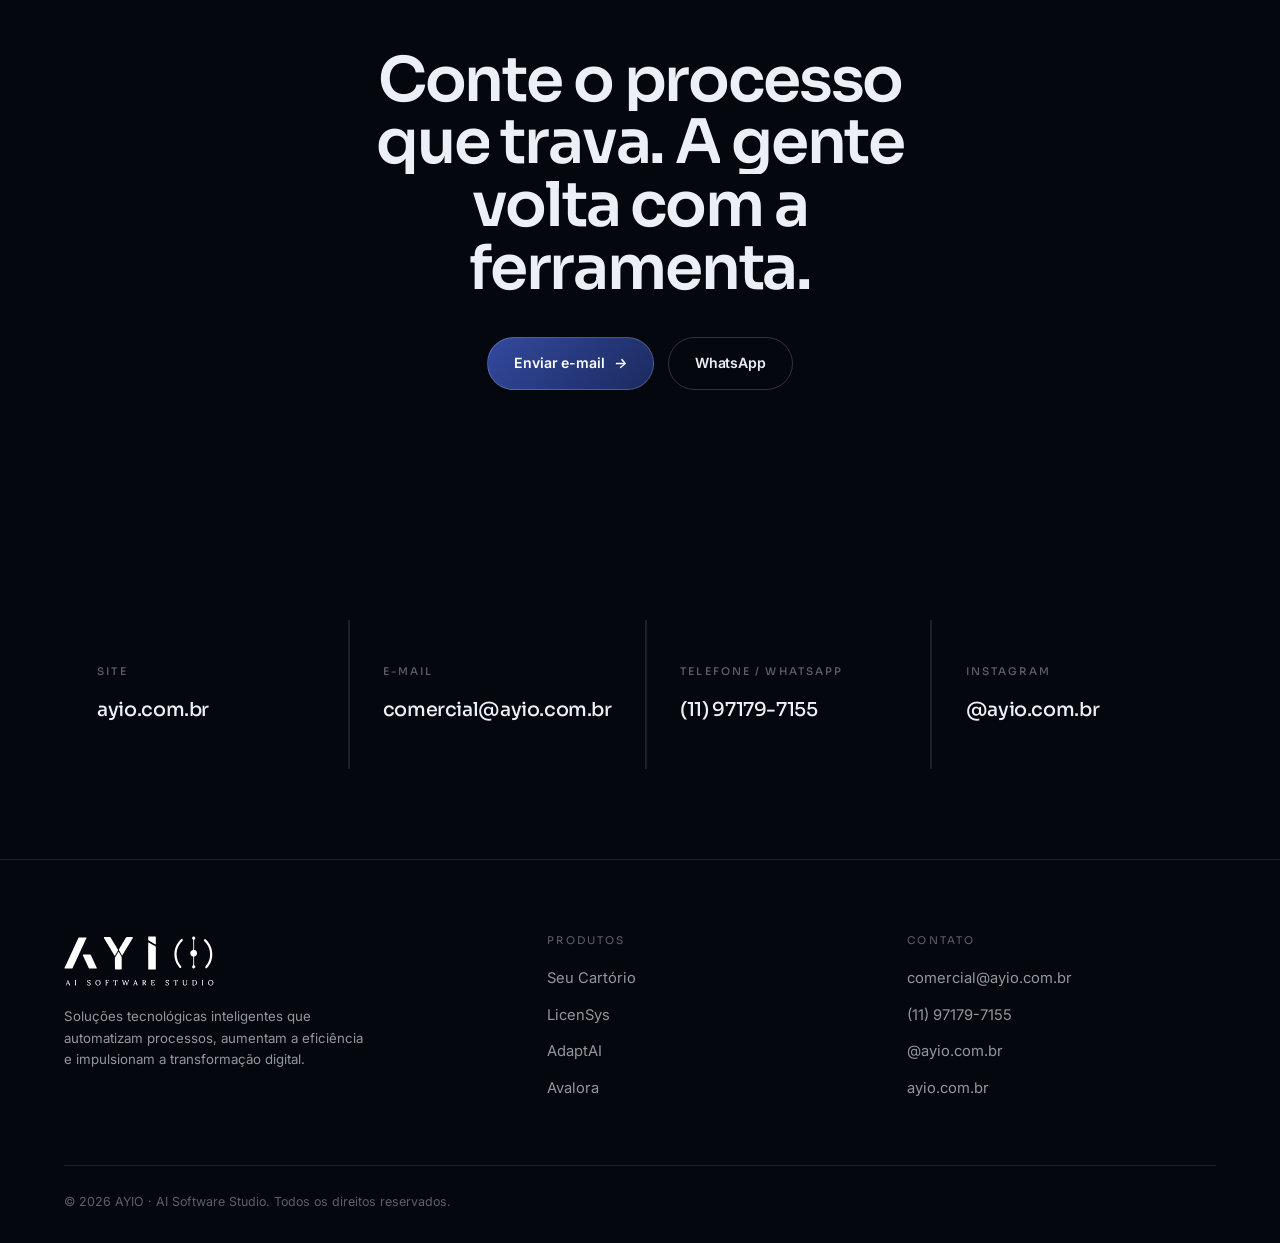
==== commit 45fa32ca: "Atualiza o Avalora: telas novas, lançamento do ITBI e patrimônio público Troca os prints do produto " ====
--- a/index.html
+++ b/index.html
@@ -303,8 +303,8 @@
         <div class="prod">
 
           <div class="prod__head">
-            <span class="prod__badge">Gestão tributária</span>
-            <p class="prod__tag">ITBI · Avaliação NBR 14.653-2 · Laudo assinado</p>
+            <span class="prod__badge">Gestão tributária e patrimonial</span>
+            <p class="prod__tag">ITBI · Patrimônio público · NBR 14.653-2 · Laudo assinado</p>
             <h2 class="h-md">Avalora</h2>
           </div>
 
@@ -334,12 +334,12 @@
           </div>
 
           <div class="prod__body">
-            <p>Inteligência imobiliária para a gestão do ITBI. O município captura o mercado todos os dias, avalia cada imóvel pela norma, homologa e emite um laudo assinado digitalmente, com código de verificação público e cálculo reproduzível. O número deixa de ser arbitrado e passa a ser defensável.</p>
+            <p>Avaliação imobiliária para o ITBI e para o patrimônio público. O município captura o mercado todos os dias, avalia cada imóvel pela norma, homologa e emite um laudo assinado digitalmente, com código de verificação público e cálculo reproduzível. O número deixa de ser arbitrado e passa a ser defensável.</p>
             <ul class="prod__list">
               <li>Base de mercado automática</li>
               <li>Motor NBR 14.653-2</li>
               <li>Laudo assinado e verificável</li>
-              <li>Observatório público</li>
+              <li>Patrimônio e vistoria de campo</li>
             </ul>
             <a class="arrow-link" href="produtos/avalora.html">Conhecer o Avalora
               <svg width="14" height="14" viewBox="0 0 14 14" fill="none" stroke="currentColor" stroke-width="1.6"><path d="M3 11 11 3M5 3h6v6"/></svg>
--- a/assets/css/site.css
+++ b/assets/css/site.css
@@ -1013,41 +1013,89 @@
   border:1px solid var(--p-badge-bd,rgba(255,255,255,.18));background:rgba(255,255,255,.04);
 }
 
-/* Linha do tempo do ciclo (página do produto)
+/* Fluxograma do ciclo (página do produto)
    Seis caixas iguais não diziam que uma coisa leva à outra, nem quem faz
-   cada parte. O trilho no topo de cada fileira dá a ordem; o selo diz o
-   responsável — e é ele que responde "quem opera isso na prefeitura?". */
-.flow{display:grid;grid-template-columns:repeat(3,minmax(0,1fr));row-gap:clamp(30px,3.6vw,52px)}
-.flow__step{
-  position:relative;padding:clamp(24px,2.4vw,30px) clamp(18px,2vw,28px) 4px;
-  display:grid;align-content:start;gap:9px;
-  border-top:1px solid var(--line-strong);
-  transition:background .5s var(--ease);
-}
-/* hairline entre as colunas da mesma fileira */
-.flow__step:not(:nth-child(3n+1))::before{
-  content:'';position:absolute;left:0;top:14px;bottom:14px;width:1px;background:var(--line);
-}
-.flow__step:hover{background:rgba(255,255,255,.022)}
-/* o nó fica montado no trilho, no ponto onde a etapa começa */
-.flow__node{
-  position:absolute;left:0;top:-4.5px;width:9px;height:9px;border-radius:50%;
-  background:var(--accent);box-shadow:0 0 0 4px #0b1510,0 0 14px var(--glow);
-}
-.flow__who{
+   cada parte. Aqui há uma linha só, no centro: cada etapa é um nó nela e
+   o lado diz quem trabalha — máquina à esquerda, pessoa à direita. A troca
+   de lado é a informação. Sem SVG e sem JS: a seção lê igual com tudo off. */
+.swim{
+  --swim-spine:clamp(46px,6vw,104px);  /* corredor onde a espinha passa */
+  --swim-row:clamp(26px,2.8vw,44px);
+  --swim-rail:clamp(14px,1.4vw,22px);
+  display:grid;grid-template-columns:1fr 1fr;
+  column-gap:var(--swim-spine);row-gap:var(--swim-row);
+  max-width:1000px;margin-inline:auto;position:relative;
+}
+/* a espinha: item do grid, centrado entre as duas colunas */
+.swim::before{
+  content:'';grid-column:1/-1;grid-row:2/8;justify-self:center;width:1px;
+  background:linear-gradient(to bottom,rgba(159,199,155,.5) 82%,transparent);
+}
+/* o cabeçalho nomeia o lado; o filete fecha a coluna inteira */
+.swim__head{
+  grid-row:1;align-self:end;padding-top:11px;
+  font-family:var(--display);font-weight:500;font-size:.66rem;letter-spacing:.2em;
+  text-transform:uppercase;color:var(--text-faint);
+  border-top:1px solid var(--line);
+}
+.swim__head:nth-of-type(1){grid-column:1;text-align:right}
+.swim__head:nth-of-type(2){grid-column:2;color:var(--accent);border-top-color:rgba(159,199,155,.35)}
+.swim__step{
+  position:relative;display:grid;align-content:start;gap:9px;
+  padding-bottom:clamp(10px,1.2vw,18px);
+}
+/* a etapa encosta na espinha pelo lado de quem a executa */
+.swim__step[data-lane="1"]{grid-column:1;justify-items:end;text-align:right;padding-right:var(--swim-rail)}
+.swim__step[data-lane="2"]{grid-column:2;padding-left:var(--swim-rail)}
+.swim__step:nth-of-type(1){grid-row:2}
+.swim__step:nth-of-type(2){grid-row:3}
+.swim__step:nth-of-type(3){grid-row:4}
+.swim__step:nth-of-type(4){grid-row:5}
+.swim__step:nth-of-type(5){grid-row:6}
+.swim__step:nth-of-type(6){grid-row:7}
+/* o nó é a estação: fica na espinha, na altura em que a etapa começa */
+.swim__node{
+  position:absolute;top:2px;width:9px;height:9px;border-radius:50%;
+  background:var(--accent);box-shadow:0 0 0 4px var(--bg),0 0 14px var(--glow);
+}
+.swim__step[data-lane="1"] .swim__node{right:calc(var(--swim-spine) / -2 - 4.5px)}
+.swim__step[data-lane="2"] .swim__node{left:calc(var(--swim-spine) / -2 - 4.5px)}
+/* a ponta de seta que desce para dentro do nó */
+.swim__step:not(:nth-of-type(1)) .swim__node::before{
+  content:'';position:absolute;left:1px;top:-11px;width:7px;height:7px;
+  border-right:1.5px solid var(--accent);border-bottom:1.5px solid var(--accent);
+  transform:rotate(45deg);
+}
+/* o traço curto que liga o texto à espinha */
+.swim__step::after{
+  content:'';position:absolute;top:6px;width:calc(var(--swim-spine) / 2 - 8px);
+  height:1px;background:rgba(159,199,155,.34);
+}
+.swim__step[data-lane="1"]::after{right:calc(var(--swim-spine) / -2 + 8px)}
+.swim__step[data-lane="2"]::after{left:calc(var(--swim-spine) / -2 + 8px)}
+.swim__who{
   display:inline-flex;align-items:center;gap:7px;width:max-content;
   padding:5px 11px 5px 8px;border-radius:99px;
   border:1px solid rgba(159,199,155,.3);background:rgba(159,199,155,.09);
   font-family:var(--display);font-weight:500;font-size:.66rem;letter-spacing:.1em;
   text-transform:uppercase;color:var(--accent);
 }
-.flow__who svg{width:14px;height:14px;flex:0 0 auto}
-.flow__k{font-family:var(--display);font-weight:500;font-size:.62rem;letter-spacing:.2em;text-transform:uppercase;color:var(--text-faint)}
-.flow__step h3{font-size:1.08rem;letter-spacing:-.02em}
-.flow__step p{font-size:.9rem;color:var(--text-dim)}
-@media(max-width:900px){
-  .flow{grid-template-columns:1fr;row-gap:clamp(22px,5vw,30px)}
-  .flow__step:not(:nth-child(3n+1))::before{display:none}
+.swim__who svg{width:14px;height:14px;flex:0 0 auto}
+.swim__k{font-family:var(--display);font-weight:500;font-size:.62rem;letter-spacing:.2em;text-transform:uppercase;color:var(--text-faint)}
+.swim__step h3{font-size:1.08rem;letter-spacing:-.02em}
+.swim__step p{font-size:.9rem;color:var(--text-dim)}
+@media(max-width:860px){
+  /* em tela estreita a espinha vai para a esquerda e tudo alinha nela */
+  .swim{grid-template-columns:1fr;row-gap:var(--swim-row)}
+  .swim__head{display:none}
+  /* fora do grid: em coluna única a espinha corre rente à borda esquerda */
+  .swim::before{position:absolute;left:4px;top:6px;bottom:0;width:1px}
+  .swim__step{grid-column:1 !important;grid-row:auto !important;
+    justify-items:start !important;text-align:left !important;
+    padding:0 0 clamp(16px,3.4vw,26px) 26px !important}
+  .swim__step[data-lane] .swim__node{left:0;right:auto}
+  /* o traço até a espinha não faz falta quando o texto já encosta nela */
+  .swim__step[data-lane]::after{display:none}
 }
 
 /* ---------- Avalora: a cidade que acende ----------
